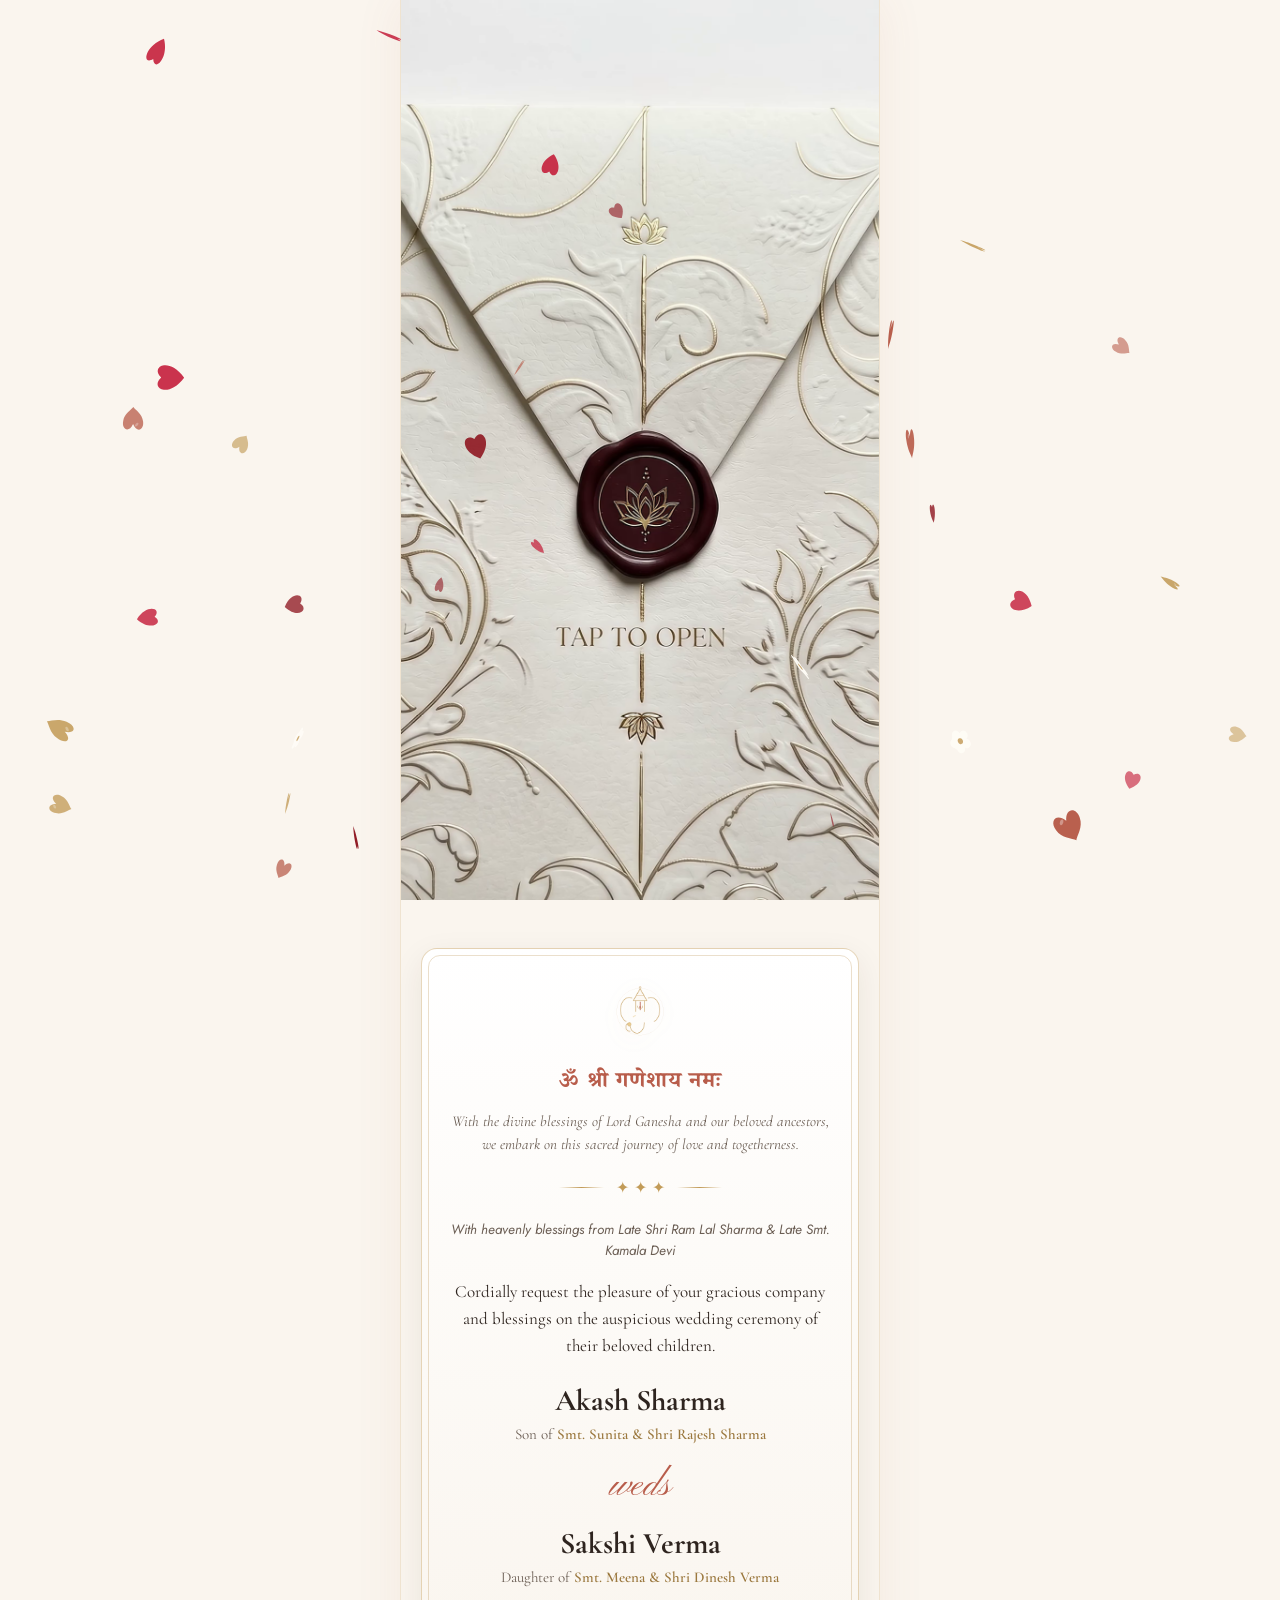
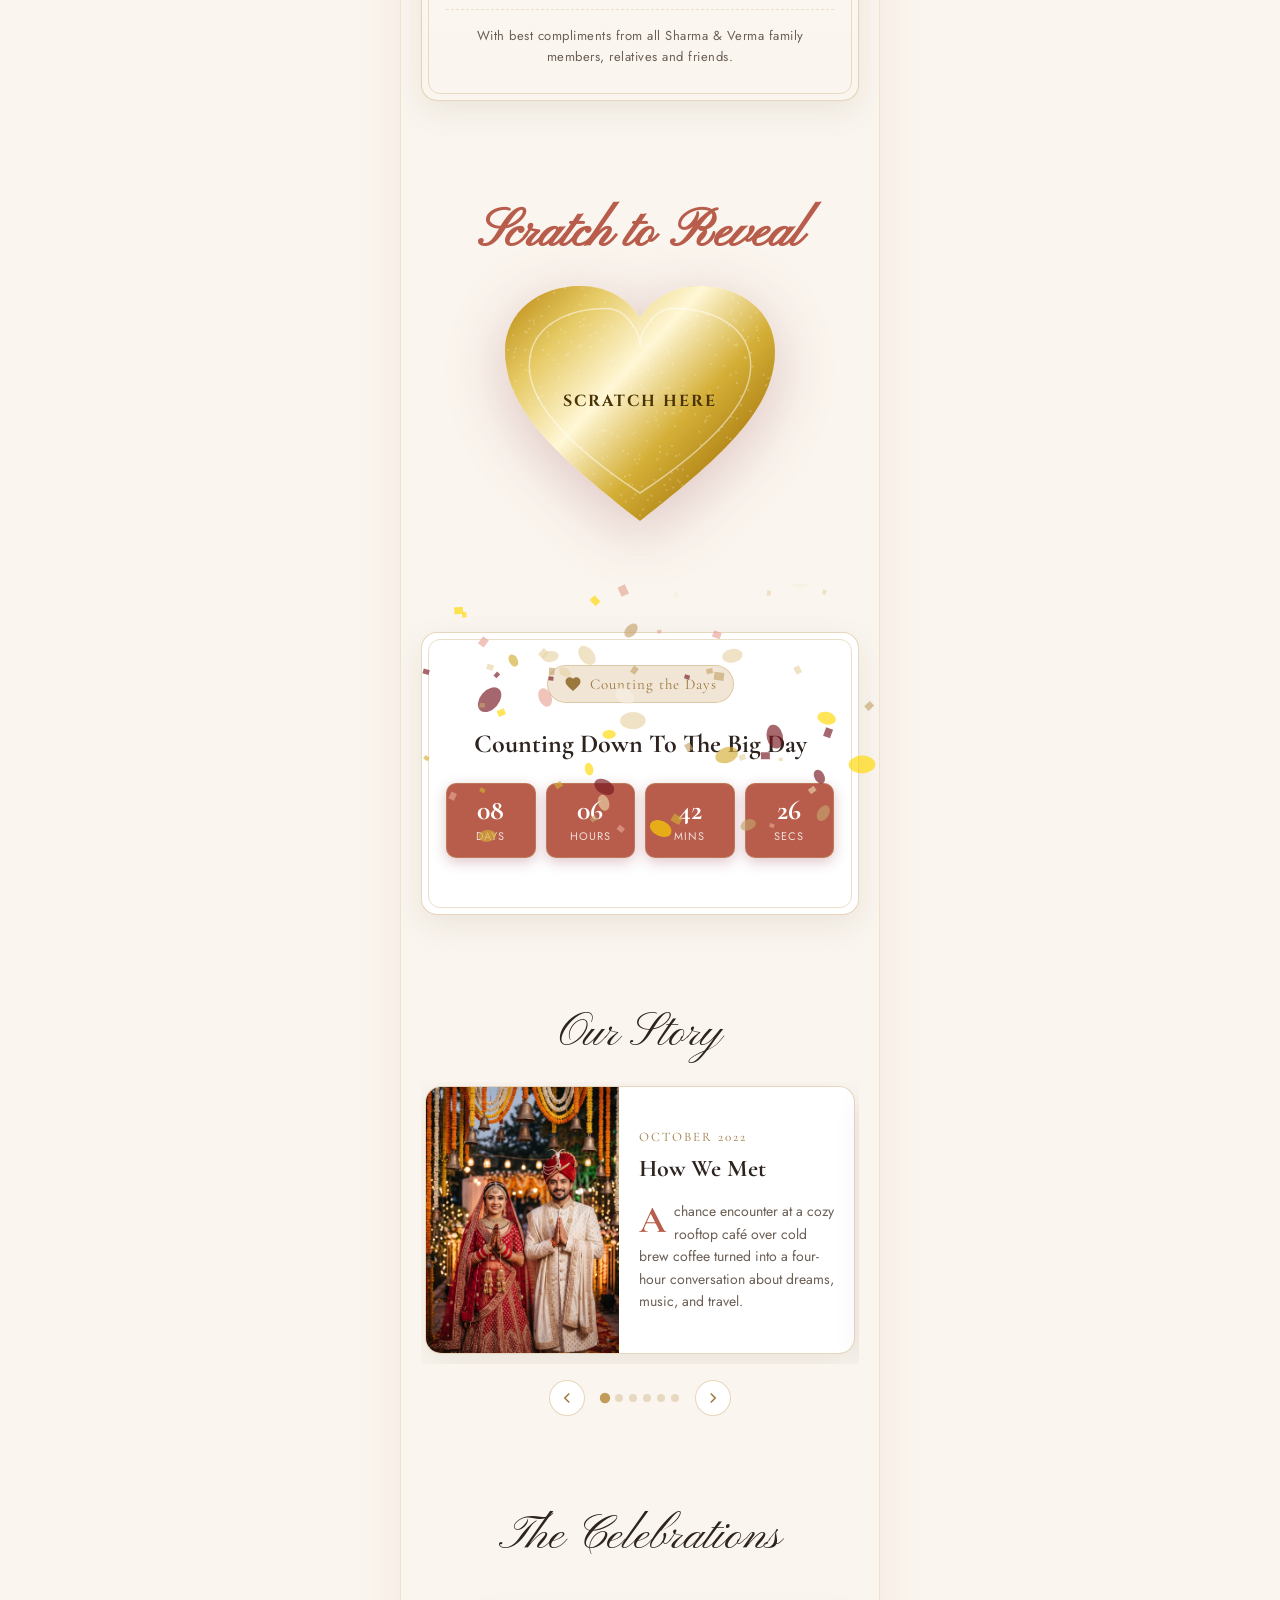
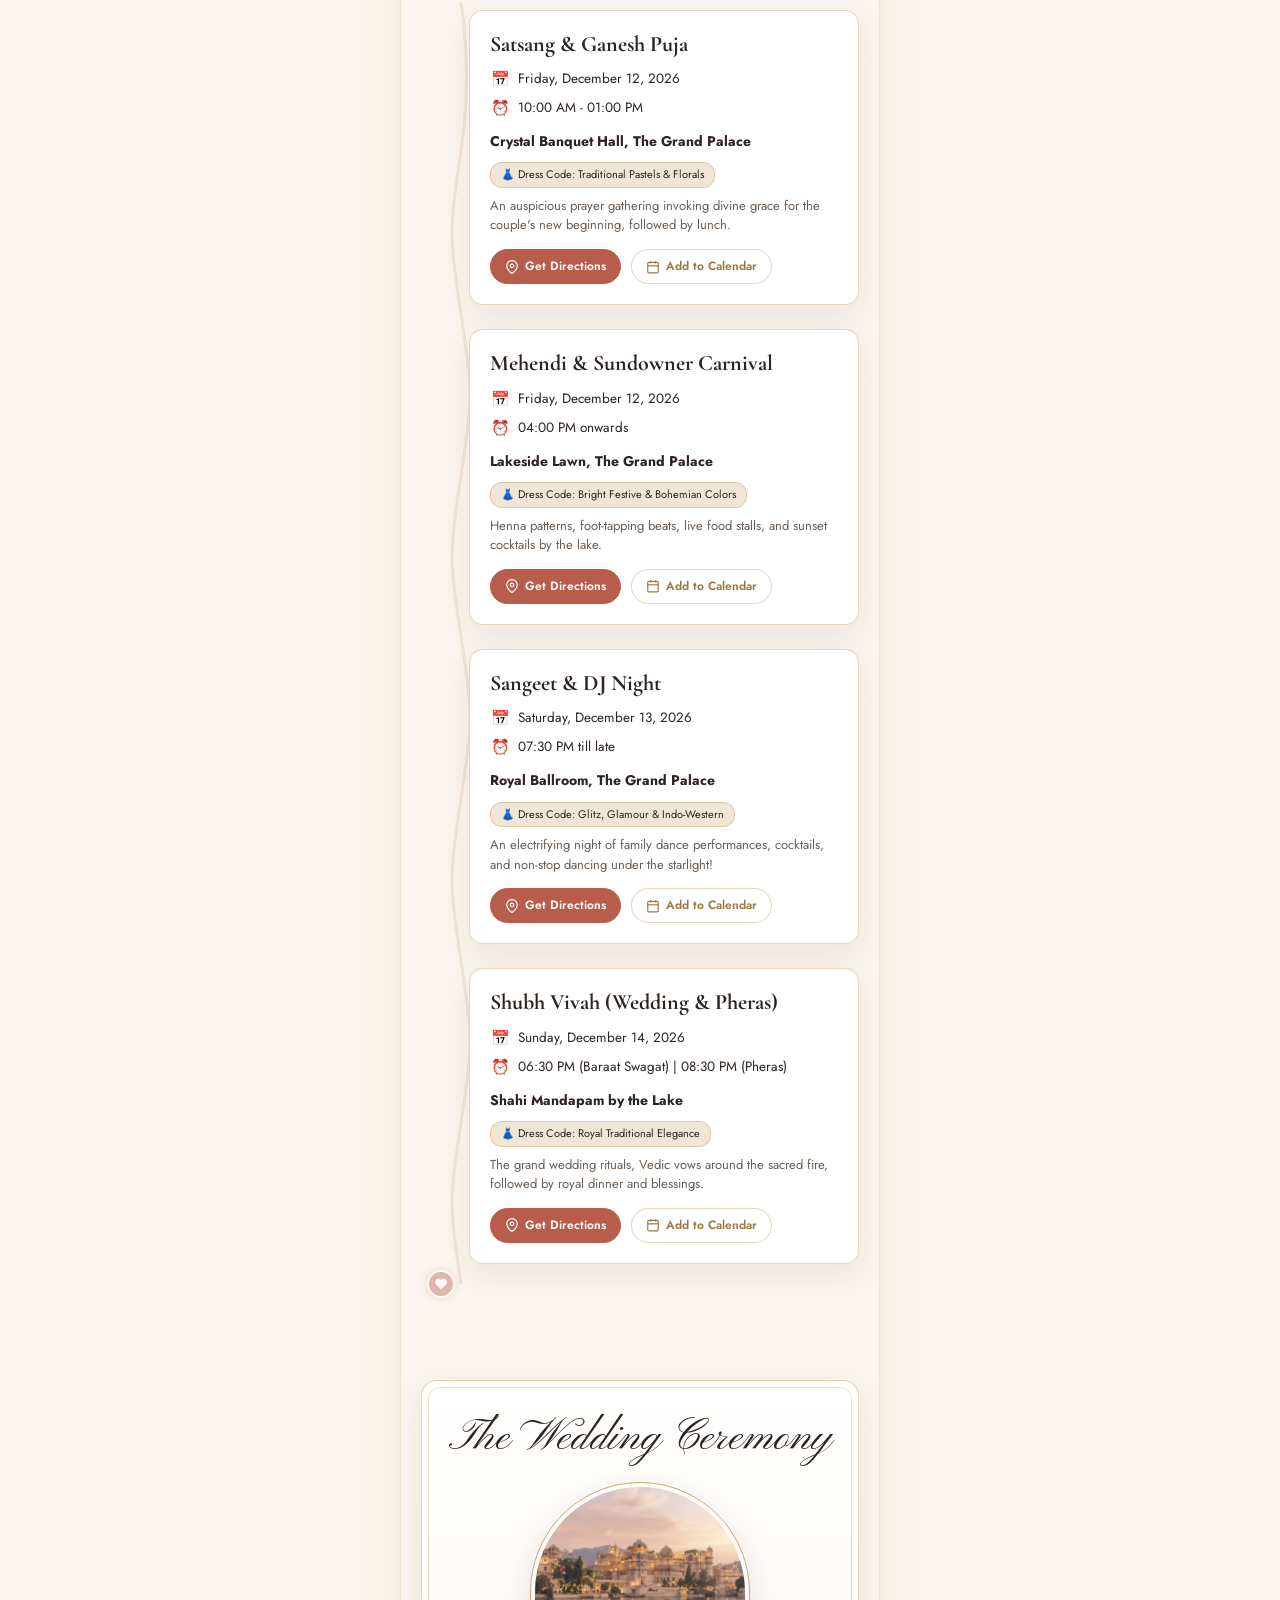
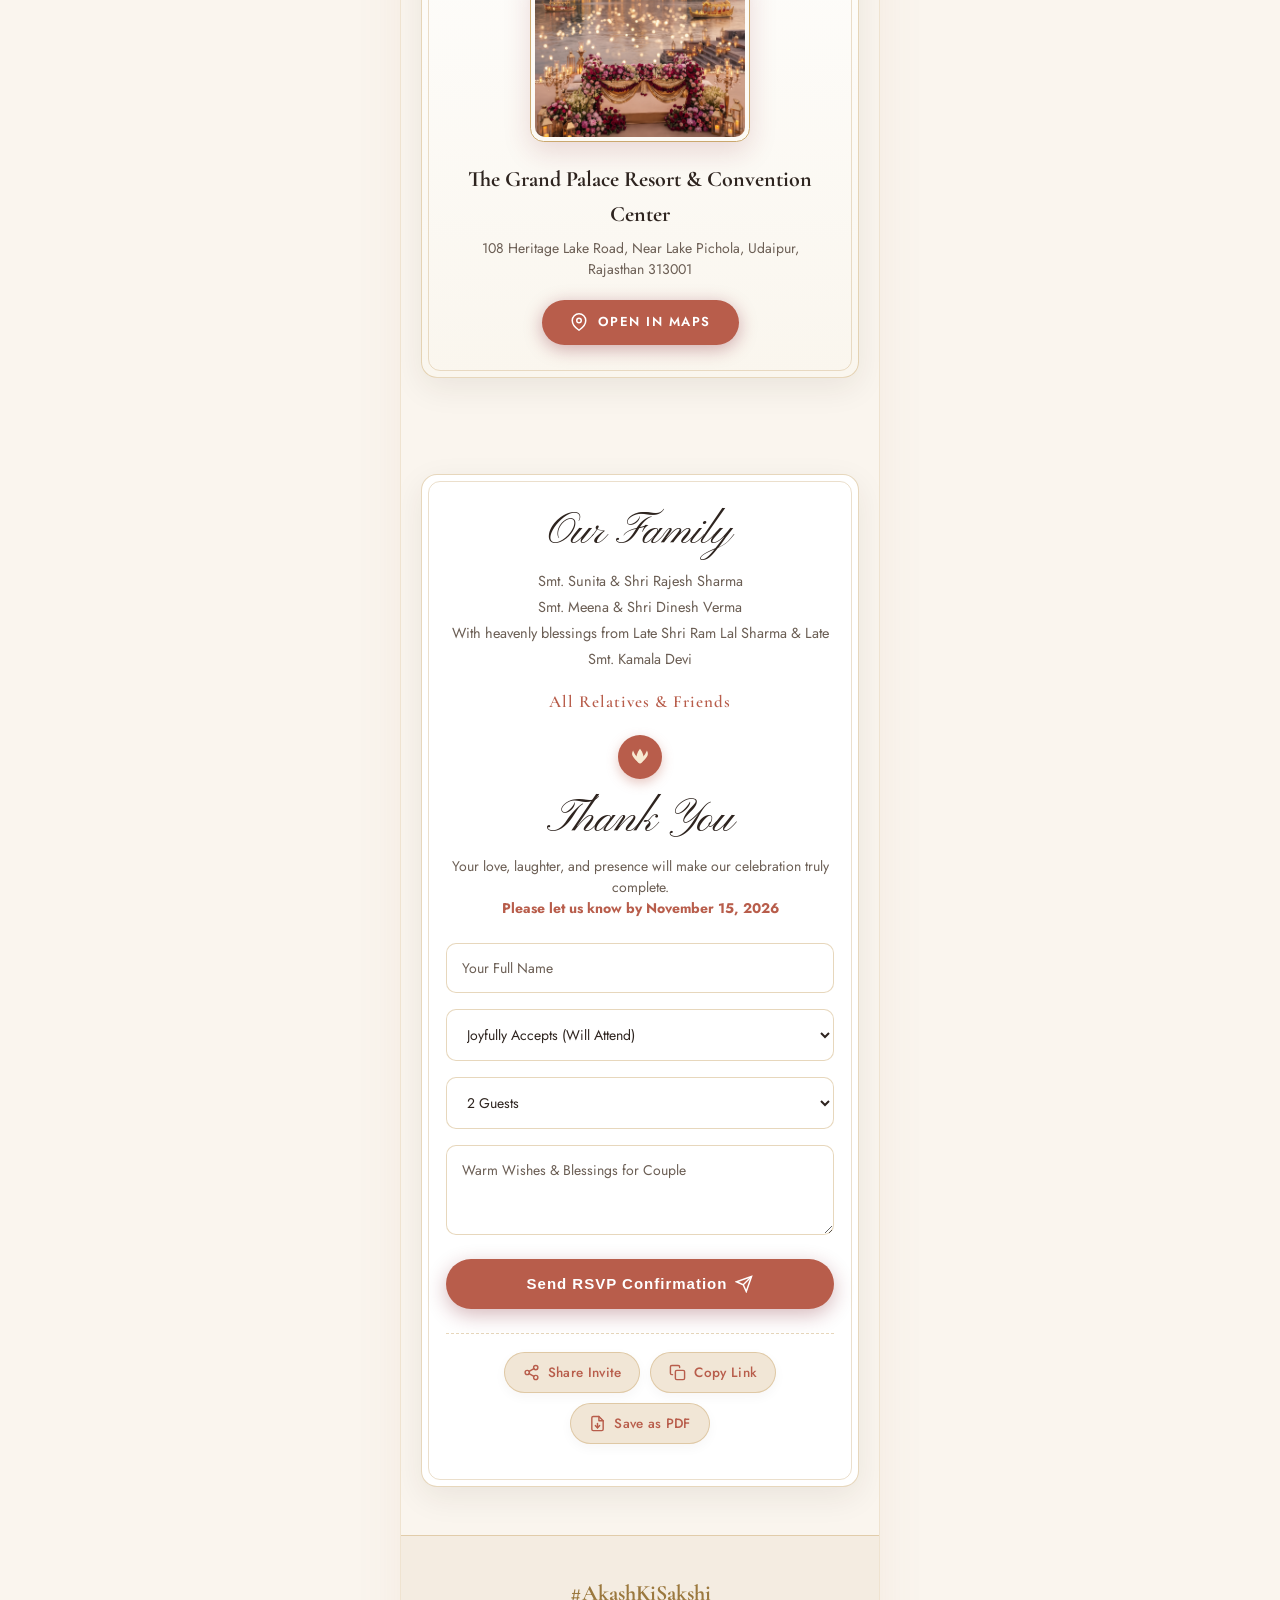
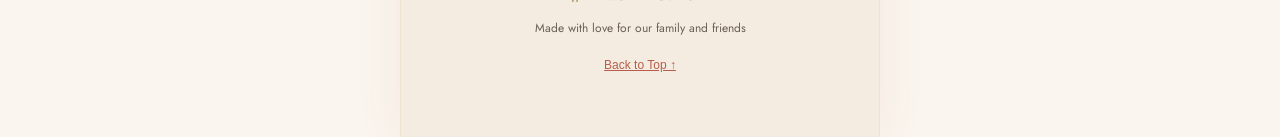
==== index_standalone.html @ cc671f3d "Initial commit: Luxury Wedding Invitation for Akash & Sakshi" ====
<!DOCTYPE html>
<html lang="en">
<head>
  <meta charset="UTF-8">
  <meta name="viewport" content="width=device-width, initial-scale=1.0, maximum-scale=1.0, user-scalable=no">
  <title>Akash & Sakshi's Wedding Invitation</title>

  <!-- Open Graph Meta Tags for WhatsApp & Social Sharing -->
  <meta property="og:title" content="Akash & Sakshi are Getting Married! 💍">
  <meta property="og:description" content="You are cordially invited to celebrate our wedding. Tap to open our interactive invitation, view ceremonies & RSVP.">
  <meta property="og:image" content="images/reference/ui_reference.png">
  <meta property="og:type" content="website">

  <!-- Core Stylesheet -->
  <style>
/* ==============================================================================
   LUXURY DIGITAL WEDDING INVITATION STYLESHEET
   Mobile-First (9:16) with Elegant Desktop Stage Framing
   ============================================================================== */

@import url('https://fonts.googleapis.com/css2?family=Cormorant+Garamond:ital,wght@0,400;0,500;0,600;0,700;1,400;1,600&family=Jost:wght@300;400;500;600&family=Noto+Serif+Devanagari:wght@400;600;700&family=Hind:wght@400;600&family=Great+Vibes&family=Pinyon+Script&family=Cinzel:wght@500;700&display=swap');

:root {
  /* Royal Rajasthani Sandstone & Terracotta Palette */
  --bg-ivory: #FAF5EE;               /* Jodhpur Sandstone Ivory base */
  --bg-card: #FFFFFF;
  --bg-card-tint: #F1E6D6;          /* Warm Champagne bands/cards */
  --terracotta: #B85D4B;            /* Terracotta Rose */
  --terracotta-dark: #8F4232;
  --gold-brass: #C29B58;            /* Antique Brass Gold */
  --gold-primary: #C29B58;
  --gold-dark: #9A773C;
  --gold-light: #F7E8D0;            /* Soft Marigold */
  --gold-shimmer: linear-gradient(135deg, #FFF9E6 0%, #C29B58 35%, #F7E8D0 60%, #9A773C 100%);
  --maroon-seal: #B85D4B;           /* Terracotta Rose */
  --maroon-seal-dark: #8F4232;
  --espresso-text: #2E241F;         /* Espresso Text */
  --text-primary: #2E241F;
  --text-muted: #6B5E54;
  --text-gold: #9A773C;
  --border-gold: rgba(194, 155, 88, 0.4);
  --border-gold-strong: rgba(194, 155, 88, 0.85);
  --shadow-card: 0 10px 32px rgba(46, 36, 31, 0.08);
  --shadow-seal: 0 8px 24px rgba(184, 93, 75, 0.45);
  --font-serif: 'Cormorant Garamond', Georgia, serif;
  --font-sans: 'Jost', -apple-system, BlinkMacSystemFont, sans-serif;
  --font-devanagari: 'Noto Serif Devanagari', 'Hind', serif;
  --font-script: 'Pinyon Script', 'Great Vibes', cursive;
  --font-roman: 'Cinzel', serif;
}

* {
  margin: 0;
  padding: 0;
  box-sizing: border-box;
  -webkit-tap-highlight-color: transparent;
}

html, body {
  width: 100%;
  min-height: 100%;
  background-color: var(--bg-ivory);
  color: var(--text-primary);
  font-family: var(--font-sans);
  overflow-x: hidden;
  font-size: 16px;
  line-height: 1.6;
}

/* Desktop Stage Background Container - Seamless Ivory Theme */
.desktop-stage {
  display: flex;
  justify-content: center;
  align-items: flex-start;
  min-height: 100vh;
  background-color: var(--bg-ivory);
  background: var(--bg-ivory);
  padding: 0;
}

@media (min-width: 600px) {
  .desktop-stage {
    padding: 0;
    background-color: var(--bg-ivory);
    background: var(--bg-ivory);
  }
}

/* Mobile Screen Wrapper (9:16 aspect ratio feeling, seamlessly blended on wide screens) */
.mobile-wrapper {
  width: 100%;
  max-width: 480px;
  min-height: 100vh;
  background-color: var(--bg-ivory);
  position: relative;
  box-shadow: 0 0 35px rgba(184, 93, 75, 0.07);
  overflow-x: hidden;
  display: flex;
  flex-direction: column;
}

@media (min-width: 600px) {
  .mobile-wrapper {
    border-radius: 0;
    border-left: 1px solid rgba(194, 155, 88, 0.2);
    border-right: 1px solid rgba(194, 155, 88, 0.2);
    box-shadow: 0 0 45px rgba(184, 93, 75, 0.08);
  }
}

/* Global Floating Audio & Navigation Bar */
.floating-top-bar {
  position: fixed;
  top: 16px;
  max-width: 448px;
  width: calc(100% - 32px);
  margin: 0 auto;
  left: 0;
  right: 0;
  z-index: 1000;
  display: flex;
  justify-content: space-between;
  align-items: center;
  pointer-events: none;
}

.floating-btn {
  pointer-events: auto;
  width: 44px;
  height: 44px;
  border-radius: 50%;
  background: rgba(255, 255, 255, 0.9);
  backdrop-filter: blur(8px);
  border: 1px solid var(--border-gold-strong);
  box-shadow: 0 4px 16px rgba(0, 0, 0, 0.12);
  display: flex;
  align-items: center;
  justify-content: center;
  cursor: pointer;
  color: var(--gold-dark);
  transition: transform 0.25s ease, background 0.25s ease;
}

.floating-btn:hover {
  transform: scale(1.08);
  background: #FFF;
}

.music-btn.playing svg {
  animation: spinSlow 6s linear infinite;
}

@keyframes spinSlow {
  from { transform: rotate(0deg); }
  to { transform: rotate(360deg); }
}

/* ==============================================================================
   VIDEO OPENING & ENDSCREEN NAMES REVEAL (9:16 VERTICAL CONTAINER)
   ============================================================================== */
.video-opening-wrapper {
  position: relative;
  width: 100%;
  height: 100vh;
  min-height: 600px;
  background-color: #120e0b;
  overflow: hidden;
  z-index: 10;
}

#openingEnvelopeVideo {
  width: 100%;
  height: 100%;
  object-fit: cover;
  display: block;
  transform: scale(1.15);
  transform-origin: 50% 0%;
}

/* Initial Tap to Open Overlay showing card start scene */
.video-tap-overlay {
  position: absolute;
  inset: 0;
  background-size: cover;
  background-position: center top;
  background-repeat: no-repeat;
  display: flex;
  flex-direction: column;
  align-items: center;
  justify-content: center;
  z-index: 20;
  cursor: pointer;
  transition: opacity 0.5s cubic-bezier(0.4, 0, 0.2, 1);
}

.video-tap-overlay.hidden {
  opacity: 0;
  pointer-events: none;
}

.tap-seal-btn {
  width: 76px;
  height: 76px;
  border-radius: 50%;
  background: radial-gradient(circle at 35% 35%, #9E2430 0%, var(--maroon-seal) 55%, var(--maroon-seal-dark) 100%);
  box-shadow: 0 10px 28px rgba(128, 24, 42, 0.55), 0 0 0 0 rgba(197, 164, 109, 0.6);
  display: flex;
  align-items: center;
  justify-content: center;
  cursor: pointer;
  animation: sealPulse 2.4s ease-in-out infinite;
  transition: transform 0.3s ease;
}

.tap-seal-btn:hover {
  transform: scale(1.1);
}

.tap-seal-inner {
  width: 58px;
  height: 58px;
  border-radius: 50%;
  border: 1px dashed rgba(247, 230, 195, 0.5);
  display: flex;
  align-items: center;
  justify-content: center;
}

.tap-seal-inner svg {
  width: 32px;
  height: 32px;
  filter: drop-shadow(0 1px 3px rgba(0,0,0,0.5));
}

.tap-prompt-text {
  margin-top: 24px;
  color: #F7E6C3;
  font-family: var(--font-serif);
  font-size: 16px;
  letter-spacing: 2px;
  text-transform: uppercase;
  animation: fadeInOut 2s ease-in-out infinite;
}

/* Names Reveal Overlay on Video Endscreen with Dedicated Background Image (Centered) */
.video-endscreen-reveal {
  position: absolute;
  inset: 0;
  display: flex;
  flex-direction: column;
  justify-content: center;
  align-items: center;
  text-align: center;
  padding: 40px 24px;
  background-size: cover;
  background-position: center top;
  background-repeat: no-repeat;
  opacity: 0;
  pointer-events: none;
  transition: opacity 1.2s cubic-bezier(0.4, 0, 0.2, 1);
  z-index: 15;
}

.video-endscreen-reveal::before {
  content: '';
  position: absolute;
  inset: 0;
  background: radial-gradient(circle at center, rgba(18, 14, 11, 0.25) 0%, rgba(18, 14, 11, 0.72) 100%);
  pointer-events: none;
  z-index: 1;
}

.video-endscreen-reveal .hero-content {
  position: relative;
  z-index: 2;
  display: flex;
  flex-direction: column;
  align-items: center;
  justify-content: center;
}

.video-endscreen-reveal.active {
  opacity: 1;
  pointer-events: auto;
}

/* Scroll Lock State */
body.scroll-locked {
  overflow: hidden !important;
  touch-action: none;
}

body.scroll-unlocked {
  overflow-y: auto !important;
  touch-action: auto;
}

@keyframes sealPulse {
  0%, 100% {
    box-shadow: 0 8px 24px rgba(80, 15, 22, 0.45), 0 0 0 0 rgba(197, 164, 109, 0.5);
  }
  50% {
    box-shadow: 0 12px 30px rgba(80, 15, 22, 0.6), 0 0 0 14px rgba(197, 164, 109, 0);
  }
}

.seal-prompt-text {
  margin-top: 36px;
  color: #F4E8D3;
  font-family: var(--font-serif);
  font-size: 18px;
  letter-spacing: 2px;
  text-transform: uppercase;
  animation: fadeInOut 2s ease-in-out infinite;
  text-align: center;
}

@keyframes fadeInOut {
  0%, 100% { opacity: 0.65; transform: translateY(0); }
  50% { opacity: 1; transform: translateY(-3px); }
}

/* Canvas for Golden Particle Wave Burst */
#particleWaveCanvas {
  position: absolute;
  inset: 0;
  pointer-events: none;
  z-index: 9998;
}

/* ==============================================================================
   ANIMATION 2: CINEMATIC VENUE REVEAL & NAMES
   ============================================================================== */
.hero-venue-section {
  position: relative;
  min-height: 90vh;
  display: flex;
  flex-direction: column;
  justify-content: flex-end;
  padding: 40px 24px;
  overflow: hidden;
  background-color: #1A130F;
}

.venue-bg-image {
  position: absolute;
  inset: 0;
  background-image: linear-gradient(180deg, rgba(20, 15, 12, 0.3) 0%, rgba(20, 15, 12, 0.75) 75%, #FAF6EE 100%),
                    url('https://images.unsplash.com/photo-1519741497674-611481863552?auto=format&fit=crop&w=1200&q=80');
  background-size: cover;
  background-position: center top;
  transform: scale(1.05);
  animation: subtleZoom 20s ease-in-out infinite alternate;
}

@keyframes subtleZoom {
  from { transform: scale(1.0); }
  to { transform: scale(1.08); }
}

#lightTrailCanvas {
  position: absolute;
  inset: 0;
  pointer-events: none;
  z-index: 2;
}

.hero-content {
  position: relative;
  z-index: 3;
  text-align: center;
  color: #FFF;
}

.script-heading {
  font-family: var(--font-script);
  font-size: 38px;
  font-weight: normal;
  color: var(--text-primary);
  line-height: 1.2;
}

.hero-tagline {
  font-family: var(--font-script);
  font-size: 24px;
  color: #FFF;
  margin-bottom: 4px;
  opacity: 0;
  transform: translateY(16px);
  animation: heroFadeUp 1.2s 0.3s forwards ease-out;
}

.hero-couple-names {
  font-family: var(--font-script);
  font-size: 56px;
  font-weight: normal;
  line-height: 1.1;
  color: #FFFFFF;
  filter: drop-shadow(0 2px 10px rgba(0, 0, 0, 0.6));
  margin-bottom: 12px;
  opacity: 0;
  transform: translateY(20px);
  animation: heroFadeUp 1.4s 0.6s forwards ease-out;
}

.hero-ampersand {
  font-family: var(--font-script);
  font-size: 38px;
  display: inline-block;
  margin: 0 4px;
  color: var(--gold-light);
}

.hero-date-badge {
  display: inline-block;
  padding: 6px 18px;
  border-radius: 30px;
  border: 1px solid rgba(232, 211, 167, 0.4);
  background: rgba(25, 20, 16, 0.65);
  backdrop-filter: blur(6px);
  color: var(--gold-light);
  font-family: var(--font-roman);
  font-size: 13px;
  letter-spacing: 2px;
  opacity: 0;
  transform: translateY(16px);
  animation: heroFadeUp 1.2s 0.9s forwards ease-out;
}

@keyframes heroFadeUp {
  to {
    opacity: 1;
    transform: translateY(0);
  }
}

.scroll-hint {
  display: flex;
  flex-direction: column;
  align-items: center;
  gap: 6px;
  margin-top: 24px;
  color: var(--gold-light);
  opacity: 0.8;
  animation: bounceHint 2s infinite ease-in-out;
}

@keyframes bounceHint {
  0%, 100% { transform: translateY(0); }
  50% { transform: translateY(6px); }
}

/* ==============================================================================
   SECTION BASE STYLES & LUXURY CARDS
   ============================================================================== */
.section-container {
  padding: 48px 20px;
  position: relative;
}

.ornate-card {
  background: var(--bg-card);
  border-radius: 16px;
  padding: 32px 24px;
  box-shadow: var(--shadow-card);
  border: 1px solid var(--border-gold);
  position: relative;
  overflow: hidden;
}

/* Double Hairline Gold Border */
.ornate-card::before {
  content: '';
  position: absolute;
  inset: 6px;
  border: 1px solid rgba(197, 164, 109, 0.35);
  border-radius: 12px;
  pointer-events: none;
}

.card-floret-top {
  display: flex;
  justify-content: center;
  margin-bottom: 16px;
  color: var(--gold-dark);
}

/* ==============================================================================
   ANIMATION 3: TRADITIONAL INVITATION CARD SCROLL & DETAILS
   ============================================================================== */
.traditional-card {
  text-align: center;
  background: linear-gradient(180deg, #FFFFFF 0%, #FAF5EE 100%);
}

.ganesha-header-wrap {
  display: flex;
  justify-content: center;
  margin-bottom: 14px;
}

.ganesha-img {
  width: 72px;
  height: 72px;
  object-fit: contain;
  filter: drop-shadow(0 4px 10px rgba(194, 155, 88, 0.3));
}

.shloka-header {
  font-family: var(--font-devanagari), var(--font-serif);
  font-size: 22px;
  font-weight: 700;
  color: var(--terracotta);
  letter-spacing: 1px;
  margin-bottom: 8px;
}

.shloka-desc {
  font-family: var(--font-serif);
  font-style: italic;
  font-size: 15px;
  color: var(--text-muted);
  line-height: 1.5;
  margin-bottom: 20px;
}

.gold-divider {
  display: flex;
  align-items: center;
  justify-content: center;
  gap: 12px;
  margin: 18px 0;
  color: var(--gold-primary);
}

.gold-divider::before,
.gold-divider::after {
  content: '';
  height: 1px;
  width: 45px;
  background: linear-gradient(90deg, transparent, var(--gold-primary), transparent);
}

.lineage-text {
  font-size: 13.5px;
  color: var(--text-muted);
  font-style: italic;
  margin-bottom: 16px;
}

.invitation-body {
  font-family: var(--font-serif);
  font-size: 17px;
  line-height: 1.6;
  color: var(--espresso-text);
  margin: 16px 0;
}

/* Groom & Bride Lineage (Son of... / Daughter of...) */
.couple-family-lineage {
  display: flex;
  flex-direction: column;
  align-items: center;
  gap: 14px;
  margin: 24px 0 20px;
}

.person-card {
  text-align: center;
  width: 100%;
}

.person-full-name {
  font-family: var(--font-serif);
  font-size: 30px;
  font-weight: 700;
  color: var(--espresso-text);
  line-height: 1.15;
}

.person-relation {
  font-family: var(--font-serif);
  font-size: 15px;
  color: var(--text-muted);
  margin-top: 4px;
}

.person-relation strong {
  color: var(--gold-dark);
  font-weight: 600;
}

.weds-script {
  font-family: var(--font-script);
  font-size: 38px;
  color: var(--terracotta);
  margin: -4px 0;
}

.compliments-footer {
  font-size: 13px;
  letter-spacing: 0.5px;
  color: var(--text-muted);
  margin-top: 20px;
  border-top: 1px dashed rgba(197, 164, 109, 0.3);
  padding-top: 16px;
}

/* ==============================================================================
   ANIMATION 4: PURE HEART-SHAPED "SCRATCH TO REVEAL" SECTION
   (No Rectangular Box - Pure Heart Silhouette & Dynamic Title Morph)
   ============================================================================== */
.heart-scratch-section {
  text-align: center;
  padding: 56px 20px 48px;
  position: relative;
}

.scratch-header-wrap {
  margin-bottom: 24px;
}

.scratch-title {
  font-family: var(--font-script);
  font-size: 52px;
  color: var(--maroon-seal);
  line-height: 1.1;
  margin-bottom: 6px;
  transition: opacity 0.4s ease, transform 0.4s ease;
}

.scratch-subtitle {
  font-size: 13px;
  color: var(--text-muted);
  letter-spacing: 1px;
  text-transform: uppercase;
  font-family: var(--font-serif);
  transition: opacity 0.4s ease;
}

/* Pure Heart Stage without rectangular outer box */
.pure-heart-stage {
  position: relative;
  width: 270px;
  height: 250px;
  margin: 0 auto;
  user-select: none;
  filter: drop-shadow(0 14px 30px rgba(128, 24, 42, 0.22));
}

/* Revealed Content (Heart Silhouette Layer) */
.revealed-heart-card {
  position: absolute;
  inset: 0;
  width: 100%;
  height: 100%;
  background: radial-gradient(circle at 50% 40%, #FFFDF8 0%, #FAF2E4 100%);
  clip-path: path("M 135 235 C 45 165 0 120 0 65 C 0 25 35 0 75 0 C 105 0 125 15 135 32 C 145 15 165 0 195 0 C 235 0 270 25 270 65 C 270 120 225 165 135 235 Z");
  -webkit-clip-path: path("M 135 235 C 45 165 0 120 0 65 C 0 25 35 0 75 0 C 105 0 125 15 135 32 C 145 15 165 0 195 0 C 235 0 270 25 270 65 C 270 120 225 165 135 235 Z");
  display: flex;
  flex-direction: column;
  align-items: center;
  justify-content: center;
  padding: 30px 20px;
  text-align: center;
  z-index: 1;
  border: 1px solid rgba(197, 164, 109, 0.5);
}

.heart-inner-decor {
  color: var(--gold-primary);
  font-size: 16px;
  margin-top: -10px;
  margin-bottom: 2px;
}

.revealed-date-day {
  font-family: var(--font-roman);
  font-size: 38px;
  font-weight: 700;
  color: var(--maroon-seal);
  line-height: 1;
  letter-spacing: -0.5px;
}

/* Animated Golden Heart Border on Scratch Reveal */
.heart-border-svg {
  position: absolute;
  inset: 0;
  width: 100%;
  height: 100%;
  pointer-events: none;
  z-index: 3;
  overflow: visible;
}

.heart-border-animated {
  stroke-dasharray: 850;
  stroke-dashoffset: 850;
  opacity: 0;
  transition: opacity 0.4s ease;
}

.pure-heart-stage.revealed .heart-border-animated {
  opacity: 1;
  animation: drawGoldenHeartBorder 1.5s cubic-bezier(0.2, 0.9, 0.4, 1) forwards,
             heartBorderGlowPulse 2.6s ease-in-out 1.5s infinite alternate;
}

@keyframes drawGoldenHeartBorder {
  0% {
    stroke-dashoffset: 850;
  }
  100% {
    stroke-dashoffset: 0;
  }
}

@keyframes heartBorderGlowPulse {
  0% {
    stroke-width: 4px;
    filter: drop-shadow(0 0 4px rgba(194, 155, 88, 0.7));
  }
  50% {
    stroke-width: 6px;
    filter: drop-shadow(0 0 12px rgba(247, 232, 208, 0.95)) drop-shadow(0 0 20px rgba(184, 93, 75, 0.5));
  }
  100% {
    stroke-width: 4px;
    filter: drop-shadow(0 0 4px rgba(194, 155, 88, 0.7));
  }
}

.revealed-date-month {
  font-family: var(--font-script);
  font-size: 34px;
  color: var(--gold-dark);
  line-height: 1.1;
  margin-top: -2px;
}

.revealed-date-year {
  font-family: var(--font-roman);
  font-size: 14px;
  letter-spacing: 3px;
  color: var(--text-muted);
}

.heart-city-note {
  font-family: var(--font-serif);
  font-size: 12px;
  color: var(--text-muted);
  font-style: italic;
  margin-top: 4px;
}

/* The Gold Foil Canvas Layer (Also Heart-Clipped) */
#scratchCanvas {
  position: absolute;
  inset: 0;
  width: 100%;
  height: 100%;
  z-index: 2;
  cursor: crosshair;
  touch-action: none;
  clip-path: path("M 135 235 C 45 165 0 120 0 65 C 0 25 35 0 75 0 C 105 0 125 15 135 32 C 145 15 165 0 195 0 C 235 0 270 25 270 65 C 270 120 225 165 135 235 Z");
  -webkit-clip-path: path("M 135 235 C 45 165 0 120 0 65 C 0 25 35 0 75 0 C 105 0 125 15 135 32 C 145 15 165 0 195 0 C 235 0 270 25 270 65 C 270 120 225 165 135 235 Z");
  transition: opacity 0.8s ease;
}

/* ==============================================================================
   ANIMATION 5: LIVE COUNTDOWN TIMER & CONFETTI BURST
   ============================================================================== */
.countdown-section {
  text-align: center;
  position: relative;
}

#confettiCanvas {
  position: absolute;
  inset: 0;
  pointer-events: none;
  z-index: 5;
}

.countdown-heart-badge {
  display: inline-flex;
  align-items: center;
  gap: 8px;
  padding: 6px 16px;
  border-radius: 20px;
  background: var(--bg-card-tint);
  border: 1px solid var(--border-gold);
  color: var(--gold-dark);
  font-family: var(--font-serif);
  font-size: 15px;
  letter-spacing: 1px;
  margin-bottom: 20px;
}

.countdown-grid {
  display: grid;
  grid-template-columns: repeat(4, 1fr);
  gap: 10px;
  margin-bottom: 24px;
}

.countdown-box {
  background: var(--maroon-seal);
  border: 1px solid rgba(197, 164, 109, 0.4);
  border-radius: 10px;
  padding: 12px 6px;
  box-shadow: 0 4px 14px rgba(128, 24, 42, 0.25);
}

.countdown-num {
  font-family: var(--font-serif);
  font-size: 28px;
  font-weight: 700;
  color: #FFFFFF;
  line-height: 1;
  margin-bottom: 4px;
}

.countdown-label {
  font-size: 11px;
  text-transform: uppercase;
  letter-spacing: 1px;
  color: rgba(255, 255, 255, 0.8);
}

.calendar-action-btn {
  display: inline-flex;
  align-items: center;
  gap: 8px;
  background: var(--gold-primary);
  color: #FFF;
  padding: 12px 24px;
  border-radius: 30px;
  text-decoration: none;
  font-size: 14px;
  font-weight: 500;
  letter-spacing: 0.5px;
  box-shadow: 0 4px 15px rgba(197, 164, 109, 0.4);
  transition: transform 0.25s, background 0.25s;
}

.calendar-action-btn:hover {
  background: var(--gold-dark);
  transform: translateY(-2px);
}

/* ==============================================================================
   ANIMATION 6: "OUR STORY" TOUCH-SWIPE CAROUSEL WITH ORNATE DROP CAP
   ============================================================================== */
.story-section-wrap {
  padding: 44px 20px;
  position: relative;
}

.story-carousel-container {
  position: relative;
  width: 100%;
  overflow: hidden;
  margin-top: 16px;
  touch-action: pan-y;
  cursor: grab;
}

.story-carousel-container:active {
  cursor: grabbing;
}

.story-track {
  display: flex;
  transition: transform 0.45s cubic-bezier(0.25, 1, 0.5, 1);
  width: 100%;
  will-change: transform;
}

.story-slide {
  min-width: 100%;
  padding: 4px;
}

.story-card-inner {
  background: #FFF;
  border-radius: 16px;
  overflow: hidden;
  border: 1px solid var(--border-gold);
  box-shadow: var(--shadow-card);
  display: flex;
  flex-direction: column;
}

@media (min-width: 440px) {
  .story-card-inner {
    flex-direction: row;
    align-items: stretch;
  }
  .story-photo-wrap {
    width: 45% !important;
    height: auto !important;
    min-height: 240px;
  }
  .story-content {
    width: 55%;
  }
}

.story-photo-wrap {
  width: 100%;
  height: 220px;
  position: relative;
  overflow: hidden;
}

.story-photo-wrap img {
  width: 100%;
  height: 100%;
  object-fit: cover;
  transition: transform 0.6s ease;
}

.story-content {
  padding: 24px 20px;
  text-align: left;
  display: flex;
  flex-direction: column;
  justify-content: center;
}

.story-year {
  font-family: var(--font-serif);
  font-size: 13px;
  letter-spacing: 2px;
  text-transform: uppercase;
  color: var(--gold-dark);
  margin-bottom: 2px;
}

.story-title {
  font-family: var(--font-serif);
  font-size: 24px;
  color: var(--text-primary);
  margin-bottom: 12px;
}

/* Ornate Drop Cap matching video */
.story-desc {
  font-size: 14px;
  color: var(--text-muted);
  line-height: 1.6;
}

.story-desc::first-letter {
  font-family: var(--font-serif);
  font-size: 38px;
  float: left;
  line-height: 0.85;
  margin: 4px 8px 0 0;
  color: var(--maroon-seal);
  font-weight: 700;
}

.carousel-nav {
  display: flex;
  justify-content: center;
  align-items: center;
  gap: 16px;
  margin-top: 16px;
}

.carousel-arrow {
  width: 36px;
  height: 36px;
  border-radius: 50%;
  background: #FFF;
  border: 1px solid var(--border-gold);
  display: flex;
  align-items: center;
  justify-content: center;
  cursor: pointer;
  color: var(--gold-dark);
  transition: background 0.2s, transform 0.2s;
}

.carousel-arrow:hover {
  background: var(--bg-card-tint);
  transform: scale(1.08);
}

.carousel-dots {
  display: flex;
  gap: 6px;
}

.dot {
  width: 8px;
  height: 8px;
  border-radius: 50%;
  background: rgba(197, 164, 109, 0.35);
  transition: background 0.3s, transform 0.3s;
}

.dot.active {
  background: var(--gold-primary);
  transform: scale(1.3);
}

/* ==============================================================================
   ANIMATION 7: INTERACTIVE TIMELINE / EVENTS PATH
   ============================================================================== */
.timeline-section {
  position: relative;
}

.timeline-wrapper {
  position: relative;
  padding: 20px 0;
}

/* Dynamic SVG Path for Winding Gold Thread */
.timeline-svg-container {
  position: absolute;
  top: 0;
  left: 20px;
  width: 40px;
  height: 100%;
  pointer-events: none;
  z-index: 1;
}

#timelineSvg {
  width: 100%;
  height: 100%;
}

.timeline-path-bg {
  stroke: rgba(197, 164, 109, 0.2);
  stroke-width: 3;
  fill: none;
}

.timeline-path-active {
  stroke: var(--gold-primary);
  stroke-width: 3.5;
  fill: none;
  stroke-linecap: round;
  filter: drop-shadow(0 0 4px rgba(197, 164, 109, 0.6));
}

/* Moving Heart Marker */
#timelineHeartMarker {
  position: absolute;
  left: 20px;
  top: 0;
  transform: translate(-50%, -50%);
  width: 28px;
  height: 28px;
  border-radius: 50%;
  background: var(--maroon-seal);
  border: 2px solid #FFF;
  box-shadow: 0 0 10px rgba(197, 164, 109, 0.8);
  display: flex;
  align-items: center;
  justify-content: center;
  color: #FFF;
  z-index: 3;
  transition: transform 0.1s ease-out;
}

.timeline-cards-list {
  position: relative;
  z-index: 2;
  display: flex;
  flex-direction: column;
  gap: 24px;
  padding-left: 48px;
}

.event-card {
  background: #FFF;
  border-radius: 14px;
  padding: 20px 20px;
  border: 1px solid var(--border-gold);
  box-shadow: var(--shadow-card);
  position: relative;
  text-align: left;
  transition: transform 0.3s ease, border-color 0.3s ease;
}

.event-card:hover {
  transform: translateX(4px);
  border-color: var(--gold-dark);
}

.event-name-bold {
  font-family: var(--font-serif);
  font-size: 22px;
  font-weight: 700;
  color: var(--espresso-text);
  margin-bottom: 10px;
  line-height: 1.2;
}

.event-info-line {
  display: flex;
  align-items: center;
  gap: 8px;
  font-size: 13.5px;
  color: var(--espresso-text);
  margin-bottom: 5px;
}

.event-icon-sym {
  font-size: 15px;
  width: 20px;
  text-align: center;
  color: var(--terracotta);
}

.event-location-bold {
  font-size: 14px;
  font-weight: 700;
  color: var(--espresso-text);
  margin: 10px 0 6px;
}

.dress-code-badge {
  display: inline-block;
  font-size: 11px;
  background: var(--bg-card-tint);
  color: var(--espresso-text);
  padding: 3px 10px;
  border-radius: 12px;
  border: 1px solid rgba(194, 155, 88, 0.4);
  margin: 4px 0 8px;
}

.event-desc {
  font-size: 13px;
  color: var(--text-muted);
  line-height: 1.5;
  margin-bottom: 14px;
}

.event-actions-row {
  display: flex;
  gap: 10px;
  flex-wrap: wrap;
}

.event-btn {
  display: inline-flex;
  align-items: center;
  gap: 6px;
  font-size: 12px;
  font-weight: 600;
  text-decoration: none;
  padding: 7px 14px;
  border-radius: 20px;
  transition: all 0.25s ease;
}

.event-btn.directions {
  background: var(--terracotta);
  color: #FFF;
  border: 1px solid var(--terracotta);
}

.event-btn.directions:hover {
  background: var(--terracotta-dark);
}

.event-btn.calendar {
  background: #FFF;
  color: var(--gold-dark);
  border: 1px solid var(--border-gold);
}

.event-btn.calendar:hover {
  background: var(--bg-card-tint);
  color: var(--espresso-text);
}

/* ==============================================================================
   ANIMATION 8: CEREMONY LOCATION CARD & MAP INTEGRATION
   ============================================================================== */
.venue-location-card {
  text-align: center;
  background: linear-gradient(180deg, #FFFFFF 0%, #FAF6EE 100%);
}

.venue-thumb-frame {
  width: 220px;
  height: 260px;
  border-radius: 130px 130px 16px 16px;
  margin: 0 auto 20px;
  padding: 4px;
  border: 1px solid var(--border-gold-strong);
  box-shadow: 0 10px 28px rgba(128, 24, 42, 0.15);
  overflow: hidden;
  position: relative;
  transition: transform 0.4s ease;
}

.venue-thumb-frame:hover {
  transform: scale(1.03);
}

.venue-thumb-frame img {
  width: 100%;
  height: 100%;
  object-fit: cover;
  border-radius: 126px 126px 12px 12px;
}

.venue-title-big {
  font-family: var(--font-serif);
  font-size: 24px;
  color: var(--text-primary);
  margin-bottom: 6px;
}

.venue-address-text {
  font-size: 14px;
  color: var(--text-muted);
  line-height: 1.5;
  max-width: 320px;
  margin: 0 auto 20px;
}

/* Pulsing "Open in Maps" CTA */
.maps-pulse-btn {
  display: inline-flex;
  align-items: center;
  gap: 10px;
  background: var(--maroon-seal);
  color: #FFF;
  padding: 12px 28px;
  border-radius: 30px;
  text-decoration: none;
  font-size: 13px;
  font-weight: 600;
  letter-spacing: 1.5px;
  text-transform: uppercase;
  box-shadow: 0 4px 18px rgba(128, 24, 42, 0.35);
  animation: buttonPulse 2.2s infinite;
  transition: transform 0.25s ease, background 0.25s ease;
}

.maps-pulse-btn:hover {
  transform: scale(1.05);
  background: var(--maroon-seal-dark);
}

@keyframes buttonPulse {
  0%, 100% {
    box-shadow: 0 4px 18px rgba(128, 24, 42, 0.35), 0 0 0 0 rgba(128, 24, 42, 0.4);
  }
  50% {
    box-shadow: 0 6px 24px rgba(128, 24, 42, 0.5), 0 0 0 10px rgba(128, 24, 42, 0);
  }
}

/* ==============================================================================
   ANIMATION 9: RSVP & THANK YOU FORM
   ============================================================================== */
.rsvp-section {
  text-align: center;
}

.rsvp-form {
  margin-top: 24px;
  display: flex;
  flex-direction: column;
  gap: 16px;
  text-align: left;
}

.form-group {
  position: relative;
}

.form-group input,
.form-group textarea,
.form-group select {
  width: 100%;
  padding: 14px 16px;
  border-radius: 10px;
  border: 1px solid var(--border-gold);
  background: #FFF;
  font-family: var(--font-sans);
  font-size: 14px;
  color: var(--text-primary);
  outline: none;
  transition: border-color 0.25s, box-shadow 0.25s;
}

.form-group input:focus,
.form-group textarea:focus,
.form-group select:focus {
  border-color: var(--gold-dark);
  box-shadow: 0 0 0 3px rgba(197, 164, 109, 0.15);
}

.form-group label {
  position: absolute;
  top: 14px;
  left: 16px;
  color: var(--text-muted);
  font-size: 14px;
  pointer-events: none;
  transition: 0.25s ease all;
}

.form-group input:focus ~ label,
.form-group input:not(:placeholder-shown) ~ label,
.form-group textarea:focus ~ label,
.form-group textarea:not(:placeholder-shown) ~ label {
  top: -9px;
  left: 12px;
  font-size: 11px;
  font-weight: 600;
  background: #FFF;
  padding: 0 6px;
  color: var(--gold-dark);
}

.rsvp-submit-btn {
  background: var(--maroon-seal);
  color: #FFF;
  border: none;
  padding: 16px;
  border-radius: 30px;
  font-size: 15px;
  font-weight: 600;
  letter-spacing: 1px;
  cursor: pointer;
  box-shadow: 0 6px 20px rgba(120, 24, 34, 0.3);
  transition: transform 0.2s, background 0.2s;
  display: flex;
  align-items: center;
  justify-content: center;
  gap: 8px;
}

.rsvp-submit-btn:hover {
  background: var(--maroon-seal-dark);
  transform: translateY(-2px);
}

/* Success Checkmark Animation */
.rsvp-success-box {
  display: none;
  text-align: center;
  padding: 30px 16px;
}

.rsvp-success-box.active {
  display: block;
  animation: fadeIn 0.5s ease;
}

.checkmark-circle {
  width: 64px;
  height: 64px;
  border-radius: 50%;
  background: var(--bg-card-tint);
  border: 2px solid var(--terracotta);
  display: flex;
  align-items: center;
  justify-content: center;
  margin: 0 auto 16px;
  color: var(--terracotta);
  animation: scaleBounce 0.6s cubic-bezier(0.34, 1.56, 0.64, 1);
}

@keyframes scaleBounce {
  0% { transform: scale(0); opacity: 0; }
  100% { transform: scale(1); opacity: 1; }
}

.whatsapp-direct-btn {
  display: inline-flex;
  align-items: center;
  gap: 8px;
  background: var(--terracotta);
  color: #FFF;
  text-decoration: none;
  padding: 13px 26px;
  border-radius: 26px;
  font-size: 14px;
  font-weight: 600;
  margin-top: 16px;
  border: 1px solid rgba(194, 155, 88, 0.4);
  box-shadow: 0 4px 16px rgba(184, 93, 75, 0.3);
  transition: background 0.25s, transform 0.25s;
}

.whatsapp-direct-btn:hover {
  background: var(--terracotta-dark);
  transform: translateY(-2px);
}

/* Quick Action Buttons in RSVP Section: Share Invite, Copy Link, Save as PDF */
.rsvp-actions-bar {
  display: flex;
  flex-wrap: wrap;
  justify-content: center;
  align-items: center;
  gap: 10px;
  margin: 24px 0 10px;
  padding-top: 18px;
  border-top: 1px dashed rgba(194, 155, 88, 0.4);
}

.action-pill-btn {
  display: inline-flex;
  align-items: center;
  gap: 8px;
  background: var(--bg-card-tint);
  border: 1px solid var(--border-gold);
  color: var(--terracotta);
  font-family: var(--font-sans);
  font-size: 13.5px;
  font-weight: 500;
  letter-spacing: 0.3px;
  border-radius: 24px;
  padding: 10px 18px;
  cursor: pointer;
  box-shadow: 0 4px 12px rgba(46, 36, 31, 0.04);
  transition: all 0.25s ease;
}

.action-pill-btn svg {
  color: var(--terracotta);
  transition: transform 0.25s ease, color 0.25s ease;
}

.action-pill-btn:hover {
  background: var(--terracotta);
  color: #FFF;
  border-color: var(--terracotta);
  transform: translateY(-2px);
  box-shadow: 0 6px 18px rgba(184, 93, 75, 0.3);
}

.action-pill-btn:hover svg {
  color: #FFF;
  transform: scale(1.1);
}

.action-pill-btn.copied {
  background: #558B2F;
  color: #FFF;
  border-color: #558B2F;
}

.action-pill-btn.copied svg {
  color: #FFF;
}

/* Print Stylesheet for Save as PDF */
@media print {
  @page {
    size: A4 portrait;
    margin: 8mm;
  }

  html, body {
    background: #FAF5EE !important;
    background-color: #FAF5EE !important;
    color: #2E241F !important;
    -webkit-print-color-adjust: exact !important;
    print-color-adjust: exact !important;
  }

  .desktop-stage {
    display: block !important;
    padding: 0 !important;
    background: #FAF5EE !important;
  }

  .mobile-wrapper {
    box-shadow: none !important;
    border: none !important;
    width: 100% !important;
    max-width: 100% !important;
    margin: 0 !important;
    background: #FAF5EE !important;
  }

  /* Page 1: Video Endscreen Cover Page containing Couple Names */
  .video-opening-wrapper {
    display: flex !important;
    position: relative !important;
    width: 100% !important;
    height: 100vh !important;
    min-height: 900px !important;
    page-break-after: always !important;
    break-after: page !important;
    overflow: hidden !important;
    background-color: #FAF5EE !important;
  }

  .video-tap-overlay,
  video,
  #lightTrailCanvas,
  .scroll-hint,
  .floating-top-bar,
  #flowerParallaxCanvas,
  #confettiCanvas,
  .rsvp-actions-bar,
  .rsvp-form,
  .rsvp-submit-btn,
  #backToTopBtn,
  .carousel-nav,
  .event-actions-row,
  .maps-pulse-btn {
    display: none !important;
  }

  .video-endscreen-reveal {
    display: flex !important;
    position: absolute !important;
    inset: 0 !important;
    opacity: 1 !important;
    visibility: visible !important;
    z-index: 10 !important;
    background-size: cover !important;
    background-position: center top !important;
    background-repeat: no-repeat !important;
    -webkit-print-color-adjust: exact !important;
    print-color-adjust: exact !important;
    justify-content: center !important;
    align-items: center !important;
  }

  .video-endscreen-reveal .hero-content {
    opacity: 1 !important;
    visibility: visible !important;
  }

  .video-endscreen-reveal .hero-couple-names {
    color: #C29B58 !important;
    text-shadow: 0 2px 8px rgba(0, 0, 0, 0.6) !important;
  }

  .video-endscreen-reveal .hero-tagline {
    color: #F1E6D6 !important;
  }

  /* All other pages as they are */
  .section-container {
    page-break-inside: avoid !important;
    break-inside: avoid !important;
    page-break-after: auto !important;
    padding: 16px 0 !important;
    margin-bottom: 20px !important;
  }

  .ornate-card {
    box-shadow: none !important;
    border: 1px solid #C29B58 !important;
    background: #FFFFFF !important;
    -webkit-print-color-adjust: exact !important;
    print-color-adjust: exact !important;
  }

  /* Ensure Save the Date 14th is visible on printed PDF without scratch foil */
  #scratchCanvas {
    display: none !important;
  }

  .scratch-underlay-content {
    opacity: 1 !important;
    visibility: visible !important;
  }

  .scratch-title-dynamic {
    color: var(--gold-dark) !important;
  }
}

/* Global Footer */
.wedding-footer {
  text-align: center;
  padding: 40px 20px 60px;
  background: #F4ECE1;
  border-top: 1px solid var(--border-gold);
}

.footer-hashtag {
  font-family: var(--font-serif);
  font-size: 22px;
  color: var(--gold-dark);
  font-weight: 700;
  margin-bottom: 8px;
}

.footer-credits {
  font-size: 12px;
  color: var(--text-muted);
}

</style>
  <style>
    /* Dynamic Theme Color Overrides if specified */
    
      :root {
        --bg-ivory: #FAF5EE;
        --gold-primary: #C29B58;
        --gold-dark: #9B783E;
        --gold-light: #F1E6D6;
        --maroon-seal: #B85D4B;
        --maroon-seal-dark: #8F4232;
        --text-primary: #2E241F;
      }
    
  </style>
</head>
<body class="scroll-locked">

  <!-- Background Audio Element -->
  <audio id="bgAudio" loop preload="auto">
    <source src="song/song.mp3" type="audio/mp3">
  </audio>

  <!-- Desktop Presentation Stage -->
  <div class="desktop-stage">
    <main class="mobile-wrapper">

      <!-- ============================================================================
           ANIMATION 1 & 2: CARD START SCENE -> VIDEO OPENING -> CENTERED NAMES REVEAL
           (Click directly on image to open, no top floating buttons, no seal icon/text)
           ============================================================================ -->
      <section class="video-opening-wrapper" id="videoOpeningWrapper">
        <video id="openingEnvelopeVideo" playsinline preload="auto" muted poster="images/hero/start_scene.png">
          <source src="video/envelope_opening.mp4" type="video/mp4">
        </video>

        <!-- Clickable Start Scene Card Overlay (User clicks directly on image) -->
        <div class="video-tap-overlay" id="videoTapOverlay" style="background-image: url('images/hero/start_scene.png');" title="Click anywhere to open invitation"></div>

        <!-- Names Reveal Centered on Video Endscreen with End Scene Backdrop -->
        <div class="video-endscreen-reveal" id="videoEndscreenReveal" style="background-image: url('images/hero/end_scene.png');">
          <canvas id="lightTrailCanvas"></canvas>
          <div class="hero-content">
            <p class="hero-tagline">We're getting married</p>
            <h1 class="hero-couple-names">
              Akash
              <span class="hero-ampersand">&</span>
              Sakshi
            </h1>

            <div class="scroll-hint">
              <span style="font-size: 11px; letter-spacing: 2px; text-transform: uppercase;">Scroll to Enter</span>
              <svg width="18" height="18" viewBox="0 0 24 24" fill="none" stroke="currentColor" stroke-width="2">
                <polyline points="6 9 12 15 18 9"></polyline>
              </svg>
            </div>
          </div>
        </div>
      </section>

      <!-- ============================================================================
           ANIMATION 3: TRADITIONAL INVITATION CARD SCROLL & BLESSINGS
           (Ganeshji Artwork + Lineage format: Son of... / Daughter of...)
           ============================================================================ -->
      <section class="section-container" id="traditionalCardSection">
        <div class="ornate-card traditional-card">
          <div class="ganesha-header-wrap">
            <img src="images/decor/ganesha.png" alt="Shree Ganeshji" class="ganesha-img">
          </div>
          <h2 class="shloka-header">ॐ श्री गणेशाय नमः</h2>
          <p class="shloka-desc">With the divine blessings of Lord Ganesha and our beloved ancestors, we embark on this sacred journey of love and togetherness.</p>

          <div class="gold-divider">✦ ✦ ✦</div>

          <p class="lineage-text">With heavenly blessings from Late Shri Ram Lal Sharma & Late Smt. Kamala Devi</p>

          <p class="invitation-body">
            Cordially request the pleasure of your gracious company and blessings on the auspicious wedding ceremony of their beloved children.
          </p>

          <!-- Individual Lineage: Son of / Daughter of format -->
          <div class="couple-family-lineage">
            <div class="person-card">
              <div class="person-full-name">Akash Sharma</div>
              <p class="person-relation">Son of <strong>Smt. Sunita & Shri Rajesh Sharma</strong></p>
            </div>

            <div class="weds-script">weds</div>

            <div class="person-card">
              <div class="person-full-name">Sakshi Verma</div>
              <p class="person-relation">Daughter of <strong>Smt. Meena & Shri Dinesh Verma</strong></p>
            </div>
          </div>

          <p class="compliments-footer">With best compliments from all Sharma & Verma family members, relatives and friends.</p>
        </div>
      </section>

      <!-- ============================================================================
           ANIMATION 4: PURE HEART-SHAPED "SCRATCH TO REVEAL" SECTION
           (Heart Silhouette Only, No Outer Box, Morphs to "Save the Date")
           ============================================================================ -->
      <section class="section-container heart-scratch-section" id="scratchCardSection">
        <div class="scratch-header-wrap">
          <h2 class="scratch-title" id="scratchHeading">Scratch to Reveal</h2>
        </div>

        <div class="pure-heart-stage">
          <!-- Revealed Date Card Layer (Heart Shaped) -->
          <div class="revealed-heart-card" id="revealedHeartCard">
            <div class="heart-inner-decor">✦</div>
            <div class="revealed-date-day">14th</div>
            <div class="revealed-date-month">December</div>
            <div class="revealed-date-year">2026</div>
            <div class="heart-city-note">Udaipur, Rajasthan</div>
          </div>

          <!-- Animated Golden Heart Border Layer -->
          <svg class="heart-border-svg" id="heartBorderSvg" viewBox="0 0 270 250" aria-hidden="true">
            <defs>
              <linearGradient id="goldHeartStroke" x1="0%" y1="0%" x2="100%" y2="100%">
                <stop offset="0%" stop-color="#C29B58"/>
                <stop offset="25%" stop-color="#FFF4D0"/>
                <stop offset="50%" stop-color="#E8C374"/>
                <stop offset="75%" stop-color="#FFF9E6"/>
                <stop offset="100%" stop-color="#9A773C"/>
              </linearGradient>
            </defs>
            <path class="heart-border-animated" id="heartBorderPath" d="M 135 235 C 45 165 0 120 0 65 C 0 25 35 0 75 0 C 105 0 125 15 135 32 C 145 15 165 0 195 0 C 235 0 270 25 270 65 C 270 120 225 165 135 235 Z" fill="none" stroke="url(#goldHeartStroke)" stroke-width="4" stroke-linecap="round" stroke-linejoin="round" />
          </svg>

          <!-- Top Gold Scratch Canvas Layer (Heart-Clipped) -->
          <canvas id="scratchCanvas"></canvas>
        </div>
      </section>

      <!-- ============================================================================
           ANIMATION 5: LIVE COUNTDOWN TIMER & CONFETTI BURST
           ============================================================================ -->
      <section class="section-container countdown-section" id="countdownSection" data-target="2026-12-14T19:00:00+05:30">
        <canvas id="confettiCanvas"></canvas>

        <div class="ornate-card" style="position: relative; z-index: 2;">
          <div class="countdown-heart-badge">
            <svg width="18" height="18" viewBox="0 0 24 24" fill="currentColor">
              <path d="M12 21.35l-1.45-1.32C5.4 15.36 2 12.28 2 8.5 2 5.42 4.42 3 7.5 3c1.74 0 3.41.81 4.5 2.09C13.09 3.81 14.76 3 16.5 3 19.58 3 22 5.42 22 8.5c0 3.78-3.4 6.86-8.55 11.54L12 21.35z"/>
            </svg>
            Counting the Days
          </div>

          <h2 style="font-family: var(--font-serif); font-size: 26px; margin-bottom: 18px; color: var(--espresso-text);">
            Counting Down To The Big Day
          </h2>

          <div class="countdown-grid">
            <div class="countdown-box">
              <div class="countdown-num" id="days">00</div>
              <div class="countdown-label">Days</div>
            </div>
            <div class="countdown-box">
              <div class="countdown-num" id="hours">00</div>
              <div class="countdown-label">Hours</div>
            </div>
            <div class="countdown-box">
              <div class="countdown-num" id="minutes">00</div>
              <div class="countdown-label">Mins</div>
            </div>
            <div class="countdown-box">
              <div class="countdown-num" id="seconds">00</div>
              <div class="countdown-label">Secs</div>
            </div>
          </div>
        </div>
      </section>

      <!-- ============================================================================
           ANIMATION 6: "OUR STORY" TOUCH-SWIPE CAROUSEL WITH ORNATE DROP CAP
           ============================================================================ -->
      <section class="section-container story-section-wrap" id="storySection">
        <div style="text-align: center; margin-bottom: 20px;">
          <h2 class="script-heading" style="font-size: 46px;">
            Our Story
          </h2>
        </div>

        <div class="story-carousel-container">
          <div class="story-track" id="storyTrack">
            
              <div class="story-slide">
                <div class="story-card-inner">
                  <div class="story-photo-wrap">
                    <img src="images/gallery/story_1.jpg" alt="How We Met">
                  </div>
                  <div class="story-content">
                    <div class="story-year">October 2022</div>
                    <h3 class="story-title">How We Met</h3>
                    <p class="story-desc">A chance encounter at a cozy rooftop café over cold brew coffee turned into a four-hour conversation about dreams, music, and travel.</p>
                  </div>
                </div>
              </div>
            

              <div class="story-slide">
                <div class="story-card-inner">
                  <div class="story-photo-wrap">
                    <img src="images/gallery/story_2.jpg" alt="The First Trip">
                  </div>
                  <div class="story-content">
                    <div class="story-year">November 2023</div>
                    <h3 class="story-title">The First Trip</h3>
                    <p class="story-desc">Exploring the misty hills of Munnar, getting caught in sudden monsoon rains, and realizing we never wanted to wander through life without each other.</p>
                  </div>
                </div>
              </div>
            

              <div class="story-slide">
                <div class="story-card-inner">
                  <div class="story-photo-wrap">
                    <img src="images/gallery/story_3.jpg" alt="The Proposal">
                  </div>
                  <div class="story-content">
                    <div class="story-year">February 2025</div>
                    <h3 class="story-title">The Proposal</h3>
                    <p class="story-desc">Under a golden sunset on a quiet beach in Goa, with waves softly crashing against the shore, Akash got down on one knee. Sakshi said yes before he could even finish asking!</p>
                  </div>
                </div>
              </div>
            

              <div class="story-slide">
                <div class="story-card-inner">
                  <div class="story-photo-wrap">
                    <img src="images/gallery/story_4.jpg" alt="Growing Together">
                  </div>
                  <div class="story-content">
                    <div class="story-year">June 2025</div>
                    <h3 class="story-title">Growing Together</h3>
                    <p class="story-desc">Through every laugh, shared dream, and adventure, our bond grew deeper and stronger each passing day.</p>
                  </div>
                </div>
              </div>
            

              <div class="story-slide">
                <div class="story-card-inner">
                  <div class="story-photo-wrap">
                    <img src="images/gallery/story_5.jpg" alt="The Families Meet">
                  </div>
                  <div class="story-content">
                    <div class="story-year">September 2025</div>
                    <h3 class="story-title">The Families Meet</h3>
                    <p class="story-desc">Bringing our two families together filled the room with joy, sweet blessings, and heartwarming celebration.</p>
                  </div>
                </div>
              </div>
            

              <div class="story-slide">
                <div class="story-card-inner">
                  <div class="story-photo-wrap">
                    <img src="images/gallery/story_6.jpg" alt="Counting Down to Forever">
                  </div>
                  <div class="story-content">
                    <div class="story-year">December 2026</div>
                    <h3 class="story-title">Counting Down to Forever</h3>
                    <p class="story-desc">Ready to begin this sacred next chapter surrounded by the love, laughter, and blessings of our dearest family and friends.</p>
                  </div>
                </div>
              </div>
            
          </div>
        </div>

        <div class="carousel-nav">
          <button class="carousel-arrow" id="storyPrev" title="Previous story">
            <svg width="18" height="18" viewBox="0 0 24 24" fill="none" stroke="currentColor" stroke-width="2">
              <polyline points="15 18 9 12 15 6"></polyline>
            </svg>
          </button>
          <div class="carousel-dots">
            <span class="dot active" data-index="0"></span>
<span class="dot" data-index="1"></span>
<span class="dot" data-index="2"></span>
<span class="dot" data-index="3"></span>
<span class="dot" data-index="4"></span>
<span class="dot" data-index="5"></span>
          </div>
          <button class="carousel-arrow" id="storyNext" title="Next story">
            <svg width="18" height="18" viewBox="0 0 24 24" fill="none" stroke="currentColor" stroke-width="2">
              <polyline points="9 18 15 12 9 6"></polyline>
            </svg>
          </button>
        </div>
      </section>

      <!-- ============================================================================
           ANIMATION 7: "THE CELEBRATIONS" WINDING TIMELINE
           (Format: Bold Name, 📅 Date, ⏰ Time, Location in Bold, Desc, 2 Buttons)
           ============================================================================ -->
      <section class="section-container timeline-section" id="timelineSection">
        <div style="text-align: center; margin-bottom: 24px;">
          <h2 class="script-heading" style="font-size: 48px;">
            The Celebrations
          </h2>
        </div>

        <div class="timeline-wrapper">
          <!-- Continuous Winding SVG Thread Path -->
          <div class="timeline-svg-container">
            <svg id="timelineSvg">
              <path id="timelinePathBg" class="timeline-path-bg" />
              <path id="timelinePathActive" class="timeline-path-active" />
            </svg>
          </div>

          <!-- Dynamic Moving Heart Marker -->
          <div id="timelineHeartMarker">
            <svg width="14" height="14" viewBox="0 0 24 24" fill="currentColor">
              <path d="M12 21.35l-1.45-1.32C5.4 15.36 2 12.28 2 8.5 2 5.42 4.42 3 7.5 3c1.74 0 3.41.81 4.5 2.09C13.09 3.81 14.76 3 16.5 3 19.58 3 22 5.42 22 8.5c0 3.78-3.4 6.86-8.55 11.54L12 21.35z"/>
            </svg>
          </div>

          <!-- Events List with Get Directions & Add to Calendar Buttons -->
          <div class="timeline-cards-list">
            
          <div class="event-card">
            <h3 class="event-name-bold">Satsang & Ganesh Puja</h3>
            <div class="event-info-line">
              <span class="event-icon-sym">📅</span>
              <span>Friday, December 12, 2026</span>
            </div>
            <div class="event-info-line">
              <span class="event-icon-sym">⏰</span>
              <span>10:00 AM - 01:00 PM</span>
            </div>
            <div class="event-location-bold">
              <strong>Crystal Banquet Hall, The Grand Palace</strong>
            </div>
            <div class="dress-code-badge">👗 Dress Code: Traditional Pastels & Florals</div>
            <p class="event-desc">An auspicious prayer gathering invoking divine grace for the couple's new beginning, followed by lunch.</p>
            <div class="event-actions-row">
              <a href="https://www.google.com/maps/search/?api=1&query=Crystal+Banquet+Hall+The+Grand+Palace+Udaipur+Rajasthan" target="_blank" rel="noopener" class="event-btn directions" title="Get Directions to Satsang & Ganesh Puja">
                <svg width="14" height="14" viewBox="0 0 24 24" fill="none" stroke="currentColor" stroke-width="2"><path d="M21 10c0 7-9 13-9 13s-9-6-9-13a9 9 0 0 1 18 0z"></path><circle cx="12" cy="10" r="3"></circle></svg>
                Get Directions
              </a>
              <a href="https://calendar.google.com/calendar/render?action=TEMPLATE&text=Wedding%20-%20Akash%20%26%20Sakshi%20-%20Satsang%20%26%20Ganesh%20Puja&dates=20261212T043000Z/20261212T073000Z&ctz=Asia/Kolkata&location=Crystal%20Banquet%20Hall%2C%20The%20Grand%20Palace%2C%20Udaipur%2C%20Rajasthan&details=An%20auspicious%20prayer%20gathering%20invoking%20divine%20grace%20for%20the%20couple%27s%20new%20beginning%2C%20followed%20by%20lunch." target="_blank" rel="noopener" class="event-btn calendar"
                 data-title="Wedding - Akash &amp; Sakshi - Satsang &amp; Ganesh Puja"
                 data-start="20261212T100000"
                 data-end="20261212T130000"
                 data-location="Crystal Banquet Hall, The Grand Palace, Udaipur, Rajasthan"
                 data-details="An auspicious prayer gathering invoking divine grace for the couple&#x27;s new beginning, followed by lunch."
                 title="Add Satsang & Ganesh Puja to Calendar">
                <svg width="14" height="14" viewBox="0 0 24 24" fill="none" stroke="currentColor" stroke-width="2"><rect x="3" y="4" width="18" height="18" rx="2" ry="2"></rect><line x1="16" y1="2" x2="16" y2="6"></line><line x1="8" y1="2" x2="8" y2="6"></line><line x1="3" y1="10" x2="21" y2="10"></line></svg>
                Add to Calendar
              </a>
            </div>
          </div>
        

          <div class="event-card">
            <h3 class="event-name-bold">Mehendi & Sundowner Carnival</h3>
            <div class="event-info-line">
              <span class="event-icon-sym">📅</span>
              <span>Friday, December 12, 2026</span>
            </div>
            <div class="event-info-line">
              <span class="event-icon-sym">⏰</span>
              <span>04:00 PM onwards</span>
            </div>
            <div class="event-location-bold">
              <strong>Lakeside Lawn, The Grand Palace</strong>
            </div>
            <div class="dress-code-badge">👗 Dress Code: Bright Festive & Bohemian Colors</div>
            <p class="event-desc">Henna patterns, foot-tapping beats, live food stalls, and sunset cocktails by the lake.</p>
            <div class="event-actions-row">
              <a href="https://www.google.com/maps/search/?api=1&query=Lakeside+Lawn+The+Grand+Palace+Udaipur+Rajasthan" target="_blank" rel="noopener" class="event-btn directions" title="Get Directions to Mehendi & Sundowner Carnival">
                <svg width="14" height="14" viewBox="0 0 24 24" fill="none" stroke="currentColor" stroke-width="2"><path d="M21 10c0 7-9 13-9 13s-9-6-9-13a9 9 0 0 1 18 0z"></path><circle cx="12" cy="10" r="3"></circle></svg>
                Get Directions
              </a>
              <a href="https://calendar.google.com/calendar/render?action=TEMPLATE&text=Wedding%20-%20Akash%20%26%20Sakshi%20-%20Mehendi%20%26%20Sundowner%20Carnival&dates=20261212T103000Z/20261212T140000Z&ctz=Asia/Kolkata&location=Lakeside%20Lawn%2C%20The%20Grand%20Palace%2C%20Udaipur%2C%20Rajasthan&details=Henna%20patterns%2C%20foot-tapping%20beats%2C%20live%20food%20stalls%2C%20and%20sunset%20cocktails%20by%20the%20lake." target="_blank" rel="noopener" class="event-btn calendar"
                 data-title="Wedding - Akash &amp; Sakshi - Mehendi &amp; Sundowner Carnival"
                 data-start="20261212T160000"
                 data-end="20261212T193000"
                 data-location="Lakeside Lawn, The Grand Palace, Udaipur, Rajasthan"
                 data-details="Henna patterns, foot-tapping beats, live food stalls, and sunset cocktails by the lake."
                 title="Add Mehendi & Sundowner Carnival to Calendar">
                <svg width="14" height="14" viewBox="0 0 24 24" fill="none" stroke="currentColor" stroke-width="2"><rect x="3" y="4" width="18" height="18" rx="2" ry="2"></rect><line x1="16" y1="2" x2="16" y2="6"></line><line x1="8" y1="2" x2="8" y2="6"></line><line x1="3" y1="10" x2="21" y2="10"></line></svg>
                Add to Calendar
              </a>
            </div>
          </div>
        

          <div class="event-card">
            <h3 class="event-name-bold">Sangeet & DJ Night</h3>
            <div class="event-info-line">
              <span class="event-icon-sym">📅</span>
              <span>Saturday, December 13, 2026</span>
            </div>
            <div class="event-info-line">
              <span class="event-icon-sym">⏰</span>
              <span>07:30 PM till late</span>
            </div>
            <div class="event-location-bold">
              <strong>Royal Ballroom, The Grand Palace</strong>
            </div>
            <div class="dress-code-badge">👗 Dress Code: Glitz, Glamour & Indo-Western</div>
            <p class="event-desc">An electrifying night of family dance performances, cocktails, and non-stop dancing under the starlight!</p>
            <div class="event-actions-row">
              <a href="https://www.google.com/maps/search/?api=1&query=Royal+Ballroom+The+Grand+Palace+Udaipur+Rajasthan" target="_blank" rel="noopener" class="event-btn directions" title="Get Directions to Sangeet & DJ Night">
                <svg width="14" height="14" viewBox="0 0 24 24" fill="none" stroke="currentColor" stroke-width="2"><path d="M21 10c0 7-9 13-9 13s-9-6-9-13a9 9 0 0 1 18 0z"></path><circle cx="12" cy="10" r="3"></circle></svg>
                Get Directions
              </a>
              <a href="https://calendar.google.com/calendar/render?action=TEMPLATE&text=Wedding%20-%20Akash%20%26%20Sakshi%20-%20Sangeet%20%26%20DJ%20Night&dates=20261213T140000Z/20261213T173000Z&ctz=Asia/Kolkata&location=Royal%20Ballroom%2C%20The%20Grand%20Palace%2C%20Udaipur%2C%20Rajasthan&details=An%20electrifying%20night%20of%20family%20dance%20performances%2C%20cocktails%2C%20and%20non-stop%20dancing%20under%20the%20starlight%21" target="_blank" rel="noopener" class="event-btn calendar"
                 data-title="Wedding - Akash &amp; Sakshi - Sangeet &amp; DJ Night"
                 data-start="20261213T193000"
                 data-end="20261213T230000"
                 data-location="Royal Ballroom, The Grand Palace, Udaipur, Rajasthan"
                 data-details="An electrifying night of family dance performances, cocktails, and non-stop dancing under the starlight!"
                 title="Add Sangeet & DJ Night to Calendar">
                <svg width="14" height="14" viewBox="0 0 24 24" fill="none" stroke="currentColor" stroke-width="2"><rect x="3" y="4" width="18" height="18" rx="2" ry="2"></rect><line x1="16" y1="2" x2="16" y2="6"></line><line x1="8" y1="2" x2="8" y2="6"></line><line x1="3" y1="10" x2="21" y2="10"></line></svg>
                Add to Calendar
              </a>
            </div>
          </div>
        

          <div class="event-card">
            <h3 class="event-name-bold">Shubh Vivah (Wedding & Pheras)</h3>
            <div class="event-info-line">
              <span class="event-icon-sym">📅</span>
              <span>Sunday, December 14, 2026</span>
            </div>
            <div class="event-info-line">
              <span class="event-icon-sym">⏰</span>
              <span>06:30 PM (Baraat Swagat) | 08:30 PM (Pheras)</span>
            </div>
            <div class="event-location-bold">
              <strong>Shahi Mandapam by the Lake</strong>
            </div>
            <div class="dress-code-badge">👗 Dress Code: Royal Traditional Elegance</div>
            <p class="event-desc">The grand wedding rituals, Vedic vows around the sacred fire, followed by royal dinner and blessings.</p>
            <div class="event-actions-row">
              <a href="https://www.google.com/maps/search/?api=1&query=Shahi+Mandapam+The+Grand+Palace+Resort+Udaipur+Rajasthan" target="_blank" rel="noopener" class="event-btn directions" title="Get Directions to Shubh Vivah (Wedding & Pheras)">
                <svg width="14" height="14" viewBox="0 0 24 24" fill="none" stroke="currentColor" stroke-width="2"><path d="M21 10c0 7-9 13-9 13s-9-6-9-13a9 9 0 0 1 18 0z"></path><circle cx="12" cy="10" r="3"></circle></svg>
                Get Directions
              </a>
              <a href="https://calendar.google.com/calendar/render?action=TEMPLATE&text=Wedding%20-%20Akash%20%26%20Sakshi%20-%20Shubh%20Vivah%20%28Wedding%20%26%20Pheras%29&dates=20261214T130000Z/20261214T150000Z&ctz=Asia/Kolkata&location=Shahi%20Mandapam%20by%20the%20Lake%2C%20Udaipur%2C%20Rajasthan&details=The%20grand%20wedding%20rituals%2C%20Vedic%20vows%20around%20the%20sacred%20fire%2C%20followed%20by%20royal%20dinner%20and%20blessings." target="_blank" rel="noopener" class="event-btn calendar"
                 data-title="Wedding - Akash &amp; Sakshi - Shubh Vivah (Wedding &amp; Pheras)"
                 data-start="20261214T183000"
                 data-end="20261214T203000"
                 data-location="Shahi Mandapam by the Lake, Udaipur, Rajasthan"
                 data-details="The grand wedding rituals, Vedic vows around the sacred fire, followed by royal dinner and blessings."
                 title="Add Shubh Vivah (Wedding & Pheras) to Calendar">
                <svg width="14" height="14" viewBox="0 0 24 24" fill="none" stroke="currentColor" stroke-width="2"><rect x="3" y="4" width="18" height="18" rx="2" ry="2"></rect><line x1="16" y1="2" x2="16" y2="6"></line><line x1="8" y1="2" x2="8" y2="6"></line><line x1="3" y1="10" x2="21" y2="10"></line></svg>
                Add to Calendar
              </a>
            </div>
          </div>
        
          </div>
        </div>
      </section>

      <!-- ============================================================================
           ANIMATION 8: CEREMONY LOCATION CARD & MAP INTEGRATION
           ============================================================================ -->
      <section class="section-container">
        <div class="ornate-card venue-location-card">
          <h2 class="script-heading" style="font-size: 44px; margin-bottom: 16px;">
            The Wedding Ceremony
          </h2>
          <div class="venue-thumb-frame">
            <img src="images/venue/venue.png" alt="The Grand Palace Resort & Convention Center">
          </div>
          <h3 class="venue-title-big" style="font-family: var(--font-serif); font-size: 22px;">The Grand Palace Resort & Convention Center</h3>
          <p class="venue-address-text">108 Heritage Lake Road, Near Lake Pichola, Udaipur, Rajasthan 313001</p>

          <a href="https://maps.google.com/?q=The+Grand+Palace+Resort+Udaipur" target="_blank" rel="noopener" class="maps-pulse-btn">
            <svg width="18" height="18" viewBox="0 0 24 24" fill="none" stroke="currentColor" stroke-width="2">
              <path d="M21 10c0 7-9 13-9 13s-9-6-9-13a9 9 0 0 1 18 0z"></path>
              <circle cx="12" cy="10" r="3"></circle>
            </svg>
            OPEN IN MAPS
          </a>
        </div>
      </section>

      <!-- ============================================================================
           ANIMATION 9: OUR FAMILY, THANK YOU & THEME-STYLED RSVP GUESTBOOK
           ============================================================================ -->
      <section class="section-container rsvp-section" id="rsvpSection">
        <div class="ornate-card">
          <h2 class="script-heading" style="font-size: 44px; margin-bottom: 8px;">
            Our Family
          </h2>
          <div style="font-size: 14.5px; color: var(--text-muted); line-height: 1.8; margin-bottom: 16px;">
            <div>Smt. Sunita & Shri Rajesh Sharma</div>
            <div>Smt. Meena & Shri Dinesh Verma</div>
            <div>With heavenly blessings from Late Shri Ram Lal Sharma & Late Smt. Kamala Devi</div>
          </div>
          <p style="font-family: var(--font-serif); font-size: 17px; font-weight: 600; color: var(--terracotta); letter-spacing: 1px;">
            All Relatives & Friends
          </p>

          <!-- Small Terracotta Lotus Wax Seal Icon -->
          <div style="width: 44px; height: 44px; border-radius: 50%; background: var(--terracotta); margin: 20px auto 14px; display: flex; align-items: center; justify-content: center; box-shadow: 0 4px 12px rgba(184, 93, 75, 0.35);">
            <svg width="22" height="22" viewBox="0 0 24 24" fill="#F7E8D0">
              <path d="M12 3C12 3 8 8 8 13C8 16.5 10 18.5 12 19C14 18.5 16 16.5 16 13C16 8 12 3 12 3Z"/>
              <path d="M12 19C10.5 18 6 15 4 11C2.5 8 4.5 5 4.5 5C4.5 5 6 9.5 9 12C10.5 13.2 12 19 12 19Z"/>
              <path d="M12 19C13.5 18 18 15 20 11C21.5 8 19.5 5 19.5 5C19.5 5 18 9.5 15 12C13.5 13.2 12 19 12 19Z"/>
            </svg>
          </div>

          <h2 class="script-heading" style="font-size: 46px; margin-bottom: 8px;">
            Thank You
          </h2>
          <p style="font-size: 14px; color: var(--text-muted); line-height: 1.5;">
            Your love, laughter, and presence will make our celebration truly complete.<br>
            <strong style="color: var(--terracotta);">Please let us know by November 15, 2026</strong>
          </p>

          <form class="rsvp-form" id="rsvpForm" data-whatsapp="+919876543210">
            <div class="form-group">
              <input type="text" id="guestName" placeholder=" " required>
              <label for="guestName">Your Full Name</label>
            </div>

            <div class="form-group">
              <select id="attendanceSelect" required>
                <option value="Joyfully Accepts">Joyfully Accepts (Will Attend)</option>
                <option value="Regretfully Declines">Regretfully Declines</option>
              </select>
            </div>

            <div class="form-group">
              <select id="guestCount" required>
                <option value="1 Guest">1 Guest</option>
                <option value="2 Guests" selected>2 Guests</option>
                <option value="3 Guests">3 Guests</option>
                <option value="4+ Guests">4+ Guests</option>
              </select>
            </div>

            <div class="form-group">
              <textarea id="guestWishes" rows="3" placeholder=" "></textarea>
              <label for="guestWishes">Warm Wishes & Blessings for Couple</label>
            </div>

            <button type="submit" class="rsvp-submit-btn">
              <span>Send RSVP Confirmation</span>
              <svg width="18" height="18" viewBox="0 0 24 24" fill="none" stroke="currentColor" stroke-width="2">
                <line x1="22" y1="2" x2="11" y2="13"></line>
                <polygon points="22 2 15 22 11 13 2 9 22 2"></polygon>
              </svg>
            </button>
          </form>

          <!-- Theme-Colored Checkmark Success Feedback (No Bright Green) -->
          <div class="rsvp-success-box" id="rsvpSuccessBox">
            <div class="checkmark-circle">
              <svg width="36" height="36" viewBox="0 0 24 24" fill="none" stroke="currentColor" stroke-width="3">
                <polyline points="20 6 9 17 4 12"></polyline>
              </svg>
            </div>
            <h3 style="font-family: var(--font-serif); font-size: 24px; color: var(--espresso-text); margin-bottom: 6px;">
              Thank You!
            </h3>
            <p style="font-size: 14px; color: var(--text-muted); margin-bottom: 16px;">
              Your response and heartfelt blessings have been received with love.
            </p>
            <a href="#" id="whatsappDirectBtn" target="_blank" rel="noopener" class="whatsapp-direct-btn">
              Send RSVP to Host via WhatsApp 💬
            </a>
          </div>

          <!-- Quick Action Buttons: Share Invite, Copy Link & Save as PDF -->
          <div class="rsvp-actions-bar">
            <button type="button" class="action-pill-btn" id="shareInviteBtn" title="Share Invitation">
              <svg width="17" height="17" viewBox="0 0 24 24" fill="none" stroke="currentColor" stroke-width="2" stroke-linecap="round" stroke-linejoin="round">
                <circle cx="18" cy="5" r="3"></circle>
                <circle cx="6" cy="12" r="3"></circle>
                <circle cx="18" cy="19" r="3"></circle>
                <line x1="8.59" y1="13.51" x2="15.42" y2="17.49"></line>
                <line x1="15.41" y1="6.51" x2="8.59" y2="10.49"></line>
              </svg>
              <span>Share Invite</span>
            </button>

            <button type="button" class="action-pill-btn" id="copyLinkBtn" title="Copy Website Link">
              <svg width="17" height="17" viewBox="0 0 24 24" fill="none" stroke="currentColor" stroke-width="2" stroke-linecap="round" stroke-linejoin="round">
                <rect x="9" y="9" width="13" height="13" rx="2" ry="2"></rect>
                <path d="M5 15H4a2 2 0 0 1-2-2V4a2 2 0 0 1 2-2h9a2 2 0 0 1 2 2v1"></path>
              </svg>
              <span id="copyLinkText">Copy Link</span>
            </button>

            <button type="button" class="action-pill-btn" id="savePdfBtn" title="Save as PDF">
              <svg width="17" height="17" viewBox="0 0 24 24" fill="none" stroke="currentColor" stroke-width="2" stroke-linecap="round" stroke-linejoin="round">
                <path d="M14 2H6a2 2 0 0 0-2 2v16a2 2 0 0 0 2 2h12a2 2 0 0 0 2-2V8z"></path>
                <polyline points="14 2 14 8 20 8"></polyline>
                <line x1="12" y1="18" x2="12" y2="12"></line>
                <line x1="9" y1="15" x2="12" y2="18"></line>
                <line x1="15" y1="15" x2="12" y2="18"></line>
              </svg>
              <span>Save as PDF</span>
            </button>
          </div>
        </div>
      </section>

      <!-- Global Footer -->
      <footer class="wedding-footer">
        <div class="footer-hashtag">#AkashKiSakshi</div>
        <p class="footer-credits">Made with love for our family and friends</p>
        <button id="backToTopBtn" style="margin-top: 20px; background: none; border: none; font-size: 12px; color: var(--terracotta); cursor: pointer; text-decoration: underline;">
          Back to Top ↑
        </button>
      </footer>

    </main>
  </div>

  <!-- Interactive JavaScript Modules -->
  
  
  
  
  
  
<script>
/* === flower_petals_parallax.js === */
/**
 * Luxury Falling Petals & Romantic Hearts Canvas Engine
 * Inspired by the organic natural falling petal physics of weddingblues
 * 
 * Features:
 * 1. Pure natural gravity and harmonic sine-wave sway (no sideways scroll-push drift).
 * 2. Falling romantic hearts throughout the website across all pages.
 * 3. Section-themed botanicals matching user blueprint:
 *    - Hero: Red roses + white mogra + falling hearts
 *    - Blessings: Yellow/orange genda marigold + falling hearts
 *    - Invitation: Sacred lotus + rose + falling hearts
 *    - Countdown: Soft pink lotus + falling hearts
 *    - Functions: Slender Ashoka leaves + marigold + falling hearts
 *    - Gallery: Vibrant bougainvillea + falling hearts
 *    - Closing: Velvet rose + antique gold glitter dust + falling hearts
 * 4. High-visibility fixed overlay (z-index: 99999, pointer-events: none).
 * 5. Retina / HiDPI crisp canvas scaling.
 * 6. Clean ivory aesthetic (no dark background, seamless full screen).
 */

(function () {
  'use strict';

  // Support prefers-reduced-motion gently
  const prefersReduced = window.matchMedia && window.matchMedia('(prefers-reduced-motion: reduce)').matches;

  // Create full-bleed fixed canvas on document.body
  const canvas = document.createElement('canvas');
  canvas.id = 'flowerParallaxCanvas';
  canvas.style.position = 'fixed';
  canvas.style.top = '0';
  canvas.style.left = '0';
  canvas.style.width = '100vw';
  canvas.style.height = '100vh';
  canvas.style.pointerEvents = 'none';
  canvas.style.zIndex = '99999';

  function attachCanvas() {
    if (!document.body.contains(canvas)) {
      document.body.appendChild(canvas);
    }
  }

  if (document.body) {
    attachCanvas();
  } else {
    document.addEventListener('DOMContentLoaded', attachCanvas);
  }

  const ctx = canvas.getContext('2d');
  let width = 0;
  let height = 0;
  let dpr = 1;

  function resizeCanvas() {
    dpr = Math.min(window.devicePixelRatio || 1, 2);
    width = window.innerWidth || document.documentElement.clientWidth || 360;
    height = window.innerHeight || document.documentElement.clientHeight || 640;
    canvas.width = Math.round(width * dpr);
    canvas.height = Math.round(height * dpr);
    canvas.style.width = width + 'px';
    canvas.style.height = height + 'px';
    ctx.setTransform(1, 0, 0, 1, 0, 0);
    ctx.scale(dpr, dpr);
  }
  resizeCanvas();
  window.addEventListener('resize', resizeCanvas);

  // Section Palettes & Distinct Botanicals + Falling Hearts
  const sectionThemes = {
    hero: [
      { type: 'heart', color: '#B85D4B', size: 18 },  // Terracotta Rose Heart
      { type: 'heart', color: '#C29B58', size: 17 },  // Antique Gold Heart
      { type: 'petal', color: '#C41E3A', size: 17 },  // Vibrant Red Rose Petal
      { type: 'petal', color: '#8E1620', size: 15 },  // Deep Crimson Petal
      { type: 'mogra', color: '#FFFDF7', size: 13 }   // White Mogra Jasmine
    ],
    blessings: [
      { type: 'heart', color: '#E65100', size: 18 },  // Saffron Gold Heart
      { type: 'heart', color: '#C29B58', size: 16 },  // Antique Brass Heart
      { type: 'marigold', color: '#FFB300', size: 16 },// Golden Genda Petal
      { type: 'marigold', color: '#FF8F00', size: 17 },// Orange Genda Petal
      { type: 'marigold', color: '#FFA000', size: 15 } // Saffron Genda Petal
    ],
    invitation: [
      { type: 'heart', color: '#D4AF37', size: 18 },  // Royal Gold Heart
      { type: 'heart', color: '#B85D4B', size: 16 },  // Rose Terracotta Heart
      { type: 'lotus', color: '#E91E63', size: 18 },  // Sacred Lotus Pink
      { type: 'lotus', color: '#F06292', size: 16 },  // Soft Pink Lotus
      { type: 'petal', color: '#9E1C28', size: 15 }   // Crimson Rose Petal
    ],
    countdown: [
      { type: 'heart', color: '#F48FB1', size: 18 },  // Lotus Blush Pink Heart
      { type: 'heart', color: '#C29B58', size: 16 },  // Antique Gold Heart
      { type: 'heart', color: '#E57373', size: 16 },  // Coral Rose Heart
      { type: 'lotus', color: '#E91E63', size: 18 },  // Vibrant Pink Lotus
      { type: 'lotus', color: '#F8BBD0', size: 15 }   // Blossom Lotus Petal
    ],
    functions: [
      { type: 'heart', color: '#C29B58', size: 18 },  // Antique Brass Heart
      { type: 'heart', color: '#388E3C', size: 16 },  // Emerald Leaf Heart
      { type: 'leaf', color: '#2E7D32', size: 18 },   // Slender Ashoka Leaf
      { type: 'leaf', color: '#43A047', size: 15 },   // Green Leaf
      { type: 'marigold', color: '#FFB300', size: 15 } // Festive Marigold
    ],
    gallery: [
      { type: 'heart', color: '#E91E63', size: 18 },  // Bougainvillea Magenta Heart
      { type: 'heart', color: '#B85D4B', size: 16 },  // Terracotta Heart
      { type: 'bougainvillea', color: '#D81B60', size: 17 }, // Magenta Bract
      { type: 'bougainvillea', color: '#AD1457', size: 15 }, // Deep Magenta
      { type: 'bougainvillea', color: '#EC407A', size: 14 }  // Pink Bract
    ],
    closing: [
      { type: 'heart', color: '#C29B58', size: 19 },  // Antique Gold Heart
      { type: 'heart', color: '#B71C1C', size: 17 },  // Ruby Crimson Heart
      { type: 'petal', color: '#880E4F', size: 16 },  // Velvet Rose Petal
      { type: 'glitter', color: '#FFD700', size: 7 }, // Radiant Gold Diamond
      { type: 'glitter', color: '#C29B58', size: 6 }  // Antique Gold Glitter
    ]
  };

  // Determine current active section on screen using viewport getBoundingClientRect
  function getCurrentSection() {
    const sections = [
      { id: 'rsvpSection', name: 'closing' },
      { id: 'timelineSection', name: 'functions' },
      { id: 'storySection', name: 'gallery' },
      { id: 'countdownSection', name: 'countdown' },
      { id: 'scratchCardSection', name: 'invitation' },
      { id: 'traditionalCardSection', name: 'blessings' },
      { id: 'videoOpeningWrapper', name: 'hero' }
    ];

    const midY = height * 0.45;
    for (let s of sections) {
      const el = document.getElementById(s.id);
      if (el) {
        const rect = el.getBoundingClientRect();
        if (rect.top <= midY && rect.bottom >= midY) {
          return s.name;
        }
      }
    }
    return 'hero';
  }

  // Draw romantic precision heart
  function drawHeart(c, size) {
    c.beginPath();
    const topY = -size * 0.25;
    const bottomY = size * 0.65;
    const lobeW = size * 0.55;

    c.moveTo(0, topY);
    // Left lobe arch
    c.bezierCurveTo(-lobeW * 0.4, -size * 0.75, -lobeW * 1.15, -size * 0.55, -lobeW, -size * 0.1);
    // Left flank down to point
    c.bezierCurveTo(-lobeW * 0.9, size * 0.3, -lobeW * 0.2, size * 0.5, 0, bottomY);
    // Right flank up from point
    c.bezierCurveTo(lobeW * 0.2, size * 0.5, lobeW * 0.9, size * 0.3, lobeW, -size * 0.1);
    // Right lobe arch back to center
    c.bezierCurveTo(lobeW * 1.15, -size * 0.55, lobeW * 0.4, -size * 0.75, 0, topY);
    c.closePath();
    c.fill();
  }

  // Organic curved petal (exact formula from weddingblues)
  function drawPetal(c, size) {
    c.beginPath();
    c.moveTo(0, 0);
    c.bezierCurveTo(-size / 2, -size / 2, -size, size / 3, 0, size);
    c.bezierCurveTo(size, size / 3, size / 2, -size / 2, 0, 0);
    c.fill();
  }

  function drawMogra(c, size) {
    c.beginPath();
    for (let j = 0; j < 5; j++) {
      const ang = (j * Math.PI * 2) / 5;
      const px = Math.cos(ang) * size * 0.55;
      const py = Math.sin(ang) * size * 0.55;
      c.arc(px, py, size * 0.35, 0, Math.PI * 2);
    }
    c.fill();
    c.save();
    c.fillStyle = '#C29B58';
    c.beginPath();
    c.arc(0, 0, size * 0.22, 0, Math.PI * 2);
    c.fill();
    c.restore();
  }

  function drawMarigold(c, size) {
    c.beginPath();
    c.moveTo(-size * 0.4, size * 0.6);
    c.quadraticCurveTo(-size * 0.6, 0, -size * 0.3, -size * 0.5);
    c.quadraticCurveTo(0, -size * 0.75, size * 0.3, -size * 0.5);
    c.quadraticCurveTo(size * 0.6, 0, size * 0.4, size * 0.6);
    c.closePath();
    c.fill();
  }

  function drawLotus(c, size) {
    c.beginPath();
    c.moveTo(0, -size);
    c.quadraticCurveTo(size * 0.6, -size * 0.2, 0, size * 0.8);
    c.quadraticCurveTo(-size * 0.6, -size * 0.2, 0, -size);
    c.closePath();
    c.fill();
  }

  function drawLeaf(c, size) {
    c.beginPath();
    c.moveTo(0, -size * 1.35);
    c.quadraticCurveTo(size * 0.45, 0, 0, size * 1.35);
    c.quadraticCurveTo(-size * 0.45, 0, 0, -size * 1.35);
    c.closePath();
    c.fill();
  }

  function drawBougainvillea(c, size) {
    c.beginPath();
    c.moveTo(0, -size * 0.9);
    c.bezierCurveTo(size * 0.85, -size * 0.5, size * 0.85, size * 0.5, 0, size * 0.9);
    c.bezierCurveTo(-size * 0.85, size * 0.5, -size * 0.85, -size * 0.5, 0, -size * 0.9);
    c.closePath();
    c.fill();
  }

  function drawGlitter(c, size) {
    c.beginPath();
    c.moveTo(0, -size * 1.3);
    c.lineTo(size * 0.4, -size * 0.2);
    c.lineTo(size * 1.3, 0);
    c.lineTo(size * 0.4, size * 0.2);
    c.lineTo(0, size * 1.3);
    c.lineTo(-size * 0.4, size * 0.2);
    c.lineTo(-size * 1.3, 0);
    c.lineTo(-size * 0.4, -size * 0.2);
    c.closePath();
    c.fill();
  }

  // Particle Class with natural falling physics
  class NaturalParticle {
    constructor(index) {
      this.layer = index % 3; // 0: far, 1: mid, 2: near
      this.reset(true);
    }

    reset(initialSpread) {
      this.x = Math.random() * width;
      this.y = initialSpread ? Math.random() * height : -25 - Math.random() * 30;
      
      const speedMultiplier = prefersReduced ? 0.45 : 1.0;
      // Layer-based depth fall speeds (far is gentler, near is slightly faster)
      if (this.layer === 0) {
        this.speedY = (0.75 + Math.random() * 0.5) * speedMultiplier;
        this.scale = 0.85;
        this.opacity = 0.55 + Math.random() * 0.2;
      } else if (this.layer === 1) {
        this.speedY = (1.1 + Math.random() * 0.6) * speedMultiplier;
        this.scale = 1.05;
        this.opacity = 0.75 + Math.random() * 0.2;
      } else {
        this.speedY = (1.5 + Math.random() * 0.7) * speedMultiplier;
        this.scale = 1.35;
        this.opacity = 0.85 + Math.random() * 0.15;
      }

      this.speedX = -0.3 + Math.random() * 0.6; // Subtle natural air current
      this.phase = Math.random() * Math.PI * 2; // Independent sway phase
      this.rotation = Math.random() * Math.PI * 2;
      this.rotSpeed = (Math.random() - 0.5) * 0.025;
      this.flip = Math.random() * Math.PI * 2;
      this.flipSpeed = 0.015 + Math.random() * 0.02;
    }

    update() {
      // Natural steady vertical fall
      this.y += this.speedY;

      // Organic harmonic sine-wave sway directly proportional to y position (from weddingblues)
      // No scroll-drift kicking to the right; falls calmly and naturally
      this.x += Math.sin(this.y * 0.014 + this.phase) * 0.75 + this.speedX;
      
      this.rotation += this.rotSpeed;
      this.flip += this.flipSpeed;

      // Wrap-around boundaries
      if (this.y > height + 25) {
        this.reset(false);
      }
      if (this.x < -30) this.x = width + 30;
      if (this.x > width + 30) this.x = -30;
    }

    draw(currentTheme) {
      const themeItems = sectionThemes[currentTheme] || sectionThemes.hero;
      const item = themeItems[(this.layer + Math.floor(this.phase * 3)) % themeItems.length];

      ctx.save();
      ctx.translate(this.x, this.y);
      ctx.rotate(this.rotation);

      // Gentle 3D flutter: oscillates smoothly between 0.55 and 1.0
      const flutter = 0.55 + 0.45 * Math.cos(this.flip);
      ctx.scale(this.scale * flutter, this.scale);
      ctx.globalAlpha = this.opacity;
      ctx.fillStyle = item.color;

      const size = item.size;
      switch (item.type) {
        case 'heart':
          drawHeart(ctx, size);
          if (this.layer >= 1) {
            ctx.save();
            ctx.fillStyle = 'rgba(255, 255, 255, 0.35)';
            ctx.beginPath();
            ctx.ellipse(-size * 0.2, -size * 0.28, size * 0.12, size * 0.07, -Math.PI / 4, 0, Math.PI * 2);
            ctx.fill();
            ctx.restore();
          }
          break;
        case 'petal':
          drawPetal(ctx, size);
          break;
        case 'mogra':
          drawMogra(ctx, size);
          break;
        case 'marigold':
          drawMarigold(ctx, size);
          break;
        case 'lotus':
          drawLotus(ctx, size);
          break;
        case 'leaf':
          drawLeaf(ctx, size);
          break;
        case 'bougainvillea':
          drawBougainvillea(ctx, size);
          break;
        case 'glitter':
          drawGlitter(ctx, size);
          break;
        default:
          drawPetal(ctx, size);
      }

      ctx.restore();
    }
  }

  // Create particles (balanced count for smooth 60fps luxury look)
  const MAX_PARTICLES = prefersReduced ? 18 : 34;
  const particles = [];
  for (let i = 0; i < MAX_PARTICLES; i++) {
    particles.push(new NaturalParticle(i));
  }

  // Animation Loop
  function animate() {
    ctx.clearRect(0, 0, width, height);

    const currentTheme = getCurrentSection();
    for (let i = 0; i < particles.length; i++) {
      particles[i].update();
      particles[i].draw(currentTheme);
    }

    requestAnimationFrame(animate);
  }

  // Start animation loop
  if (document.readyState === 'loading') {
    document.addEventListener('DOMContentLoaded', animate);
  } else {
    animate();
  }
})();

/* === envelope_particles.js === */
/**
 * Video Opening & Endscreen Names Reveal Engine
 * Plays envelope opening video on tap, reveals couple names on endscreen, and unlocks page scrolling.
 */

(function () {
  const videoTapOverlay = document.getElementById('videoTapOverlay');
  const tapSealBtn = document.getElementById('tapSealBtn');
  const openingVideo = document.getElementById('openingEnvelopeVideo');
  const videoEndscreenReveal = document.getElementById('videoEndscreenReveal');
  const lightTrailCanvas = document.getElementById('lightTrailCanvas');
  const bgAudio = document.getElementById('bgAudio');
  const musicToggleBtn = document.getElementById('musicToggleBtn');

  let trailCtx = lightTrailCanvas ? lightTrailCanvas.getContext('2d') : null;
  let hasStarted = false;
  let isPlayingAudio = false;

  // Set initial scroll lock
  document.body.classList.add('scroll-locked');

  function resizeTrailCanvas() {
    if (lightTrailCanvas && videoEndscreenReveal) {
      lightTrailCanvas.width = videoEndscreenReveal.offsetWidth;
      lightTrailCanvas.height = videoEndscreenReveal.offsetHeight;
    }
  }
  window.addEventListener('resize', resizeTrailCanvas);

  function startInvitation() {
    if (hasStarted) return;
    hasStarted = true;

    // 1. Hide tap overlay
    if (videoTapOverlay) {
      videoTapOverlay.classList.add('hidden');
    }

    // 2. Play background audio safely
    if (bgAudio) {
      bgAudio.volume = 0.5;
      bgAudio.play().then(() => {
        isPlayingAudio = true;
        if (musicToggleBtn) musicToggleBtn.classList.add('playing');
      }).catch(err => {
        console.log('Background audio playback note:', err);
      });
    }

    // 3. Play envelope opening video
    if (openingVideo) {
      openingVideo.currentTime = 0;
      openingVideo.play().catch(err => {
        console.warn('Video play error, triggering fallback reveal:', err);
        revealEndscreen();
      });

      // Detect end of video or near-end
      openingVideo.addEventListener('timeupdate', () => {
        if (openingVideo.duration && openingVideo.currentTime >= openingVideo.duration - 0.5) {
          revealEndscreen();
        }
      });
      openingVideo.addEventListener('ended', revealEndscreen);
    } else {
      revealEndscreen();
    }
  }

  function revealEndscreen() {
    if (videoEndscreenReveal.classList.contains('active')) return;
    videoEndscreenReveal.classList.add('active');

    // Unlock document scrolling
    document.body.classList.remove('scroll-locked');
    document.body.classList.add('scroll-unlocked');

    // Initialize cinematic swirling golden light trails
    resizeTrailCanvas();
    initLightTrails();
  }

  if (tapSealBtn) {
    tapSealBtn.addEventListener('click', startInvitation);
  }
  if (videoTapOverlay) {
    videoTapOverlay.addEventListener('click', startInvitation);
  }

  // Audio Toggle
  if (musicToggleBtn && bgAudio) {
    musicToggleBtn.addEventListener('click', () => {
      if (bgAudio.paused) {
        bgAudio.play();
        musicToggleBtn.classList.add('playing');
        isPlayingAudio = true;
      } else {
        bgAudio.pause();
        musicToggleBtn.classList.remove('playing');
        isPlayingAudio = false;
      }
    });
  }

  // Auto-pause audio on tab hidden
  document.addEventListener('visibilitychange', () => {
    if (!bgAudio) return;
    if (document.hidden) {
      if (!bgAudio.paused) bgAudio.pause();
    } else {
      if (isPlayingAudio) bgAudio.play();
    }
  });

  // Golden Light Trails Animation on Endscreen
  let lightTrails = [];
  function initLightTrails() {
    if (!lightTrailCanvas || !trailCtx) return;
    const w = lightTrailCanvas.width;
    const h = lightTrailCanvas.height;

    lightTrails = [];
    const trailCount = 4;
    for (let i = 0; i < trailCount; i++) {
      lightTrails.push({
        x: Math.random() * w,
        y: Math.random() * h,
        targetX: w / 2 + (Math.random() - 0.5) * (w * 0.7),
        targetY: h / 2 + (Math.random() - 0.5) * (h * 0.45),
        angle: Math.random() * Math.PI * 2,
        speed: 2.2 + Math.random() * 2,
        history: []
      });
    }
    animateLightTrails();
  }

  function animateLightTrails() {
    if (!trailCtx || !lightTrailCanvas) return;
    const w = lightTrailCanvas.width;
    const h = lightTrailCanvas.height;

    trailCtx.clearRect(0, 0, w, h);

    for (let t of lightTrails) {
      const dx = t.targetX - t.x;
      const dy = t.targetY - t.y;
      const dist = Math.sqrt(dx * dx + dy * dy);

      if (dist < 40) {
        t.targetX = w / 2 + (Math.random() - 0.5) * (w * 0.7);
        t.targetY = h / 2 + (Math.random() - 0.5) * (h * 0.45);
      }

      t.angle += (Math.atan2(dy, dx) - t.angle) * 0.04;
      t.x += Math.cos(t.angle) * t.speed;
      t.y += Math.sin(t.angle) * t.speed;

      t.history.push({ x: t.x, y: t.y });
      if (t.history.length > 30) {
        t.history.shift();
      }

      if (t.history.length > 2) {
        for (let i = 1; i < t.history.length; i++) {
          const ratio = i / t.history.length;
          trailCtx.save();
          trailCtx.strokeStyle = `rgba(238, 215, 161, ${ratio * 0.7})`;
          trailCtx.lineWidth = ratio * 3;
          trailCtx.shadowBlur = 10;
          trailCtx.shadowColor = '#D4AF37';
          trailCtx.beginPath();
          trailCtx.moveTo(t.history[i - 1].x, t.history[i - 1].y);
          trailCtx.lineTo(t.history[i].x, t.history[i].y);
          trailCtx.stroke();
          trailCtx.restore();
        }
      }

      trailCtx.save();
      trailCtx.fillStyle = '#FFFEE8';
      trailCtx.shadowBlur = 14;
      trailCtx.shadowColor = '#FFD700';
      trailCtx.beginPath();
      trailCtx.arc(t.x, t.y, 2, 0, Math.PI * 2);
      trailCtx.fill();
      trailCtx.restore();
    }

    requestAnimationFrame(animateLightTrails);
  }
})();

/* === scratch_card.js === */
/**
 * Animation 4: Pure Heart-Shaped "Scratch to Reveal" Engine
 * Erases gold foil strictly on the heart silhouette.
 * On reveal: Heading dynamically morphs into "Save the Date" with NO calendar buttons.
 */

(function () {
  const canvas = document.getElementById('scratchCanvas');
  const stage = document.querySelector('.pure-heart-stage');
  const heading = document.getElementById('scratchHeading');
  const subtitle = document.getElementById('scratchSubtitle');
  if (!canvas || !stage) return;

  const ctx = canvas.getContext('2d');
  let isDrawing = false;
  let isRevealed = false;
  let brushRadius = 24;

  function initScratchCanvas() {
    canvas.width = stage.offsetWidth;
    canvas.height = stage.offsetHeight;

    const w = canvas.width;
    const h = canvas.height;

    // Draw Gold Foil Metallic Gradient
    const grad = ctx.createLinearGradient(0, 0, w, h);
    grad.addColorStop(0, '#B8860B');
    grad.addColorStop(0.2, '#E6CA65');
    grad.addColorStop(0.4, '#FFF7D6');
    grad.addColorStop(0.6, '#D4AF37');
    grad.addColorStop(0.8, '#AA7C11');
    grad.addColorStop(1, '#855A05');

    ctx.fillStyle = grad;
    ctx.fillRect(0, 0, w, h);

    // Stippled sparkling texture
    ctx.fillStyle = 'rgba(255, 255, 255, 0.2)';
    for (let i = 0; i < 450; i++) {
      ctx.fillRect(Math.random() * w, Math.random() * h, 2, 2);
    }

    // Inner embossed heart line
    ctx.strokeStyle = 'rgba(255, 255, 255, 0.5)';
    ctx.lineWidth = 1.5;
    drawHeartPath(ctx, w * 0.82, h * 0.82, w * 0.09, h * 0.09);
    ctx.stroke();

    // Stamped Text in center of heart
    ctx.fillStyle = '#4A3305';
    ctx.font = 'bold 16px "Cinzel", Georgia, serif';
    ctx.textAlign = 'center';
    ctx.letterSpacing = '2px';
    ctx.fillText('SCRATCH HERE', w / 2, h * 0.48);
  }

  function drawHeartPath(c, w, h, offsetX = 0, offsetY = 0) {
    c.save();
    c.translate(offsetX, offsetY);
    c.beginPath();
    c.moveTo(w / 2, h * 0.9);
    c.bezierCurveTo(w * 0.15, h * 0.65, 0, h * 0.45, 0, h * 0.28);
    c.bezierCurveTo(0, h * 0.08, w * 0.18, 0, w * 0.35, 0);
    c.bezierCurveTo(w * 0.44, 0, w / 2, h * 0.12, w / 2, h * 0.18);
    c.bezierCurveTo(w / 2, h * 0.12, w * 0.56, 0, w * 0.65, 0);
    c.bezierCurveTo(w * 0.82, 0, w, h * 0.08, w, h * 0.28);
    c.bezierCurveTo(w, h * 0.45, w * 0.85, h * 0.65, w / 2, h * 0.9);
    c.closePath();
    c.restore();
  }

  function scratch(e) {
    if (isRevealed) return;
    const rect = canvas.getBoundingClientRect();
    let clientX, clientY;

    if (e.touches && e.touches.length > 0) {
      clientX = e.touches[0].clientX;
      clientY = e.touches[0].clientY;
    } else {
      clientX = e.clientX;
      clientY = e.clientY;
    }

    const x = clientX - rect.left;
    const y = clientY - rect.top;

    ctx.globalCompositeOperation = 'destination-out';
    ctx.beginPath();
    ctx.arc(x, y, brushRadius, 0, Math.PI * 2);
    ctx.fill();

    checkScratchPercentage();
  }

  // Calculate percentage of pixels cleared inside the heart
  let checkThrottle = 0;
  function checkScratchPercentage() {
    checkThrottle++;
    if (checkThrottle % 4 !== 0) return;

    const imgData = ctx.getImageData(0, 0, canvas.width, canvas.height);
    const data = imgData.data;
    let transparent = 0;
    const total = data.length / 4;

    for (let i = 3; i < data.length; i += 24) {
      if (data[i] === 0) {
        transparent++;
      }
    }

    const percent = (transparent / (total / 6)) * 100;
    if (percent > 38 && !isRevealed) {
      revealFullContent();
    }
  }

  function revealFullContent() {
    isRevealed = true;
    canvas.style.opacity = '0';

    // Trigger golden border animation on the heart outline
    if (stage) {
      stage.classList.add('revealed');
    }

    // Dynamic Title Morph: "Scratch to Reveal" -> "Save the Date"
    if (heading) {
      heading.style.opacity = '0';
      heading.style.transform = 'translateY(-8px)';
      setTimeout(() => {
        heading.innerText = 'Save the Date';
        heading.style.opacity = '1';
        heading.style.transform = 'translateY(0)';
      }, 350);
    }

    if (subtitle) {
      subtitle.style.opacity = '0';
      setTimeout(() => {
        subtitle.innerText = "We Can't Wait to Celebrate With You!";
        subtitle.style.opacity = '1';
      }, 350);
    }

    setTimeout(() => {
      canvas.style.display = 'none';
    }, 800);
  }

  // Event Listeners for Touch and Mouse
  canvas.addEventListener('mousedown', (e) => {
    isDrawing = true;
    scratch(e);
  });
  window.addEventListener('mouseup', () => { isDrawing = false; });
  canvas.addEventListener('mousemove', (e) => {
    if (isDrawing) scratch(e);
  });

  canvas.addEventListener('touchstart', (e) => {
    isDrawing = true;
    scratch(e);
  }, { passive: true });
  window.addEventListener('touchend', () => { isDrawing = false; });
  canvas.addEventListener('touchmove', (e) => {
    if (isDrawing) scratch(e);
  }, { passive: true });

  window.addEventListener('load', initScratchCanvas);
  window.addEventListener('resize', () => {
    if (!isRevealed) initScratchCanvas();
  });
})();

/* === countdown_confetti.js === */
/**
 * Animation 5: Live Countdown Timer & Confetti Burst
 */

(function () {
  const daysEl = document.getElementById('days');
  const hoursEl = document.getElementById('hours');
  const minutesEl = document.getElementById('minutes');
  const secondsEl = document.getElementById('seconds');
  const countdownSection = document.getElementById('countdownSection');
  const confettiCanvas = document.getElementById('confettiCanvas');

  // 1. Live Countdown Timer
  const targetDateStr = countdownSection ? countdownSection.dataset.target : '2026-12-14T19:00:00+05:30';
  const targetDate = new Date(targetDateStr).getTime();

  function updateCountdown() {
    const now = new Date().getTime();
    const distance = targetDate - now;

    if (distance < 0) {
      if (daysEl) daysEl.innerText = '00';
      if (hoursEl) hoursEl.innerText = '00';
      if (minutesEl) minutesEl.innerText = '00';
      if (secondsEl) secondsEl.innerText = '00';
      return;
    }

    const d = Math.floor(distance / (1000 * 60 * 60 * 24));
    const h = Math.floor((distance % (1000 * 60 * 60 * 24)) / (1000 * 60 * 60));
    const m = Math.floor((distance % (1000 * 60 * 60)) / (1000 * 60));
    const s = Math.floor((distance % (1000 * 60)) / 1000);

    if (daysEl) daysEl.innerText = d < 10 ? '0' + d : d;
    if (hoursEl) hoursEl.innerText = h < 10 ? '0' + h : h;
    if (minutesEl) minutesEl.innerText = m < 10 ? '0' + m : m;
    if (secondsEl) secondsEl.innerText = s < 10 ? '0' + s : s;
  }

  setInterval(updateCountdown, 1000);
  updateCountdown();

  // 2. Confetti Particle Burst Engine
  let confettiCtx = confettiCanvas ? confettiCanvas.getContext('2d') : null;
  let confettiParticles = [];
  let confettiBurstTriggered = false;

  function resizeConfetti() {
    if (confettiCanvas && countdownSection) {
      confettiCanvas.width = countdownSection.offsetWidth;
      confettiCanvas.height = countdownSection.offsetHeight;
    }
  }
  window.addEventListener('resize', resizeConfetti);
  resizeConfetti();

  function triggerConfettiBurst() {
    if (!confettiCanvas || !confettiCtx) return;
    resizeConfetti();
    confettiParticles = [];
    const colors = ['#C5A46D', '#E8D3A7', '#D4AF37', '#781822', '#F7EFE2', '#E8A598', '#FFD700'];

    const count = 120;
    for (let i = 0; i < count; i++) {
      confettiParticles.push({
        x: confettiCanvas.width / 2 + (Math.random() - 0.5) * 60,
        y: confettiCanvas.height * 0.35,
        vx: (Math.random() - 0.5) * 12,
        vy: -Math.random() * 9 - 4,
        size: Math.random() * 6 + 4,
        color: colors[Math.floor(Math.random() * colors.length)],
        rotation: Math.random() * Math.PI * 2,
        vRot: (Math.random() - 0.5) * 0.2,
        wobble: Math.random() * 10,
        alpha: 1,
        isPetal: Math.random() > 0.6
      });
    }
    animateConfetti();
  }

  function animateConfetti() {
    if (!confettiCtx || !confettiCanvas) return;
    confettiCtx.clearRect(0, 0, confettiCanvas.width, confettiCanvas.height);

    let hasActive = false;
    for (let p of confettiParticles) {
      if (p.alpha > 0.05 && p.y < confettiCanvas.height) {
        hasActive = true;
        p.x += p.vx;
        p.y += p.vy;
        p.vy += 0.22; // gravity
        p.vx *= 0.98; // air resistance
        p.rotation += p.vRot;
        p.wobble += 0.08;
        p.alpha -= 0.006;

        confettiCtx.save();
        confettiCtx.globalAlpha = Math.max(0, p.alpha);
        confettiCtx.fillStyle = p.color;
        confettiCtx.translate(p.x + Math.sin(p.wobble) * 2, p.y);
        confettiCtx.rotate(p.rotation);

        if (p.isPetal) {
          // Curved Rose Petal shape
          confettiCtx.beginPath();
          confettiCtx.ellipse(0, 0, p.size, p.size * 1.5, Math.PI / 4, 0, Math.PI * 2);
          confettiCtx.fill();
        } else {
          // Metallic confetti flake
          confettiCtx.fillRect(-p.size / 2, -p.size / 2, p.size, p.size * 0.8);
        }
        confettiCtx.restore();
      }
    }

    if (hasActive) {
      requestAnimationFrame(animateConfetti);
    } else {
      confettiCtx.clearRect(0, 0, confettiCanvas.width, confettiCanvas.height);
    }
  }

  // Trigger burst when Countdown scrolls into view
  if ('IntersectionObserver' in window && countdownSection) {
    const observer = new IntersectionObserver((entries) => {
      entries.forEach(entry => {
        if (entry.isIntersecting && !confettiBurstTriggered) {
          confettiBurstTriggered = true;
          triggerConfettiBurst();
        }
      });
    }, { threshold: 0.4 });
    observer.observe(countdownSection);
  }

  // .ics Calendar file generator
  const downloadIcsBtn = document.getElementById('downloadIcsBtn');
  if (downloadIcsBtn) {
    downloadIcsBtn.addEventListener('click', (e) => {
      e.preventDefault();
      const title = downloadIcsBtn.dataset.title || 'Wedding Ceremony';
      const venue = downloadIcsBtn.dataset.venue || 'Wedding Venue';
      const start = '20261214T133000Z';
      const end = '20261214T193000Z';
      const icsData = [
        'BEGIN:VCALENDAR',
        'VERSION:2.0',
        'BEGIN:VEVENT',
        `SUMMARY:${title}`,
        `LOCATION:${venue}`,
        `DTSTART:${start}`,
        `DTEND:${end}`,
        'DESCRIPTION:Wedding celebration and sacred ceremonies',
        'STATUS:CONFIRMED',
        'END:VEVENT',
        'END:VCALENDAR'
      ].join('\r\n');

      const blob = new Blob([icsData], { type: 'text/calendar;charset=utf-8' });
      const link = document.createElement('a');
      link.href = window.URL.createObjectURL(blob);
      link.setAttribute('download', 'wedding_invitation.ics');
      document.body.appendChild(link);
      link.click();
      document.body.removeChild(link);
    });
  }
})();

/* === timeline_path.js === */
/**
 * Animation 6 & 7: "Our Story" Touch-Swipe Engine & Interactive Winding Timeline
 */

(function () {
  // ============================================================================
  // ANIMATION 6: "OUR STORY" TOUCH-SWIPE ENGINE
  // ============================================================================
  const track = document.getElementById('storyTrack');
  const container = document.querySelector('.story-carousel-container');
  const slides = document.querySelectorAll('.story-slide');
  const prevBtn = document.getElementById('storyPrev');
  const nextBtn = document.getElementById('storyNext');
  const dots = document.querySelectorAll('.carousel-dots .dot');

  let currentSlide = 0;
  const totalSlides = slides.length;
  let startX = 0;
  let currentX = 0;
  let isSwiping = false;

  function updateSlidePosition(animate = true) {
    if (!track) return;
    track.style.transition = animate ? 'transform 0.45s cubic-bezier(0.25, 1, 0.5, 1)' : 'none';
    track.style.transform = `translateX(-${currentSlide * 100}%)`;

    dots.forEach((d, i) => {
      d.classList.toggle('active', i === currentSlide);
    });
  }

  function nextSlide() {
    if (currentSlide < totalSlides - 1) {
      currentSlide++;
    } else {
      currentSlide = 0; // loop
    }
    updateSlidePosition(true);
  }

  function prevSlide() {
    if (currentSlide > 0) {
      currentSlide--;
    } else {
      currentSlide = totalSlides - 1; // loop
    }
    updateSlidePosition(true);
  }

  if (nextBtn) nextBtn.addEventListener('click', nextSlide);
  if (prevBtn) prevBtn.addEventListener('click', prevSlide);

  dots.forEach(d => {
    d.addEventListener('click', () => {
      currentSlide = parseInt(d.dataset.index, 10);
      updateSlidePosition(true);
    });
  });

  // Touch Swipe with live finger tracking
  if (container && track) {
    container.addEventListener('touchstart', (e) => {
      if (totalSlides <= 1) return;
      isSwiping = true;
      startX = e.touches[0].clientX;
      currentX = startX;
      track.style.transition = 'none';
    }, { passive: true });

    container.addEventListener('touchmove', (e) => {
      if (!isSwiping) return;
      currentX = e.touches[0].clientX;
      const diffX = currentX - startX;
      const currentOffset = -currentSlide * container.offsetWidth;
      track.style.transform = `translateX(${currentOffset + diffX}px)`;
    }, { passive: true });

    container.addEventListener('touchend', () => {
      if (!isSwiping) return;
      isSwiping = false;
      const diffX = currentX - startX;
      const threshold = 45; // pixels to trigger slide change

      if (diffX < -threshold) {
        nextSlide();
      } else if (diffX > threshold) {
        prevSlide();
      } else {
        updateSlidePosition(true); // snap back
      }
    });

    // Mouse drag support for desktop preview
    let isMouseDown = false;
    container.addEventListener('mousedown', (e) => {
      isMouseDown = true;
      startX = e.clientX;
      currentX = startX;
      track.style.transition = 'none';
    });

    window.addEventListener('mousemove', (e) => {
      if (!isMouseDown) return;
      currentX = e.clientX;
      const diffX = currentX - startX;
      const currentOffset = -currentSlide * container.offsetWidth;
      track.style.transform = `translateX(${currentOffset + diffX}px)`;
    });

    window.addEventListener('mouseup', () => {
      if (!isMouseDown) return;
      isMouseDown = false;
      const diffX = currentX - startX;
      if (diffX < -45) nextSlide();
      else if (diffX > 45) prevSlide();
      else updateSlidePosition(true);
    });
  }

  // ============================================================================
  // ANIMATION 7: WINDING SVG THREAD & SCROLL-DRIVEN MOVING HEART MARKER
  // (Strictly following https://nishkam-b.github.io/Wedding-Blueprint prompts)
  // ============================================================================
  const timelineSvg = document.getElementById('timelineSvg');
  const pathBg = document.getElementById('timelinePathBg');
  const pathActive = document.getElementById('timelinePathActive');
  const heartMarker = document.getElementById('timelineHeartMarker');
  const timelineWrapper = document.querySelector('.timeline-wrapper');
  const eventCards = document.querySelectorAll('.event-card');

  function buildWindingPath() {
    if (!timelineWrapper || !timelineSvg || !pathBg || !pathActive || eventCards.length === 0) return;

    const totalHeight = timelineWrapper.offsetHeight;
    const width = 40;

    timelineSvg.setAttribute('viewBox', `0 0 ${width} ${totalHeight}`);
    timelineSvg.style.height = `${totalHeight}px`;

    let d = `M 20 12 `;
    const step = totalHeight / (eventCards.length * 2);

    for (let i = 0; i < eventCards.length * 2; i++) {
      const y = (i + 1) * step;
      const x = i % 2 === 0 ? 32 : 8;
      d += `S ${x} ${y - step / 2}, 20 ${y} `;
    }

    pathBg.setAttribute('d', d);
    pathActive.setAttribute('d', d);

    const pathLength = pathActive.getTotalLength();
    pathActive.style.strokeDasharray = pathLength;
    pathActive.style.strokeDashoffset = pathLength;
  }

  function updateTimelineProgress() {
    if (!timelineWrapper || !pathActive || !heartMarker) return;

    const rect = timelineWrapper.getBoundingClientRect();
    const windowH = window.innerHeight;
    const totalH = timelineWrapper.offsetHeight;

    const startY = windowH * 0.75;
    const progress = Math.min(Math.max((startY - rect.top) / totalH, 0), 1);

    const pathLength = pathActive.getTotalLength();
    const activeLength = pathLength * progress;

    pathActive.style.strokeDashoffset = pathLength - activeLength;

    if (activeLength > 0 && activeLength <= pathLength) {
      const pt = pathActive.getPointAtLength(activeLength);
      heartMarker.style.top = `${pt.y}px`;
      heartMarker.style.left = `${pt.x}px`;
      heartMarker.style.opacity = '1';
    } else {
      heartMarker.style.opacity = '0.4';
    }
  }

  window.addEventListener('scroll', updateTimelineProgress, { passive: true });
  window.addEventListener('resize', () => {
    buildWindingPath();
    updateTimelineProgress();
  });

    window.addEventListener('load', () => {
    setTimeout(() => {
      buildWindingPath();
      updateTimelineProgress();
    }, 200);
  });

  // ============================================================================
  // ADD TO CALENDAR SMART HANDLER (Apple Calendar .ICS for iOS / Google Calendar for Android)
  // Timezone: GMT + 5.30 India Standard Time - Kolkata
  // ============================================================================
  function initCalendarButtons() {
    document.querySelectorAll('.event-btn.calendar').forEach((btn) => {
      btn.addEventListener('click', (e) => {
        const isApple = /iPad|iPhone|iPod|Macintosh/.test(navigator.userAgent) && !window.MSStream;
        if (isApple && btn.dataset.start && btn.dataset.title) {
          e.preventDefault();
          const title = btn.dataset.title || 'Wedding Ceremony';
          const start = btn.dataset.start;
          const end = btn.dataset.end || start;
          const location = btn.dataset.location || '';
          const desc = btn.dataset.details || '';
          const slug = title.toLowerCase().replace(/[^a-z0-9]+/g, '_');

          const icsLines = [
            'BEGIN:VCALENDAR',
            'VERSION:2.0',
            'PRODID:-//Luxury Wedding Invitation//EN',
            'CALSCALE:GREGORIAN',
            'METHOD:PUBLISH',
            'BEGIN:VTIMEZONE',
            'TZID:Asia/Kolkata',
            'TZURL:http://tzurl.org/zoneinfo-outlook/Asia/Kolkata',
            'X-LIC-LOCATION:Asia/Kolkata',
            'BEGIN:STANDARD',
            'TZOFFSETFROM:+0530',
            'TZOFFSETTO:+0530',
            'TZNAME:IST',
            'DTSTART:19700101T000000',
            'END:STANDARD',
            'END:VTIMEZONE',
            'BEGIN:VEVENT',
            `SUMMARY:${title}`,
            `DESCRIPTION:${desc.replace(/\n/g, '\\n')}`,
            `LOCATION:${location.replace(/\n/g, '\\n')}`,
            `DTSTART;TZID=Asia/Kolkata:${start}`,
            `DTEND;TZID=Asia/Kolkata:${end}`,
            'STATUS:CONFIRMED',
            'END:VEVENT',
            'END:VCALENDAR'
          ];

          const blob = new Blob([icsLines.join('\r\n')], { type: 'text/calendar;charset=utf-8' });
          const dlLink = document.createElement('a');
          dlLink.href = URL.createObjectURL(blob);
          dlLink.setAttribute('download', `${slug}.ics`);
          document.body.appendChild(dlLink);
          dlLink.click();
          document.body.removeChild(dlLink);
        }
      });
    });
  }

  if (document.readyState === 'loading') {
    document.addEventListener('DOMContentLoaded', initCalendarButtons);
  } else {
    initCalendarButtons();
  }
})();

/* === rsvp_handler.js === */
/**
 * Animation 9: RSVP & Thank You Form with Checkmark Animation & WhatsApp Direct Sync
 */

(function () {
  const rsvpForm = document.getElementById('rsvpForm');
  const rsvpSuccessBox = document.getElementById('rsvpSuccessBox');
  const guestNameInput = document.getElementById('guestName');
  const attendanceSelect = document.getElementById('attendanceSelect');
  const guestCountSelect = document.getElementById('guestCount');
  const guestWishesInput = document.getElementById('guestWishes');
  const whatsappDirectBtn = document.getElementById('whatsappDirectBtn');
  const shareWhatsAppBtn = document.getElementById('shareWhatsAppBtn');
  const backToTopBtn = document.getElementById('backToTopBtn');

  // Submit Handler
  if (rsvpForm) {
    rsvpForm.addEventListener('submit', (e) => {
      e.preventDefault();

      const name = guestNameInput.value.trim();
      const attendance = attendanceSelect.value;
      const count = guestCountSelect.value;
      const wishes = guestWishesInput.value.trim();

      if (!name) {
        guestNameInput.focus();
        return;
      }

      // Save locally
      const rsvpData = { name, attendance, count, wishes, timestamp: new Date().toISOString() };
      try {
        const stored = JSON.parse(localStorage.getItem('wedding_rsvps') || '[]');
        stored.push(rsvpData);
        localStorage.setItem('wedding_rsvps', JSON.stringify(stored));
      } catch (err) {
        console.warn('localStorage error', err);
      }

      // Configure WhatsApp Direct Response Link
      const hostPhone = rsvpForm.dataset.whatsapp || '+919876543210';
      const cleanPhone = hostPhone.replace(/[^0-9]/g, '');
      const waMessage = encodeURIComponent(
        `✨ Wedding RSVP ✨\n\n` +
        `Guest: ${name}\n` +
        `Attendance: ${attendance}\n` +
        `Guests: ${count}\n` +
        (wishes ? `Blessings: "${wishes}"\n\n` : '\n') +
        `Looking forward to celebrating with you! ❤️`
      );

      if (whatsappDirectBtn) {
        whatsappDirectBtn.href = `https://wa.me/${cleanPhone}?text=${waMessage}`;
      }

      // Hide form & trigger checkmark success animation
      rsvpForm.style.display = 'none';
      if (rsvpSuccessBox) {
        rsvpSuccessBox.classList.add('active');
      }
    });
  }

  // Global WhatsApp Share Button
  if (shareWhatsAppBtn) {
    shareWhatsAppBtn.addEventListener('click', (e) => {
      e.preventDefault();
      const coupleNames = shareWhatsAppBtn.dataset.couple || 'Akash & Sakshi';
      const url = window.location.href;
      const text = encodeURIComponent(
        `💌 You are cordially invited to celebrate the wedding of ${coupleNames}!\n\n` +
        `Tap the interactive invitation link below to view ceremonies, venues & RSVP:\n${url}`
      );
      window.open(`https://api.whatsapp.com/send?text=${text}`, '_blank');
    });
  }

  // Share Invite Button (Native phone function for Android & iPhone)
  const shareInviteBtn = document.getElementById('shareInviteBtn');
  if (shareInviteBtn) {
    shareInviteBtn.addEventListener('click', (e) => {
      e.preventDefault();
      const coupleNames = (document.querySelector('.hero-couple-names') ? document.querySelector('.hero-couple-names').textContent.replace(/\s+/g, ' ').trim() : 'Akash & Sakshi');
      const shareUrl = window.location.href.startsWith('http') ? window.location.href : '';
      const sharePayload = {
        title: `Wedding Invitation - ${coupleNames}`,
        text: `You are cordially invited to celebrate the wedding ceremony of ${coupleNames}! Please tap the link to view celebrations, venues & RSVP:`
      };
      if (shareUrl) {
        sharePayload.url = shareUrl;
      }

      if (navigator.share) {
        navigator.share(sharePayload).catch((err) => {
          if (err.name !== 'AbortError') {
            console.warn('Native share dismissed or failed, opening WhatsApp fallback:', err);
            triggerWhatsAppShare(coupleNames);
          }
        });
      } else {
        triggerWhatsAppShare(coupleNames);
      }
    });
  }

  function triggerWhatsAppShare(coupleNames) {
    const text = encodeURIComponent(
      `💌 You are cordially invited to celebrate the wedding of ${coupleNames}!\n\n` +
      `Tap the interactive invitation link below to view ceremonies, venues & RSVP:\n${window.location.href}`
    );
    window.open(`https://api.whatsapp.com/send?text=${text}`, '_blank');
  }

  // Copy Link Button with "Copied! ✓" visual feedback
  const copyLinkBtn = document.getElementById('copyLinkBtn');
  const copyLinkText = document.getElementById('copyLinkText');
  if (copyLinkBtn) {
    copyLinkBtn.addEventListener('click', async (e) => {
      e.preventDefault();
      const url = window.location.href;
      try {
        if (navigator.clipboard && navigator.clipboard.writeText) {
          await navigator.clipboard.writeText(url);
        } else {
          const temp = document.createElement('input');
          temp.value = url;
          document.body.appendChild(temp);
          temp.select();
          document.execCommand('copy');
          document.body.removeChild(temp);
        }
        if (copyLinkText) copyLinkText.textContent = 'Copied! ✓';
        copyLinkBtn.classList.add('copied');
        setTimeout(() => {
          if (copyLinkText) copyLinkText.textContent = 'Copy Link';
          copyLinkBtn.classList.remove('copied');
        }, 2200);
      } catch (err) {
        console.warn('Clipboard copy error', err);
      }
    });
  }

  // Save as PDF Button (Native print dialog: cover page = endscreen with couple names)
  const savePdfBtn = document.getElementById('savePdfBtn');
  if (savePdfBtn) {
    savePdfBtn.addEventListener('click', (e) => {
      e.preventDefault();
      const endscreen = document.getElementById('videoEndscreenReveal');
      if (endscreen) endscreen.classList.add('active');
      window.print();
    });
  }

  // Back to Top Smooth Scroll
  if (backToTopBtn) {
    backToTopBtn.addEventListener('click', (e) => {
      e.preventDefault();
      window.scrollTo({ top: 0, behavior: 'smooth' });
    });
  }
})();

</script>
</body>
</html>
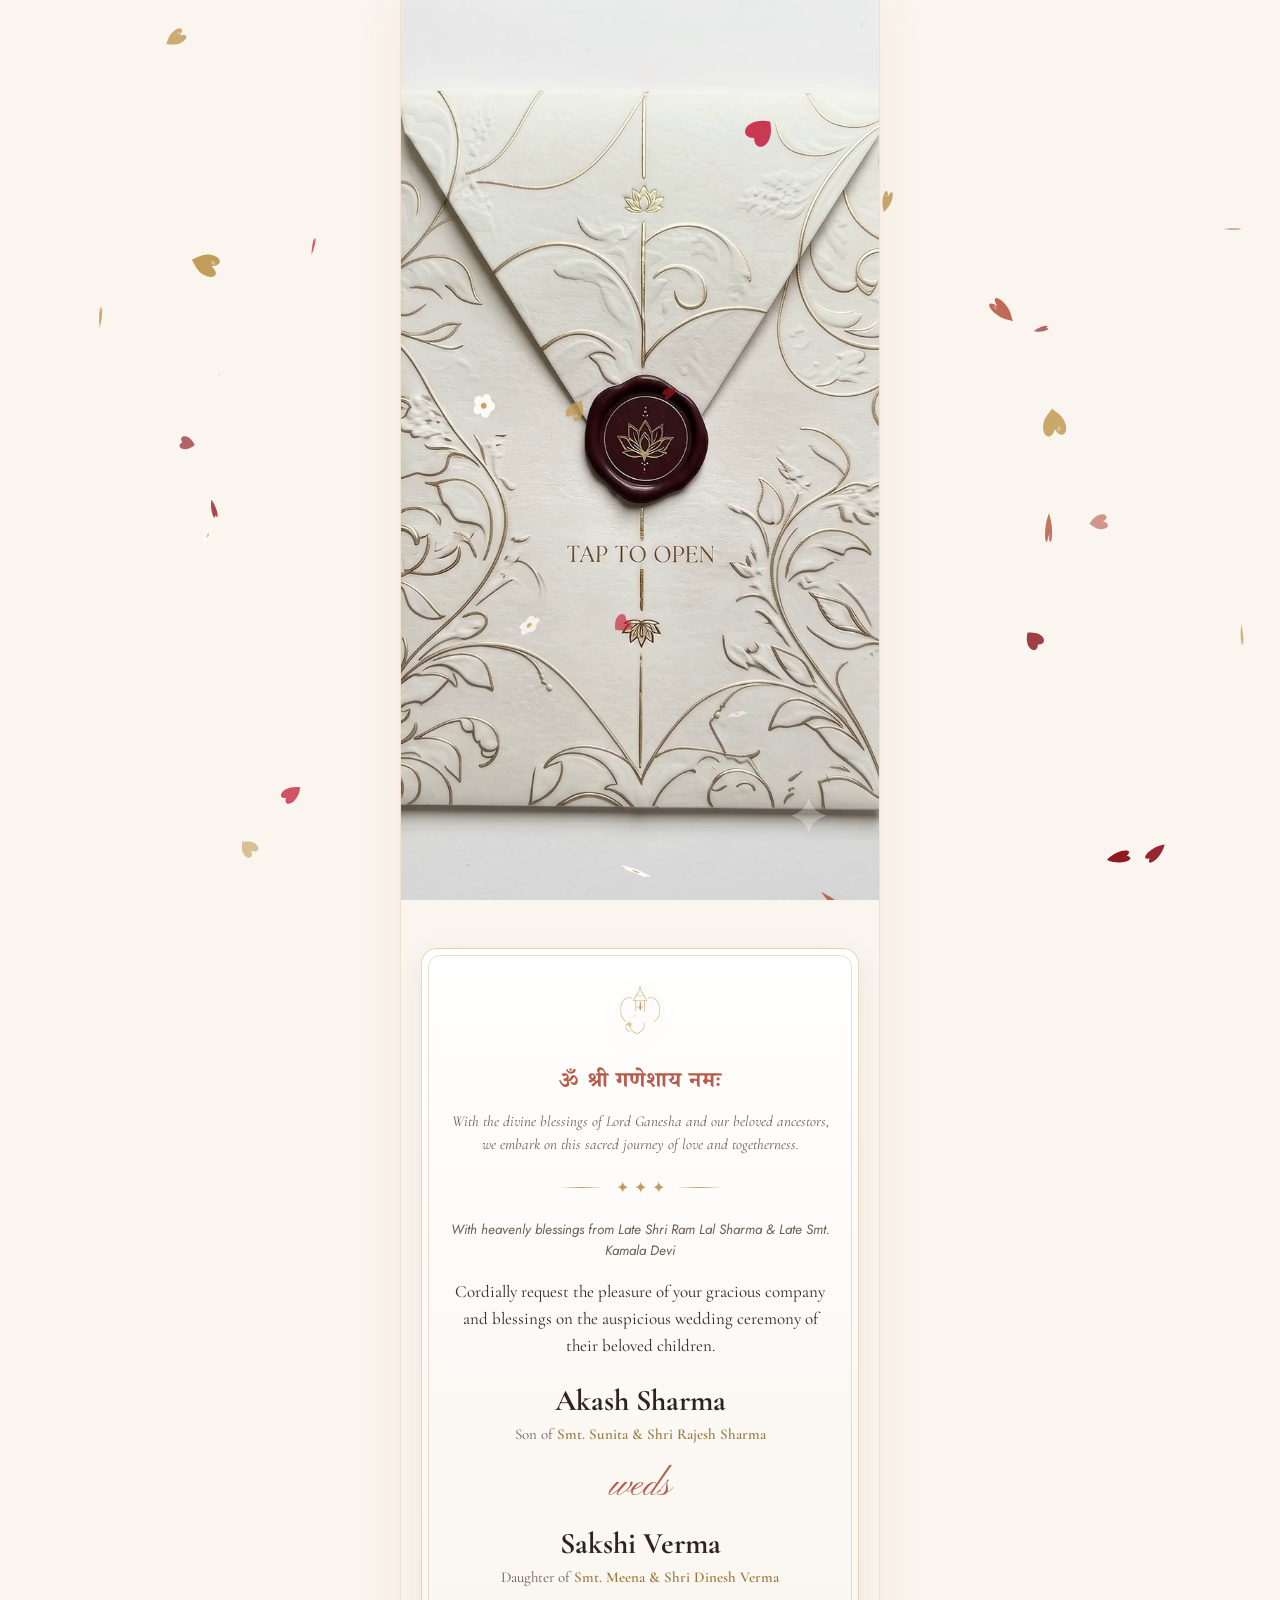
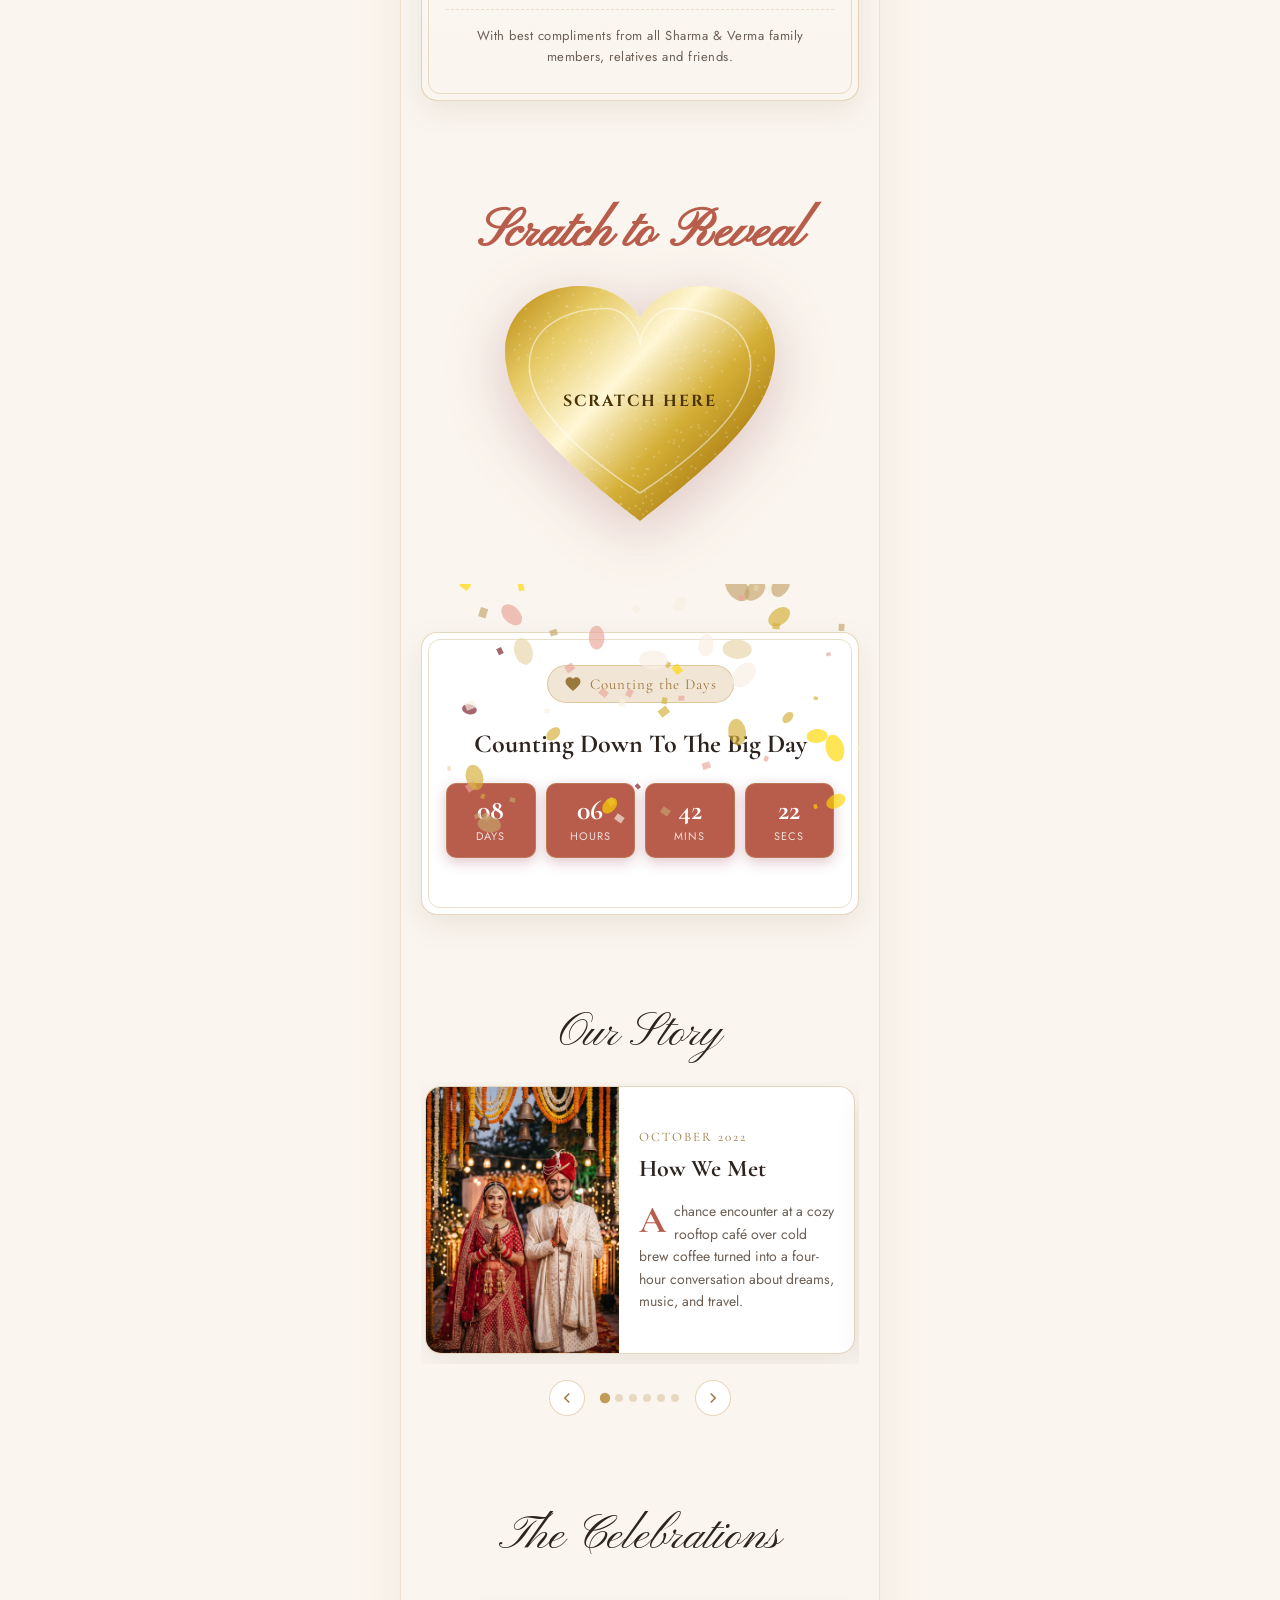
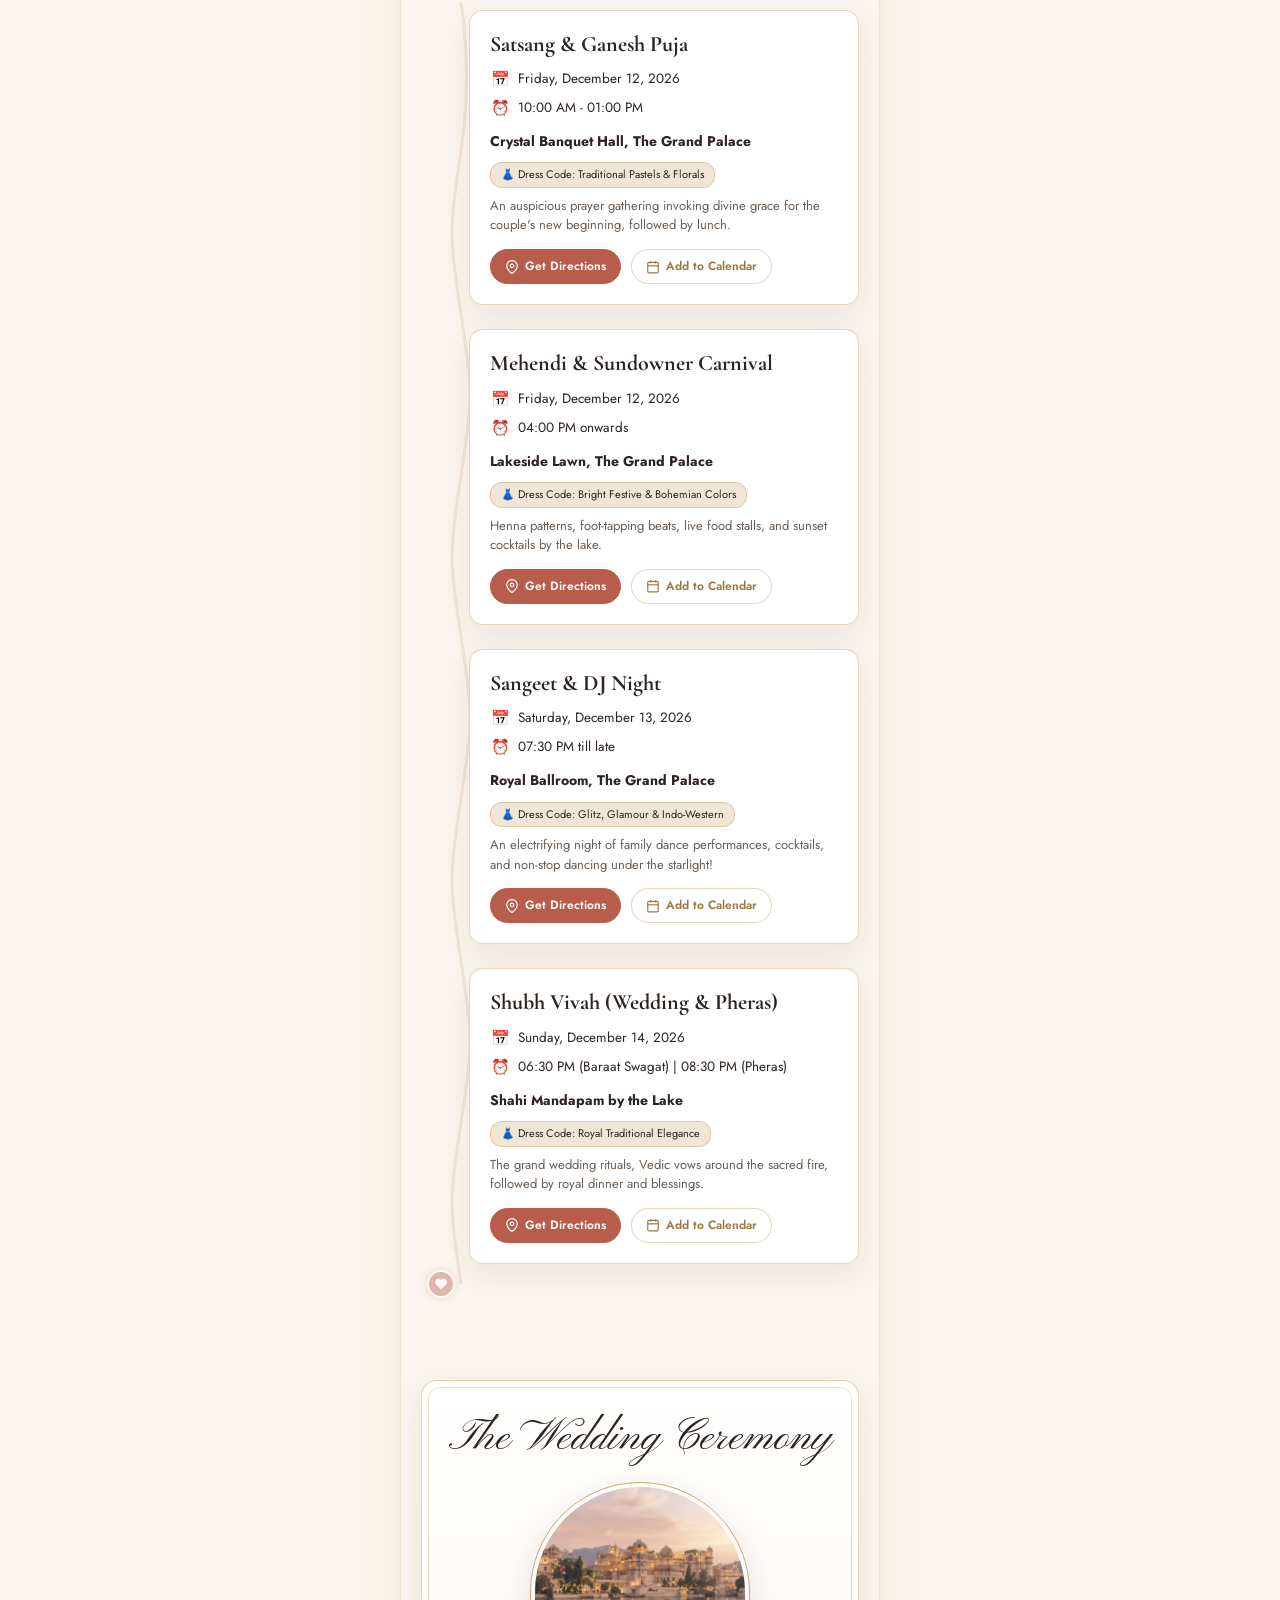
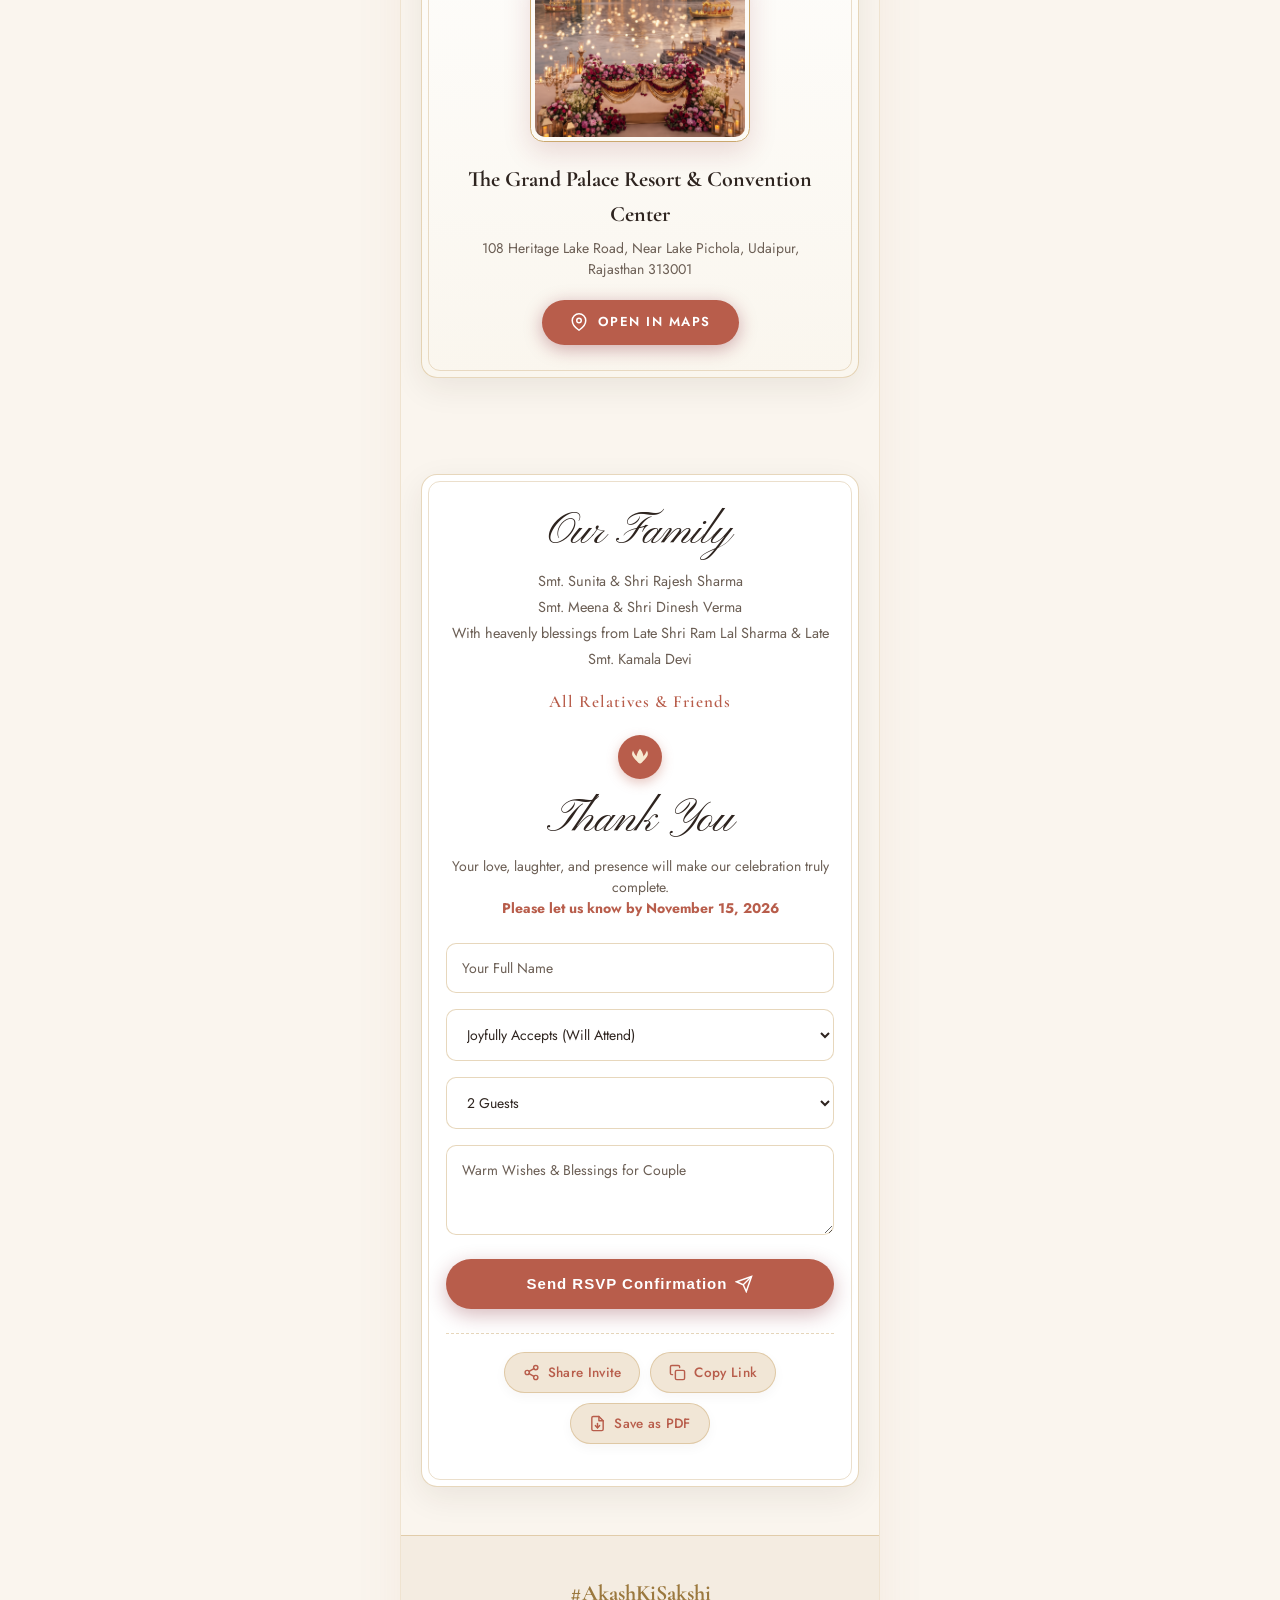
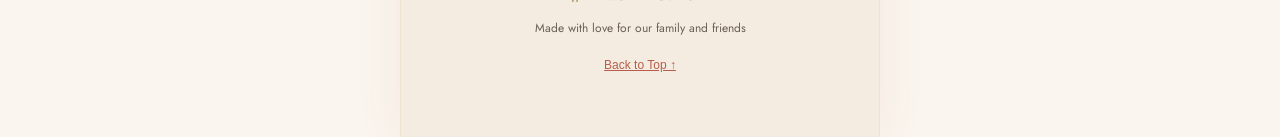
==== commit 56f8ed03: "Optimize video streaming and first-load performance: +faststart, audio lazy-load, preload hints, and" ====
--- a/index_standalone.html
+++ b/index_standalone.html
@@ -10,6 +10,10 @@
   <meta property="og:description" content="You are cordially invited to celebrate our wedding. Tap to open our interactive invitation, view ceremonies & RSVP.">
   <meta property="og:image" content="images/reference/ui_reference.png">
   <meta property="og:type" content="website">
+
+  <!-- High-Priority Preload Hints for Instant First-Frame Experience -->
+  <link rel="preload" as="image" href="images/hero/start_scene.png">
+  <link rel="preload" as="video" href="video/envelope_opening.mp4" type="video/mp4">
 
   <!-- Core Stylesheet -->
   <style>
@@ -190,7 +194,11 @@
   justify-content: center;
   z-index: 20;
   cursor: pointer;
-  transition: opacity 0.5s cubic-bezier(0.4, 0, 0.2, 1);
+  transition: opacity 0.5s cubic-bezier(0.4, 0, 0.2, 1), filter 0.3s ease;
+}
+
+.video-tap-overlay.opening-active {
+  filter: brightness(1.08);
 }
 
 .video-tap-overlay.hidden {
@@ -1623,8 +1631,8 @@
 </head>
 <body class="scroll-locked">
 
-  <!-- Background Audio Element -->
-  <audio id="bgAudio" loop preload="auto">
+  <!-- Background Audio Element (preload="none" prevents stealing network bandwidth on initial load) -->
+  <audio id="bgAudio" loop preload="none">
     <source src="song/song.mp3" type="audio/mp3">
   </audio>
 
@@ -2650,16 +2658,25 @@
   }
   window.addEventListener('resize', resizeTrailCanvas);
 
+  // Pre-warm video decoder as soon as initial DOM render is idle
+  if (openingVideo) {
+    if ('requestIdleCallback' in window) {
+      requestIdleCallback(() => { openingVideo.load(); });
+    } else {
+      setTimeout(() => { openingVideo.load(); }, 200);
+    }
+  }
+
   function startInvitation() {
     if (hasStarted) return;
     hasStarted = true;
 
-    // 1. Hide tap overlay
+    // 1. Instant tactile visual feedback on tap
     if (videoTapOverlay) {
-      videoTapOverlay.classList.add('hidden');
+      videoTapOverlay.classList.add('opening-active');
     }
 
-    // 2. Play background audio safely
+    // 2. Play background audio safely (user gesture unlocks audio context)
     if (bgAudio) {
       bgAudio.volume = 0.5;
       bgAudio.play().then(() => {
@@ -2670,17 +2687,35 @@
       });
     }
 
-    // 3. Play envelope opening video
+    // 3. Play envelope opening video with zero-flicker transition
     if (openingVideo) {
       openingVideo.currentTime = 0;
-      openingVideo.play().catch(err => {
-        console.warn('Video play error, triggering fallback reveal:', err);
-        revealEndscreen();
-      });
+
+      let overlayHidden = false;
+      function hideOverlay() {
+        if (!overlayHidden && videoTapOverlay) {
+          overlayHidden = true;
+          videoTapOverlay.classList.add('hidden');
+        }
+      }
+
+      // Seamless hand-off: only fade out the still card once video frames are actively playing
+      openingVideo.addEventListener('playing', hideOverlay, { once: true });
+      // Safety fallback in case event is delayed by battery saver or webview
+      setTimeout(hideOverlay, 450);
+
+      const playPromise = openingVideo.play();
+      if (playPromise !== undefined) {
+        playPromise.catch(err => {
+          console.warn('Video play error, triggering fallback reveal:', err);
+          hideOverlay();
+          revealEndscreen();
+        });
+      }
 
       // Detect end of video or near-end
       openingVideo.addEventListener('timeupdate', () => {
-        if (openingVideo.duration && openingVideo.currentTime >= openingVideo.duration - 0.5) {
+        if (openingVideo.duration && openingVideo.currentTime >= openingVideo.duration - 0.45) {
           revealEndscreen();
         }
       });
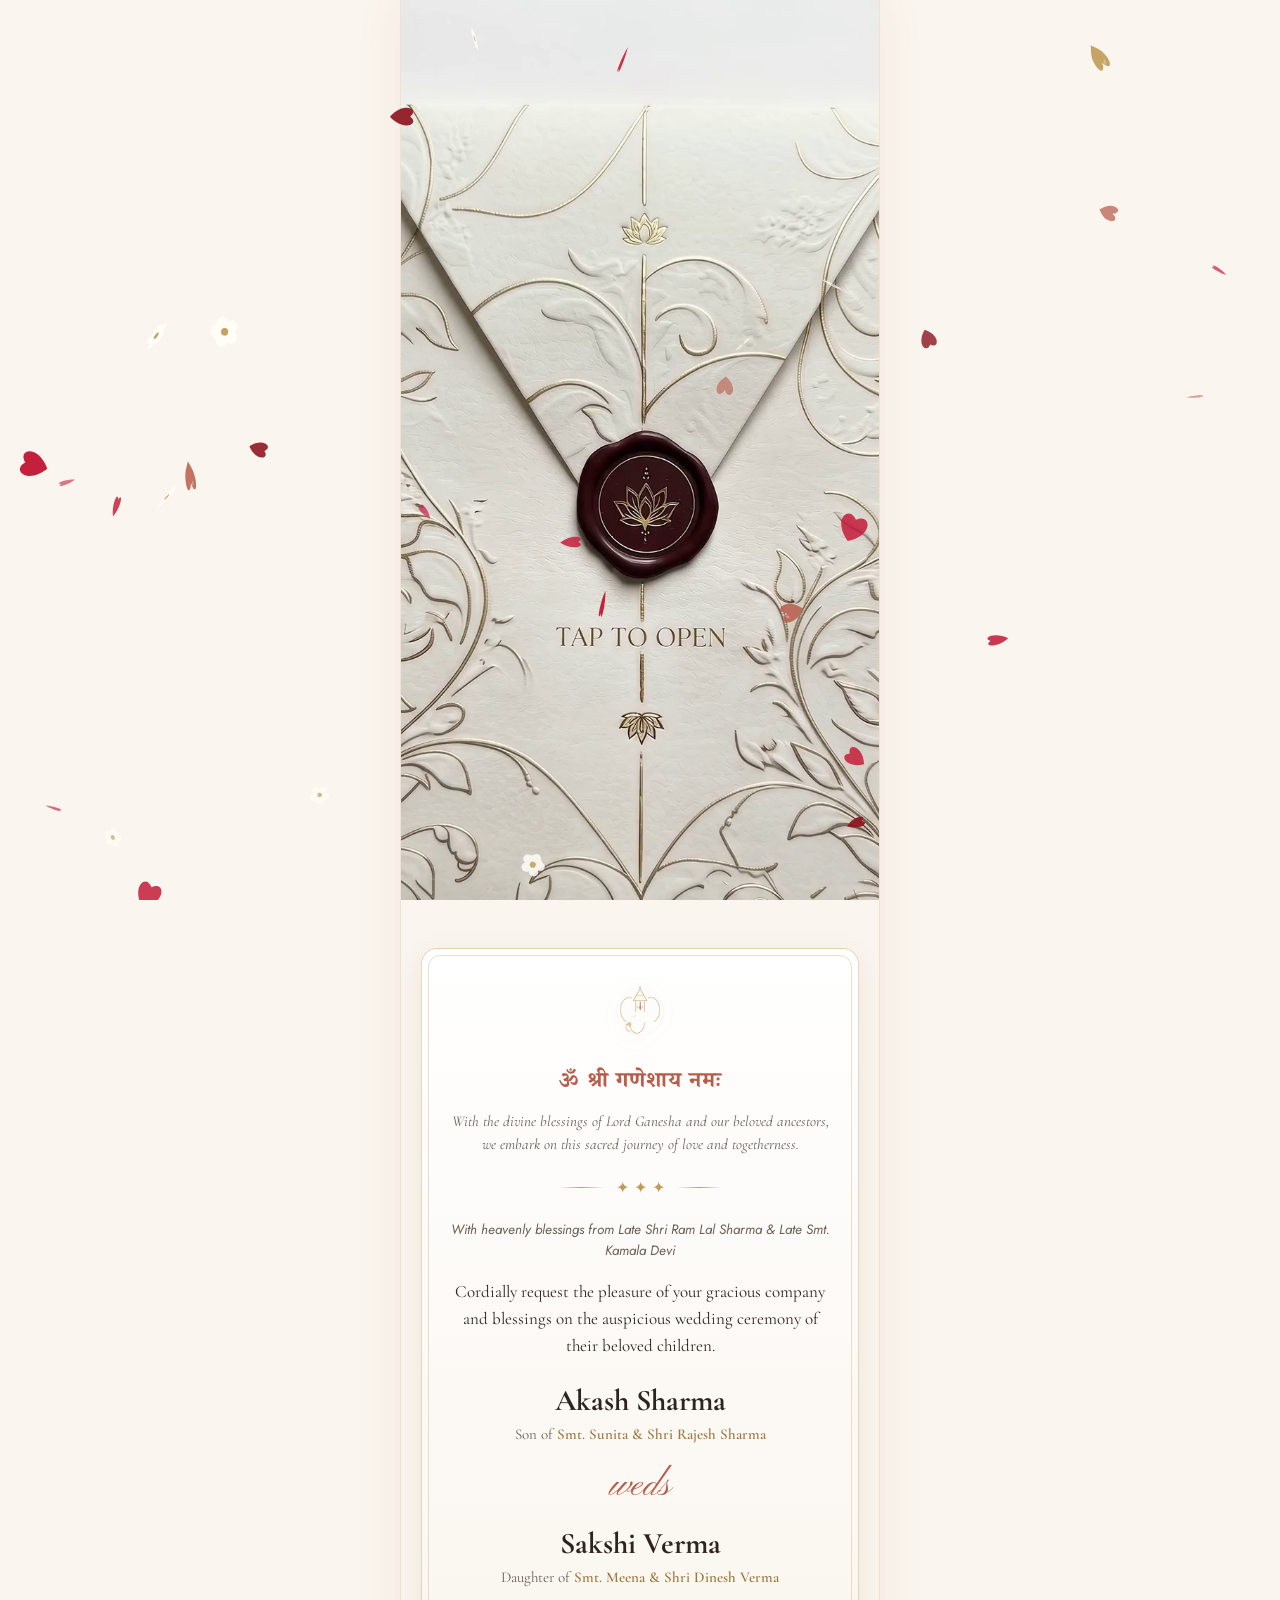
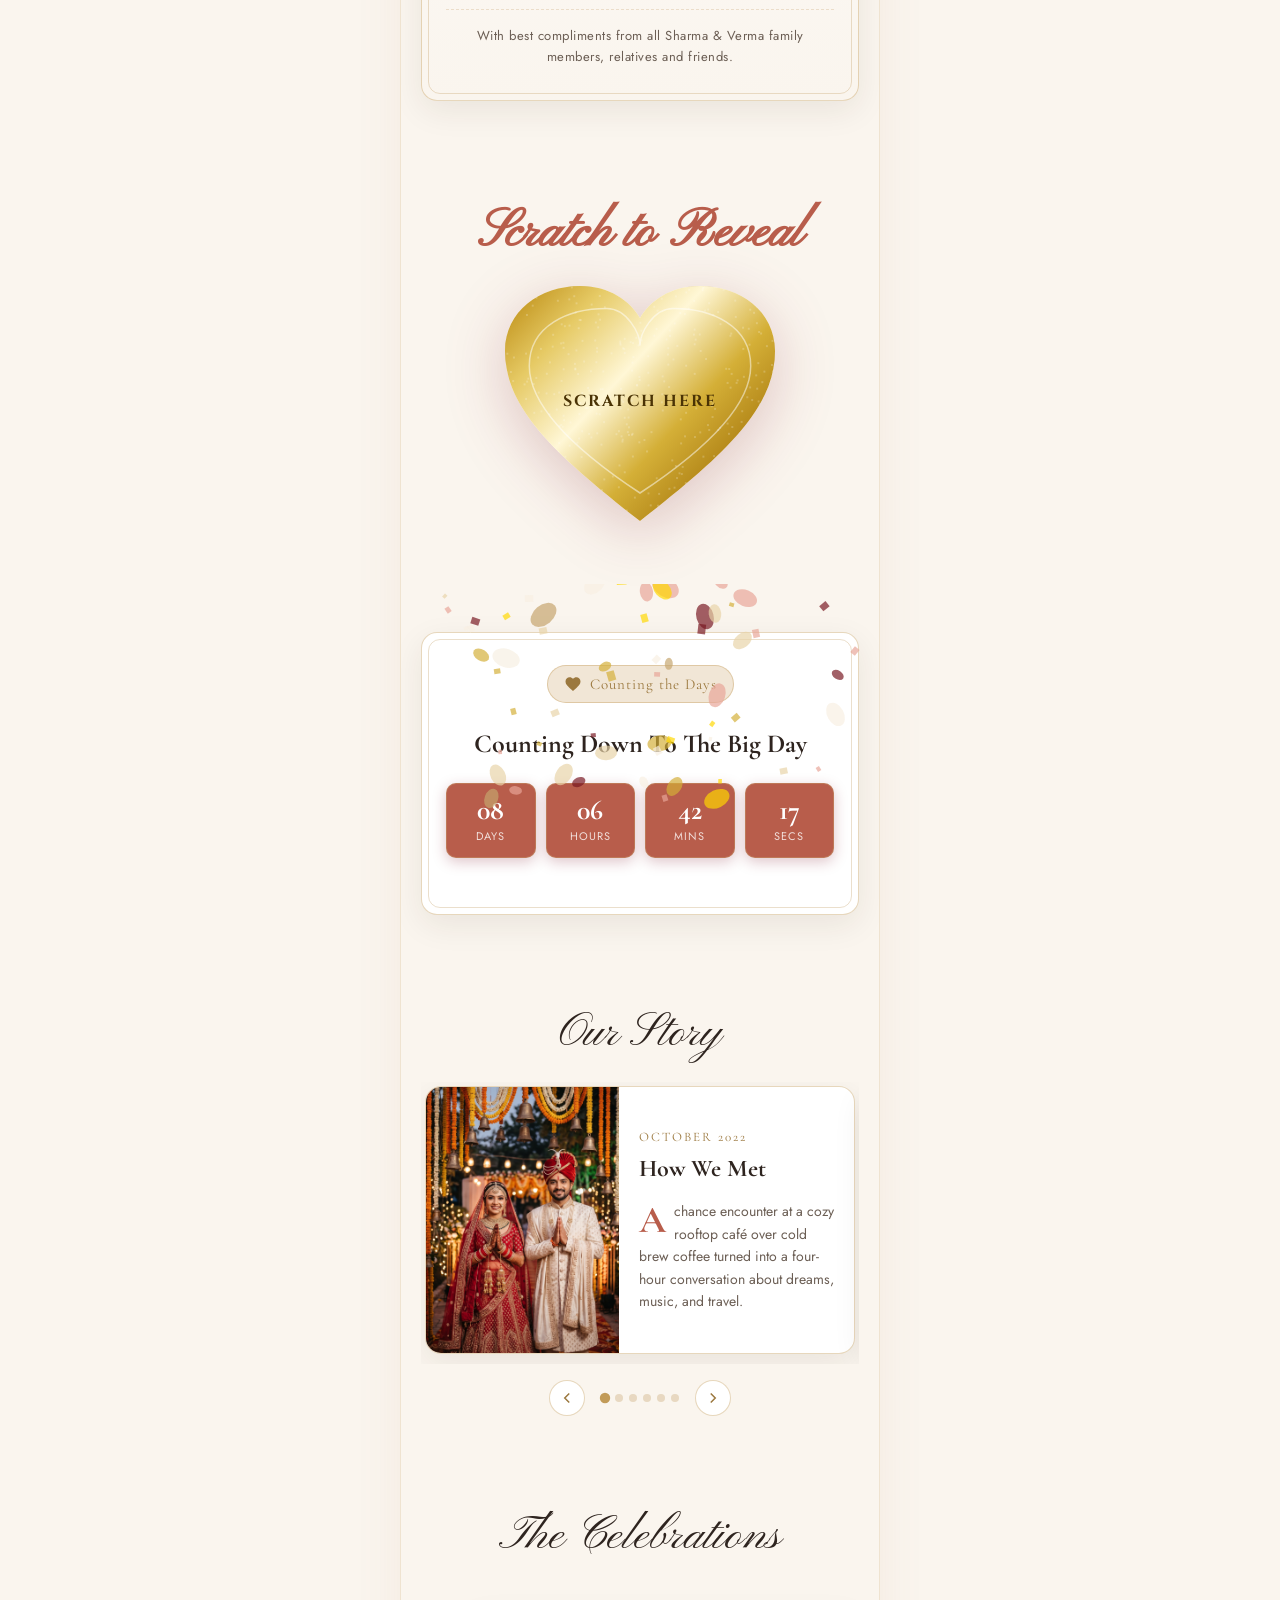
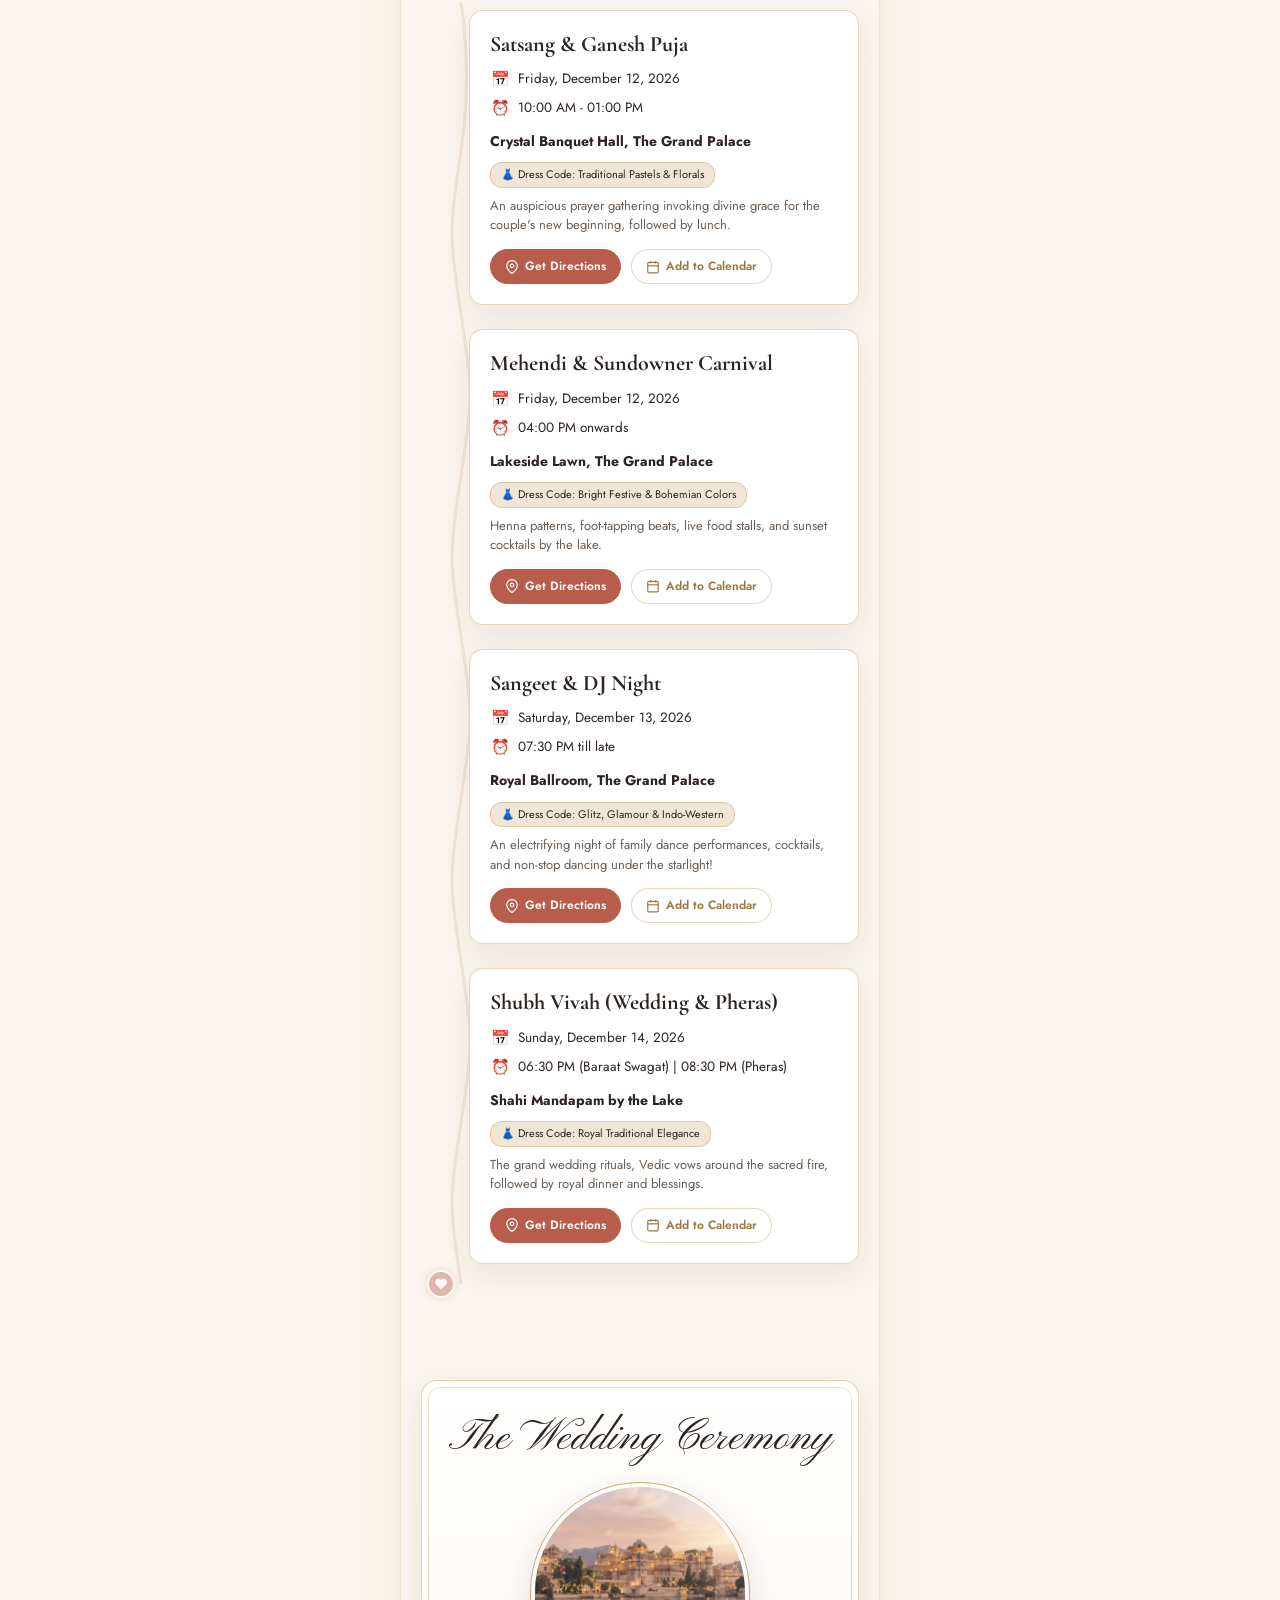
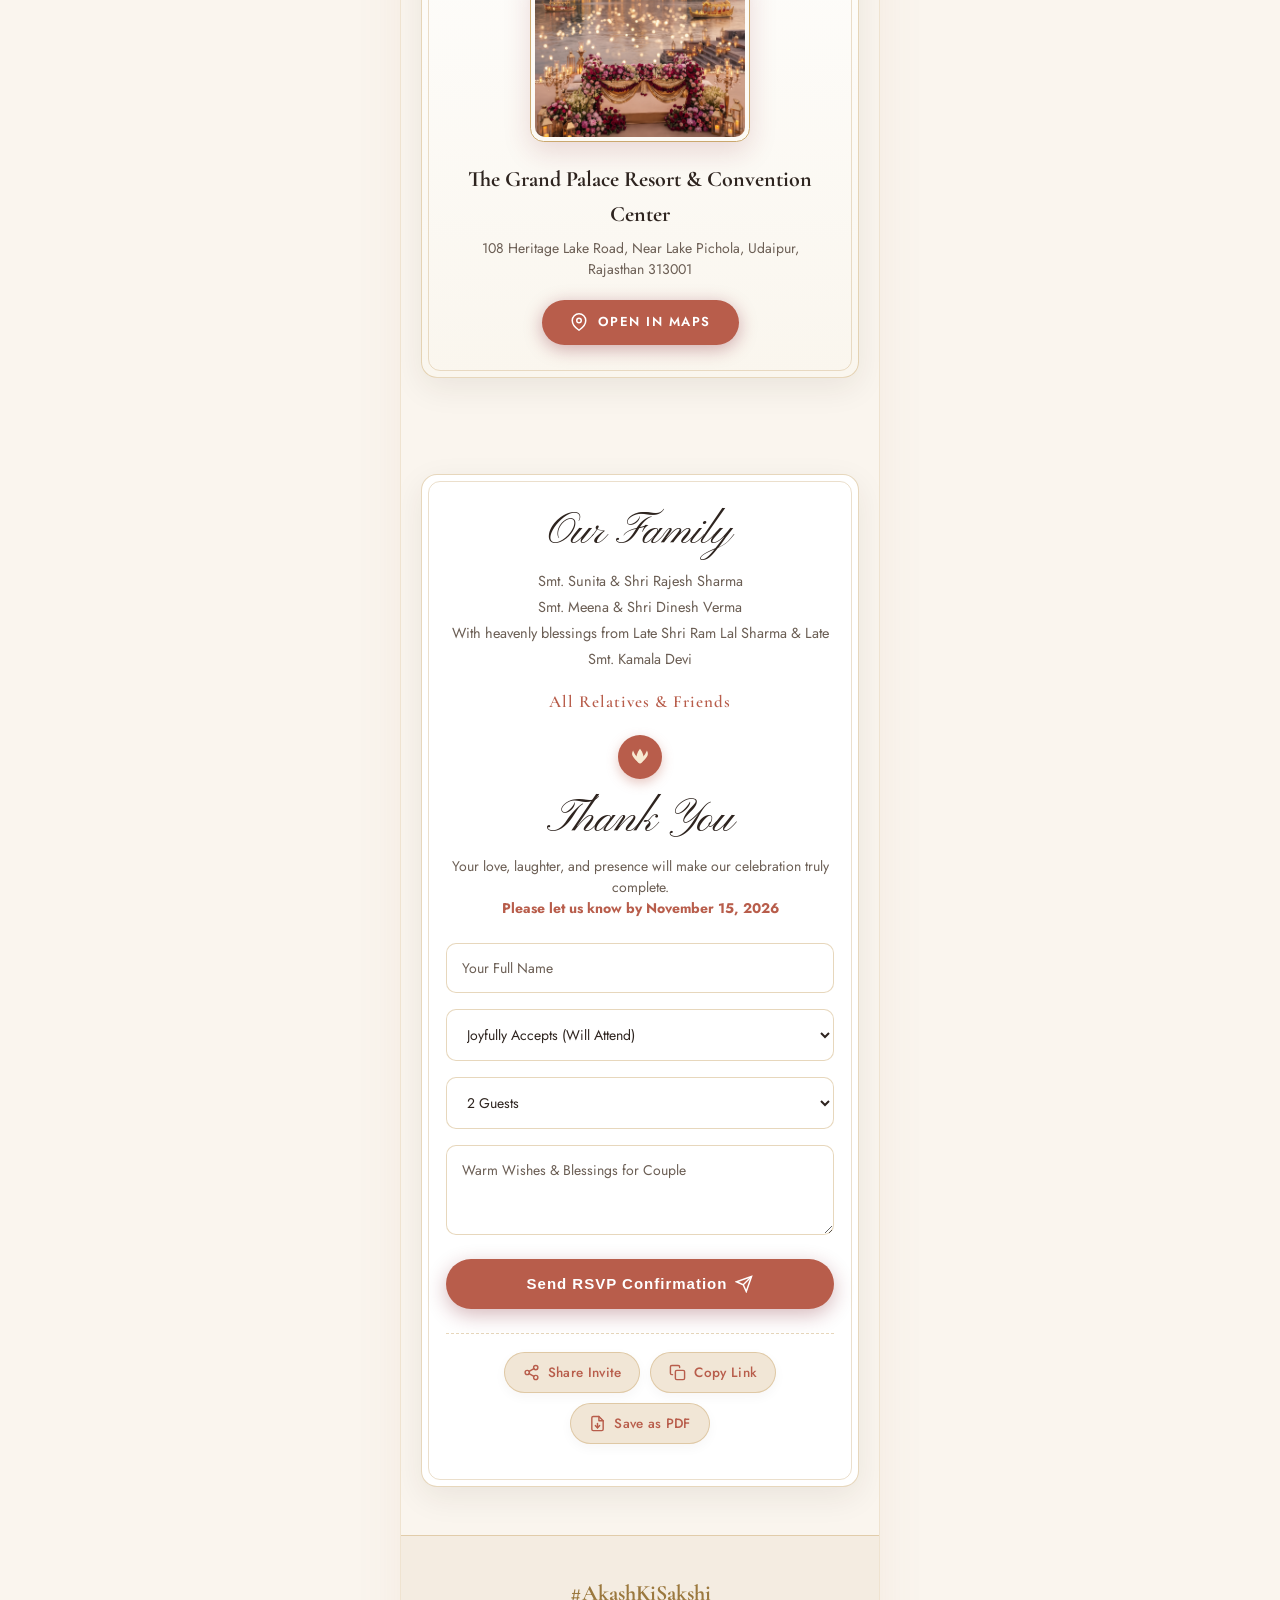
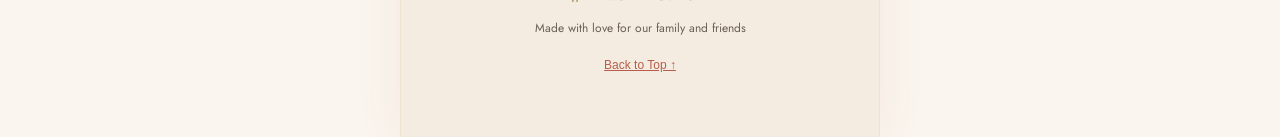
==== commit 4b77215d: "Permanently crop watermark from video stream & start/end scenes, and add in-memory Blob preloader fo" ====
--- a/index_standalone.html
+++ b/index_standalone.html
@@ -177,8 +177,6 @@
   height: 100%;
   object-fit: cover;
   display: block;
-  transform: scale(1.15);
-  transform-origin: 50% 0%;
 }
 
 /* Initial Tap to Open Overlay showing card start scene */
@@ -194,11 +192,38 @@
   justify-content: center;
   z-index: 20;
   cursor: pointer;
-  transition: opacity 0.5s cubic-bezier(0.4, 0, 0.2, 1), filter 0.3s ease;
+  transition: opacity 0.5s cubic-bezier(0.4, 0, 0.2, 1);
 }
 
 .video-tap-overlay.opening-active {
-  filter: brightness(1.08);
+  filter: brightness(1.04);
+}
+
+/* Luxury Golden Opening Ripple on Tap */
+.video-tap-overlay.opening-active::after {
+  content: '';
+  position: absolute;
+  top: 50%;
+  left: 50%;
+  width: 140px;
+  height: 140px;
+  margin: -70px 0 0 -70px;
+  border-radius: 50%;
+  border: 2px solid rgba(194, 155, 88, 0.85);
+  box-shadow: 0 0 30px rgba(194, 155, 88, 0.6), inset 0 0 20px rgba(194, 155, 88, 0.4);
+  animation: openingRipple 1.2s cubic-bezier(0.2, 0.8, 0.2, 1) infinite;
+  pointer-events: none;
+}
+
+@keyframes openingRipple {
+  0% {
+    transform: scale(0.6);
+    opacity: 0.9;
+  }
+  100% {
+    transform: scale(2.4);
+    opacity: 0;
+  }
 }
 
 .video-tap-overlay.hidden {
@@ -2658,20 +2683,36 @@
   }
   window.addEventListener('resize', resizeTrailCanvas);
 
-  // Pre-warm video decoder as soon as initial DOM render is idle
+  // ==========================================================================
+  // ULTRA-FAST IN-MEMORY BLOB PRELOADER
+  // Downloads video into local RAM blob cache immediately on page load
+  // ==========================================================================
   if (openingVideo) {
-    if ('requestIdleCallback' in window) {
-      requestIdleCallback(() => { openingVideo.load(); });
-    } else {
-      setTimeout(() => { openingVideo.load(); }, 200);
-    }
+    openingVideo.preload = 'auto';
+
+    const sourceEl = openingVideo.querySelector('source');
+    const videoUrl = (sourceEl ? sourceEl.getAttribute('src') : openingVideo.src) || 'video/envelope_opening.mp4';
+
+    fetch(videoUrl)
+      .then(res => {
+        if (!res.ok) throw new Error('Fetch failed');
+        return res.blob();
+      })
+      .then(blob => {
+        const blobUrl = URL.createObjectURL(blob);
+        openingVideo.src = blobUrl;
+        openingVideo.load();
+      })
+      .catch(err => {
+        console.log('Progressive HTTP streaming active:', err);
+      });
   }
 
   function startInvitation() {
     if (hasStarted) return;
     hasStarted = true;
 
-    // 1. Instant tactile visual feedback on tap
+    // 1. Instant tactile visual feedback on tap (Golden Bloom Ripple)
     if (videoTapOverlay) {
       videoTapOverlay.classList.add('opening-active');
     }
@@ -2689,8 +2730,6 @@
 
     // 3. Play envelope opening video with zero-flicker transition
     if (openingVideo) {
-      openingVideo.currentTime = 0;
-
       let overlayHidden = false;
       function hideOverlay() {
         if (!overlayHidden && videoTapOverlay) {
@@ -2699,10 +2738,15 @@
         }
       }
 
-      // Seamless hand-off: only fade out the still card once video frames are actively playing
+      // Seamless hand-off: only fade out still card once video frames are actively playing
       openingVideo.addEventListener('playing', hideOverlay, { once: true });
-      // Safety fallback in case event is delayed by battery saver or webview
-      setTimeout(hideOverlay, 450);
+      openingVideo.addEventListener('timeupdate', () => {
+        if (openingVideo.currentTime > 0.05) {
+          hideOverlay();
+        }
+      });
+      // Safety fallback
+      setTimeout(hideOverlay, 1500);
 
       const playPromise = openingVideo.play();
       if (playPromise !== undefined) {
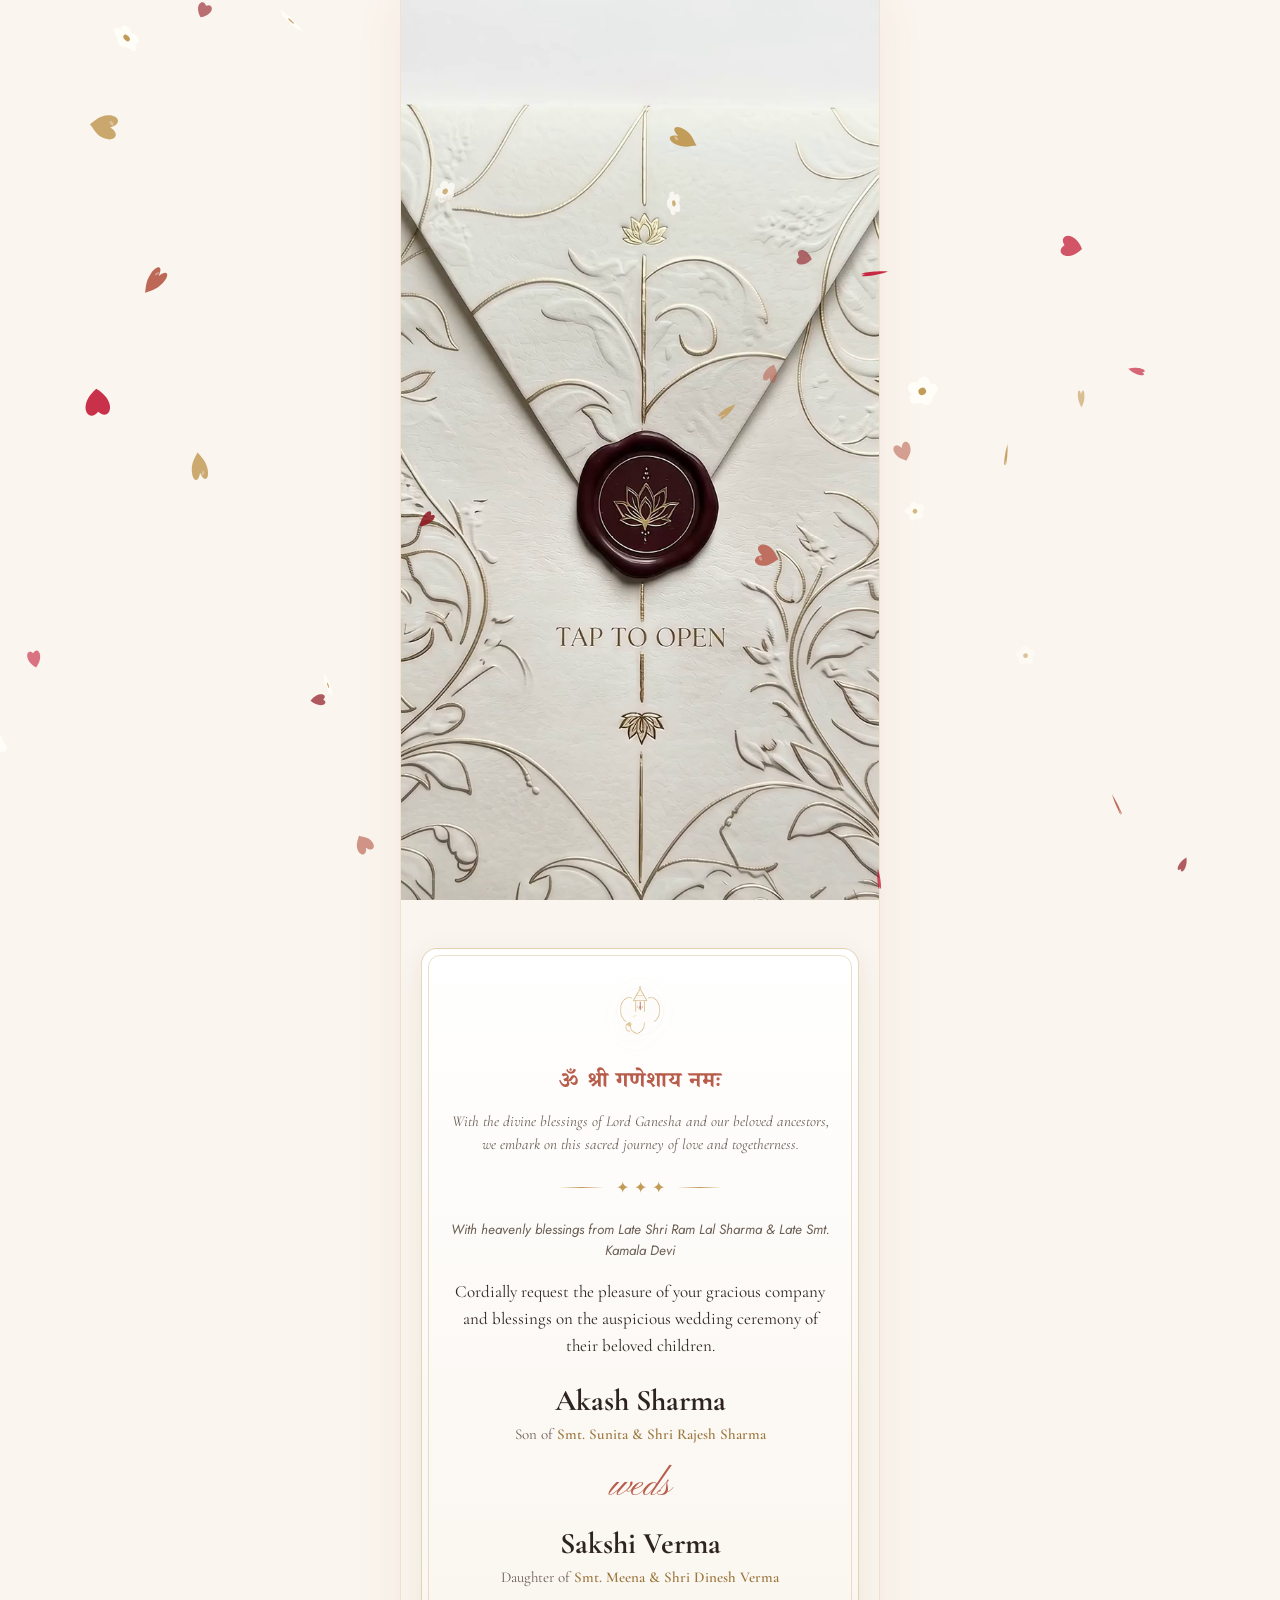
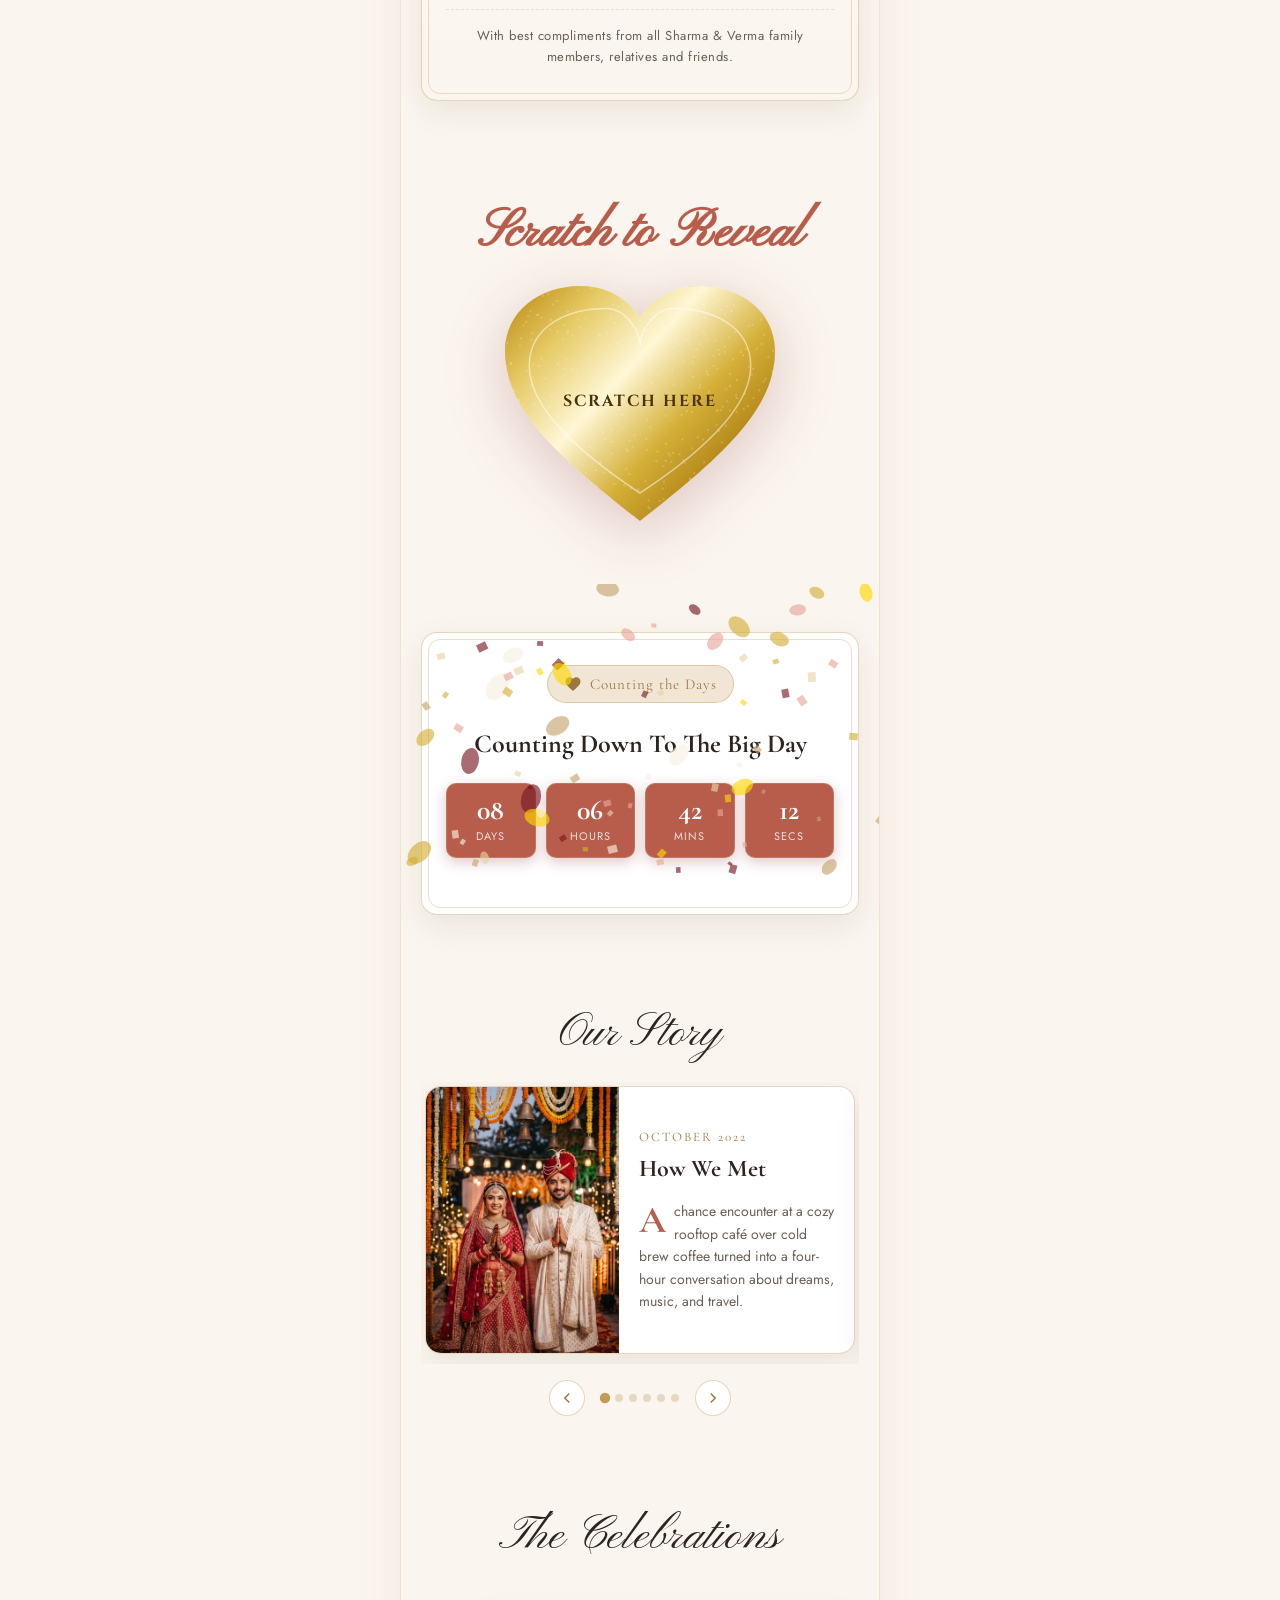
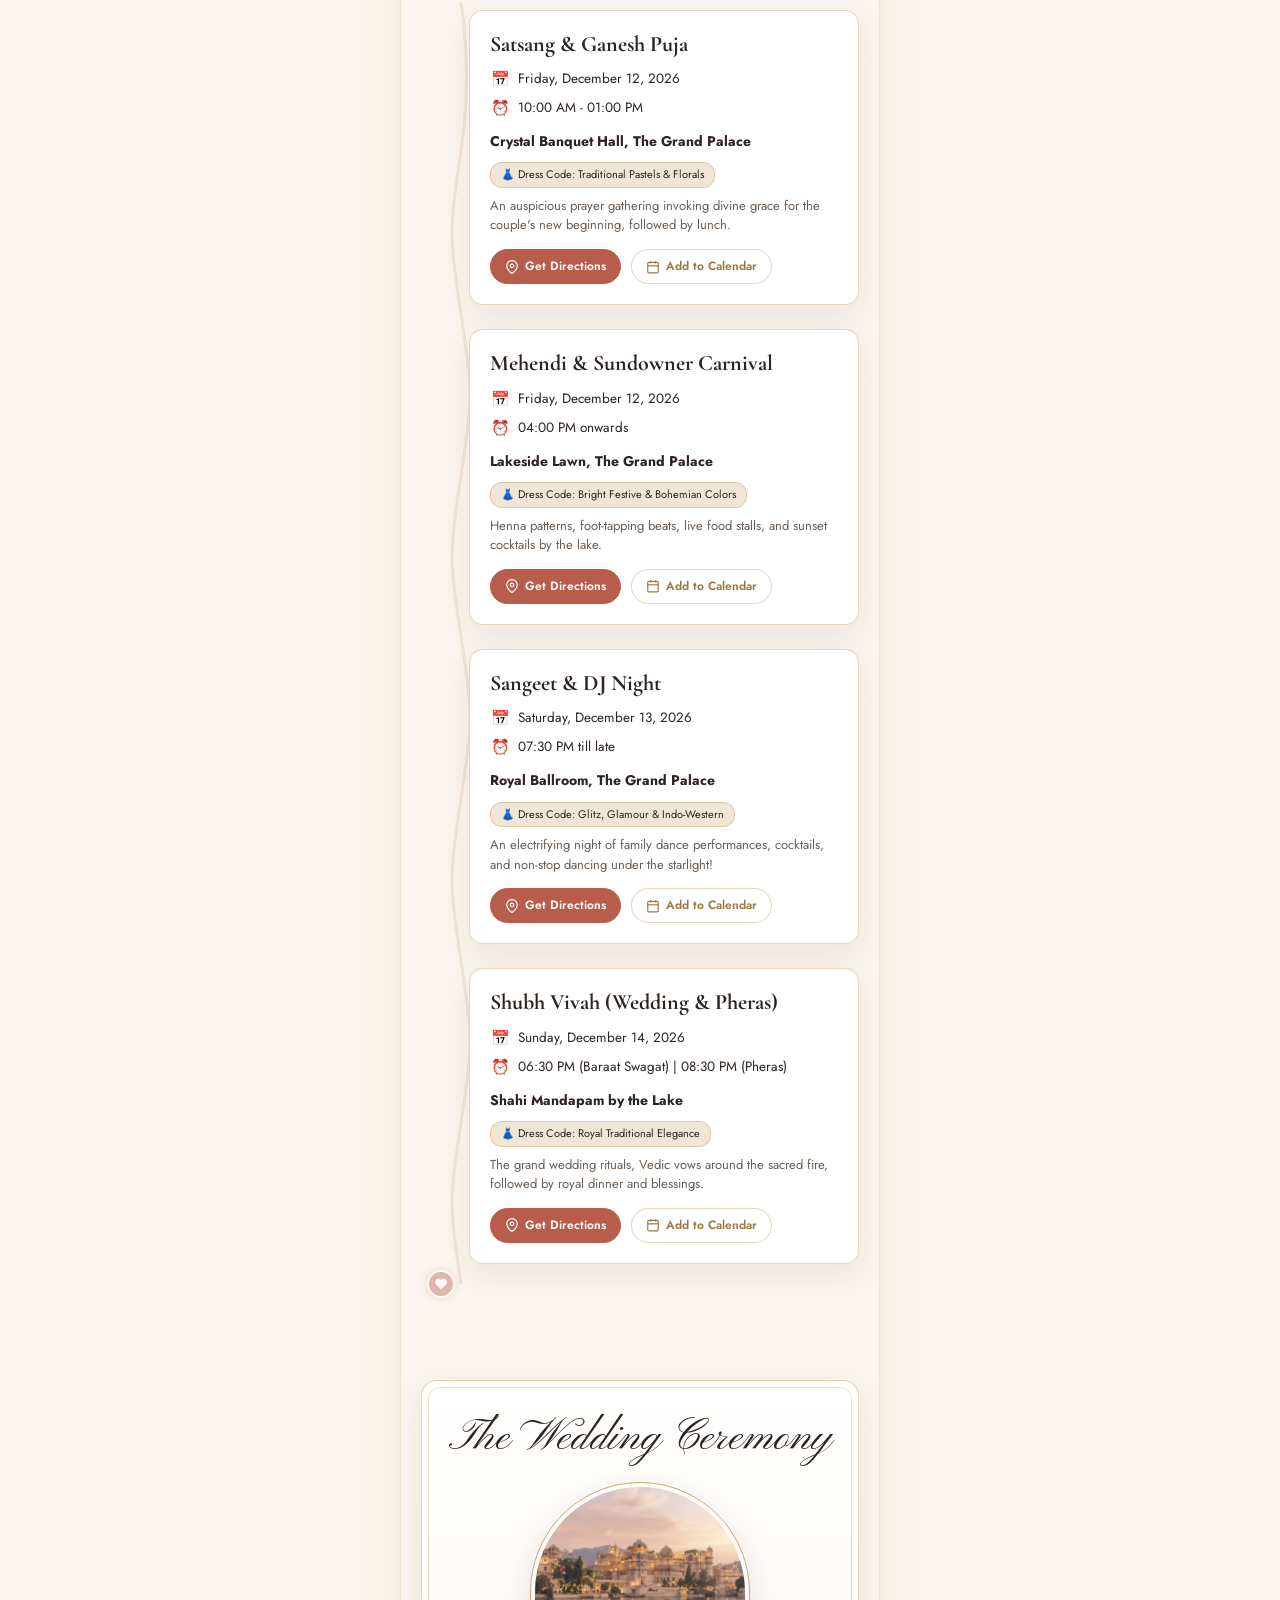
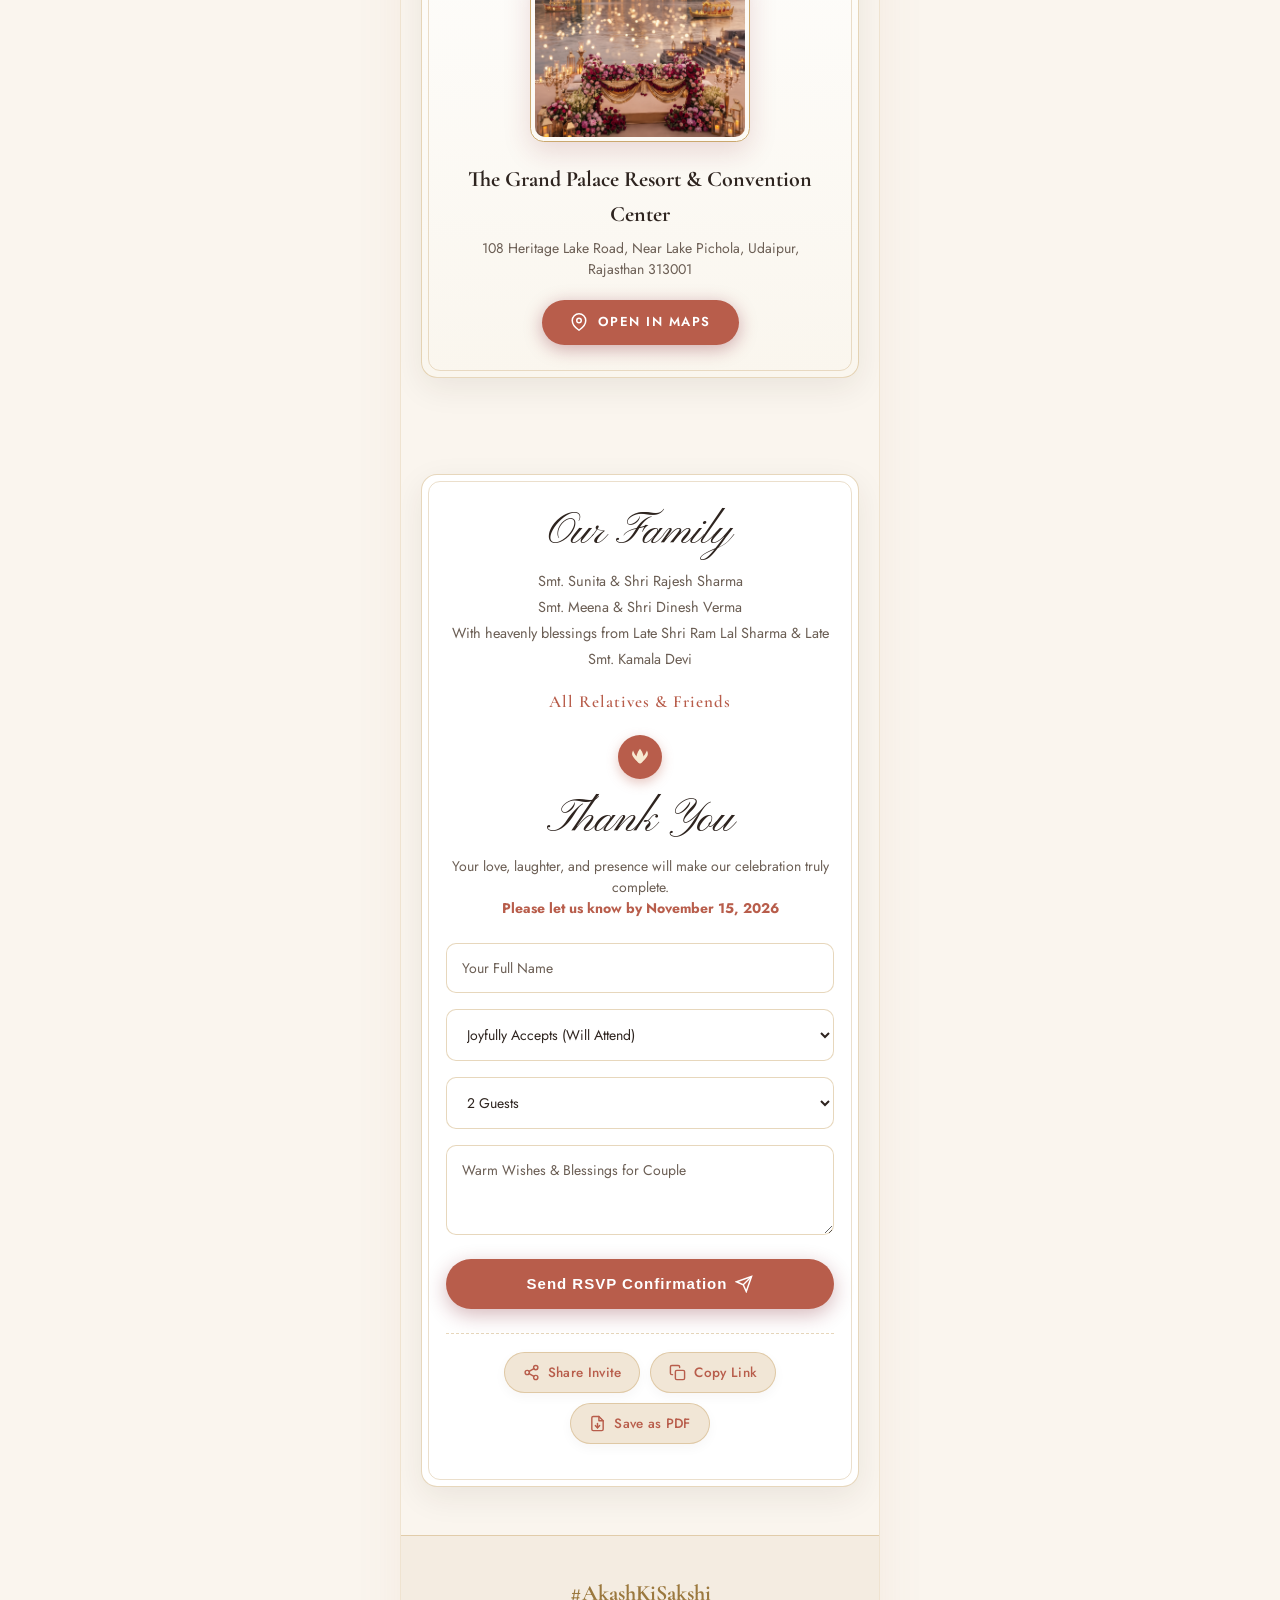
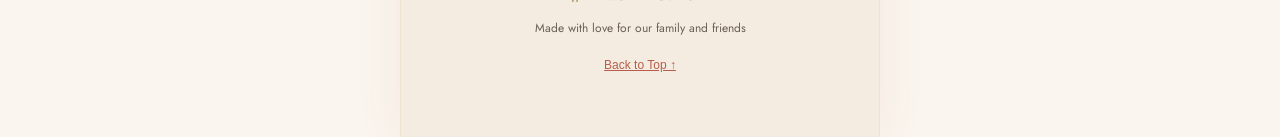
==== commit b9a6cb32: "Fix early click skip: eliminate video blob swap race condition and ensure video plays completely on " ====
--- a/index_standalone.html
+++ b/index_standalone.html
@@ -2683,29 +2683,9 @@
   }
   window.addEventListener('resize', resizeTrailCanvas);
 
-  // ==========================================================================
-  // ULTRA-FAST IN-MEMORY BLOB PRELOADER
-  // Downloads video into local RAM blob cache immediately on page load
-  // ==========================================================================
+  // Initialize video element with progressive streaming
   if (openingVideo) {
     openingVideo.preload = 'auto';
-
-    const sourceEl = openingVideo.querySelector('source');
-    const videoUrl = (sourceEl ? sourceEl.getAttribute('src') : openingVideo.src) || 'video/envelope_opening.mp4';
-
-    fetch(videoUrl)
-      .then(res => {
-        if (!res.ok) throw new Error('Fetch failed');
-        return res.blob();
-      })
-      .then(blob => {
-        const blobUrl = URL.createObjectURL(blob);
-        openingVideo.src = blobUrl;
-        openingVideo.load();
-      })
-      .catch(err => {
-        console.log('Progressive HTTP streaming active:', err);
-      });
   }
 
   function startInvitation() {
@@ -2745,19 +2725,24 @@
           hideOverlay();
         }
       });
-      // Safety fallback
-      setTimeout(hideOverlay, 1500);
 
       const playPromise = openingVideo.play();
       if (playPromise !== undefined) {
         playPromise.catch(err => {
-          console.warn('Video play error, triggering fallback reveal:', err);
+          // Ignore transient interruptions (e.g. AbortError on rapid touch)
+          if (err.name === 'AbortError') {
+            console.log('Playback temporarily interrupted, continuing...');
+            openingVideo.play().catch(() => {});
+            return;
+          }
+          console.warn('Video playback error:', err);
+          // Only on non-recoverable error do we reveal endscreen as emergency fallback
           hideOverlay();
           revealEndscreen();
         });
       }
 
-      // Detect end of video or near-end
+      // Detect end of video or near-end - NEVER skip early
       openingVideo.addEventListener('timeupdate', () => {
         if (openingVideo.duration && openingVideo.currentTime >= openingVideo.duration - 0.45) {
           revealEndscreen();
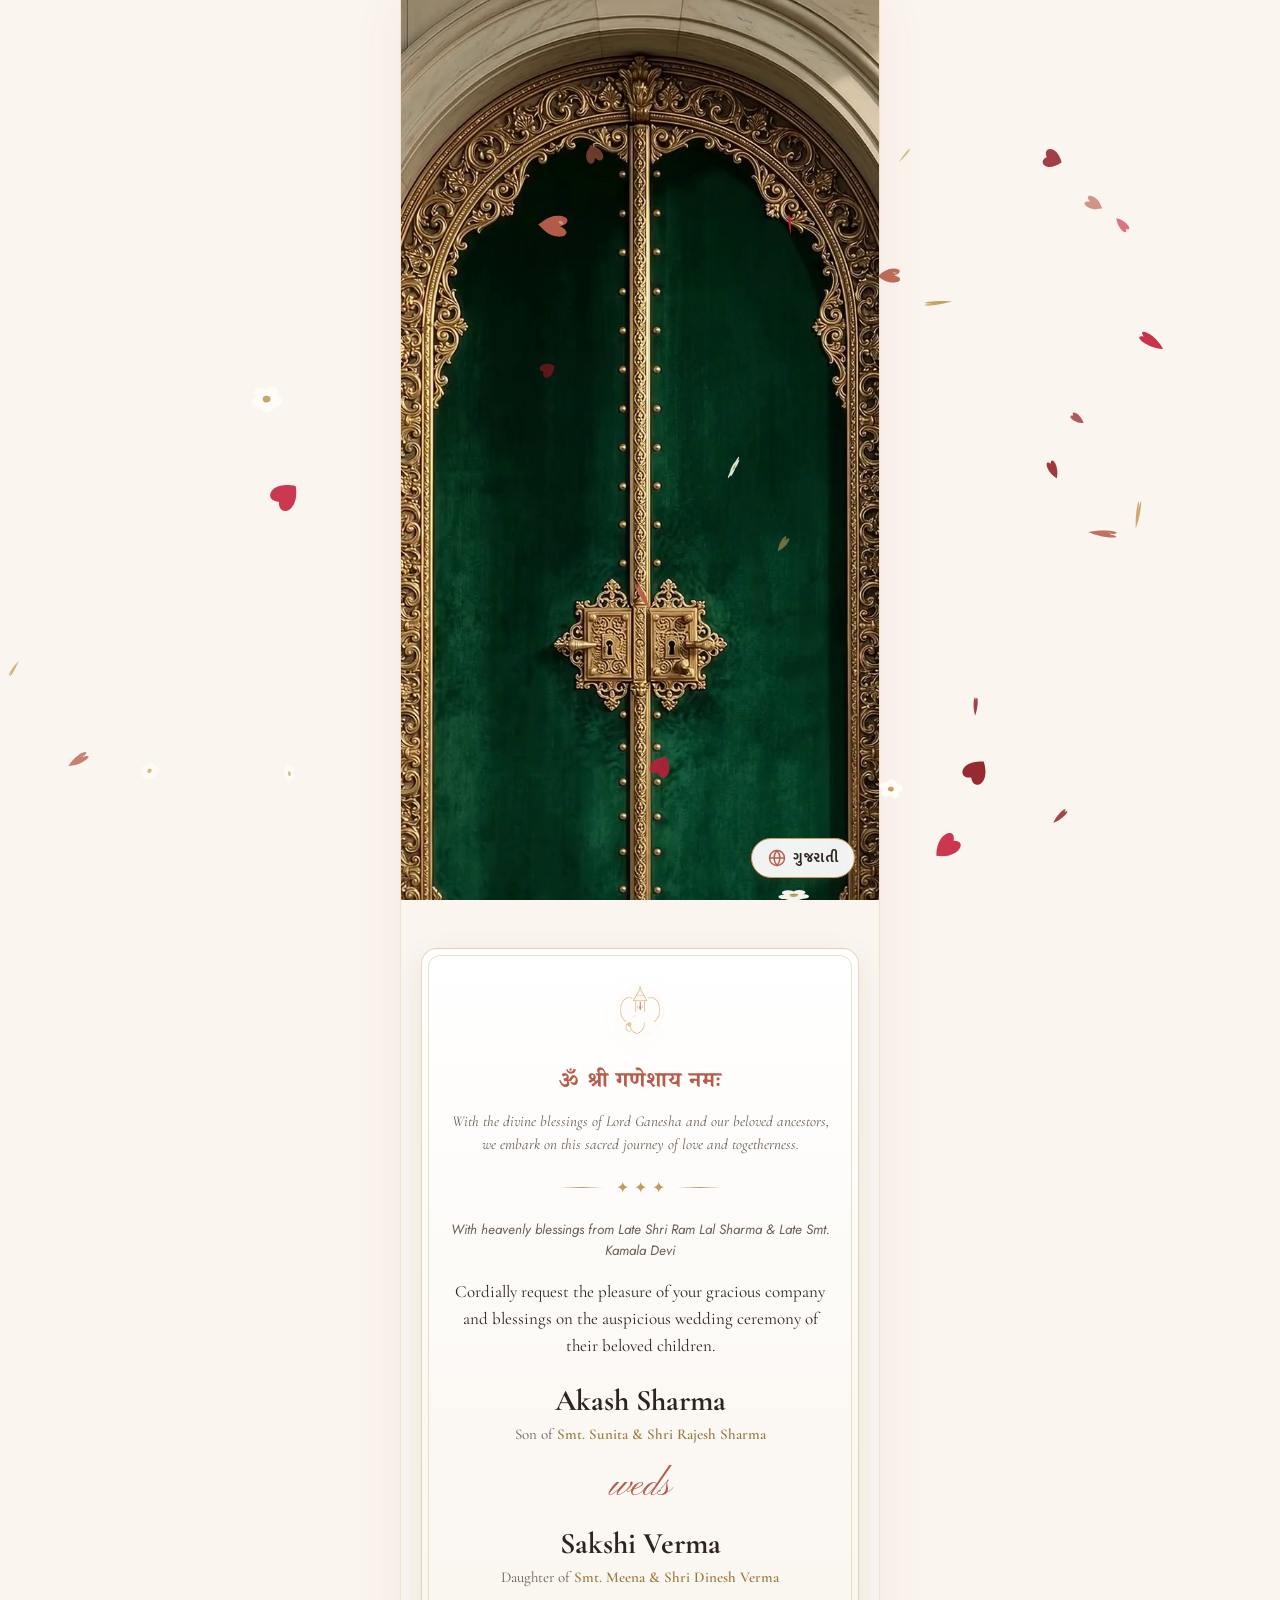
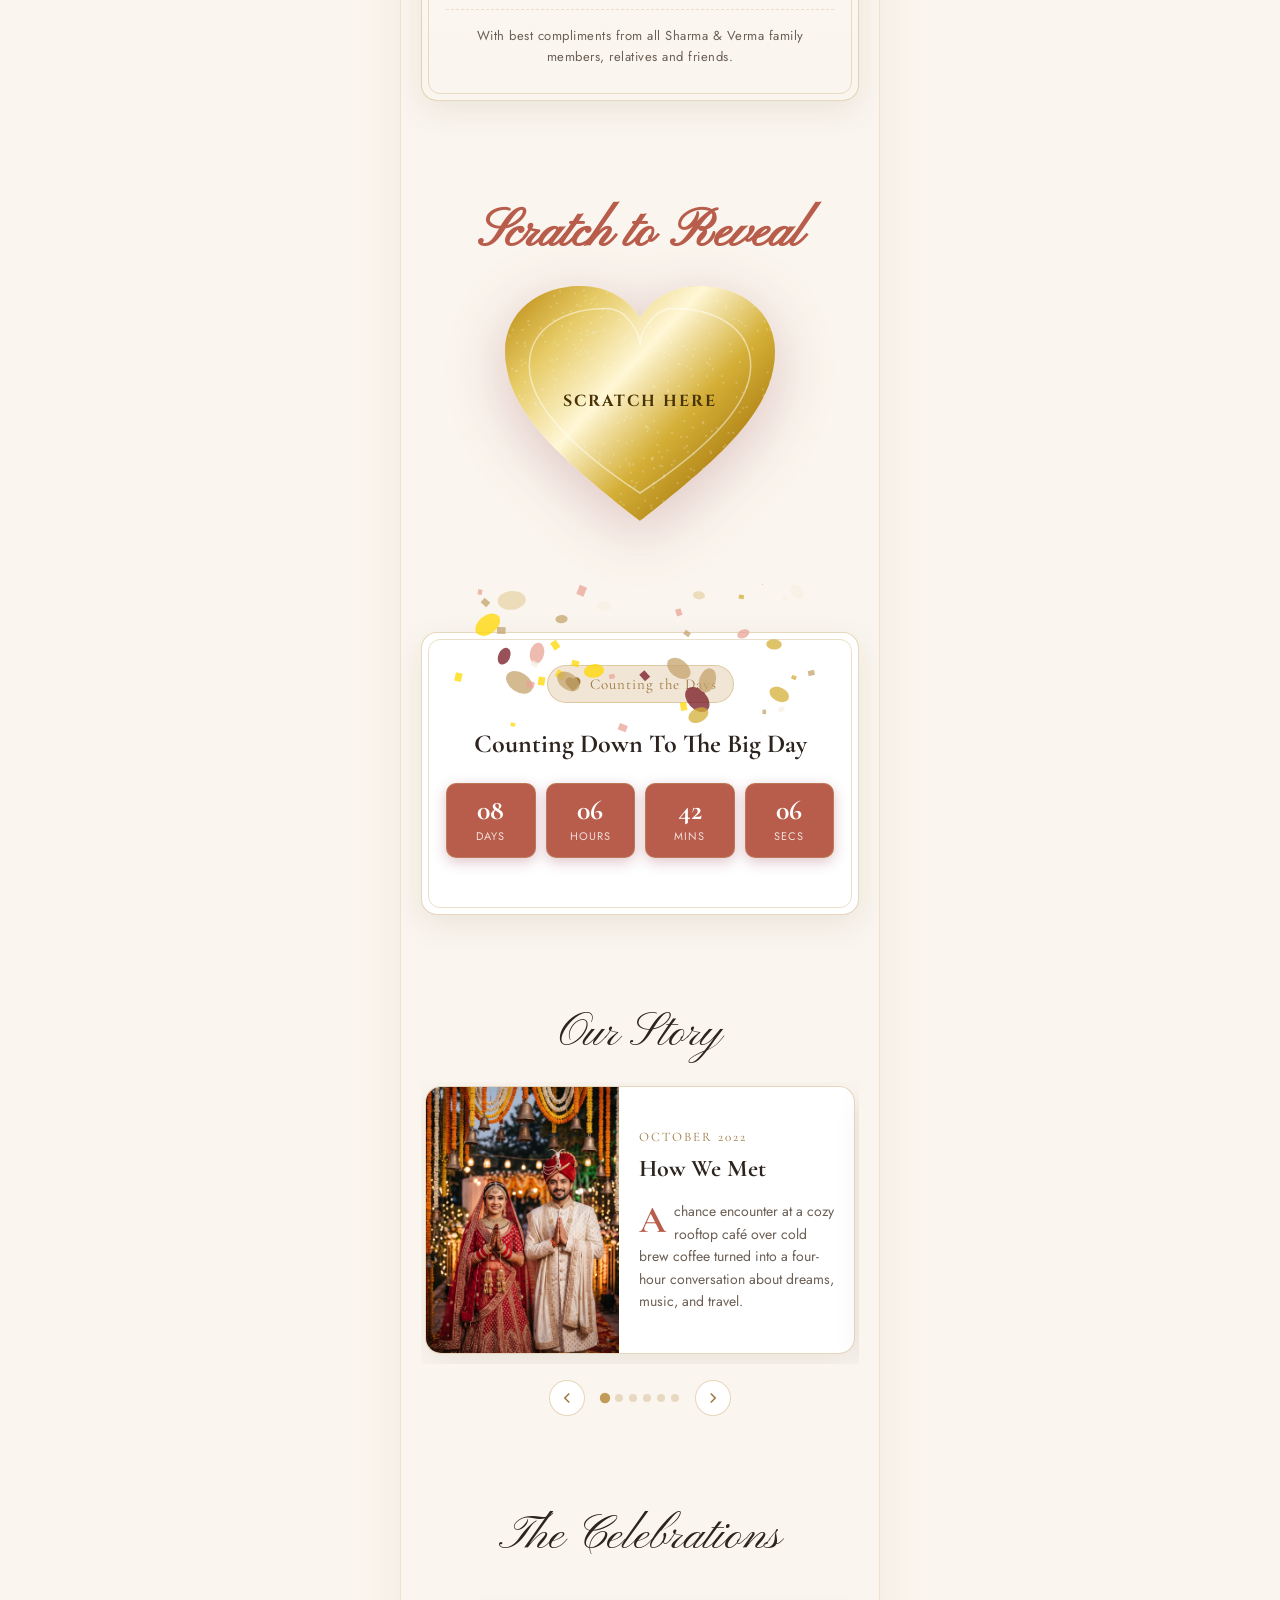
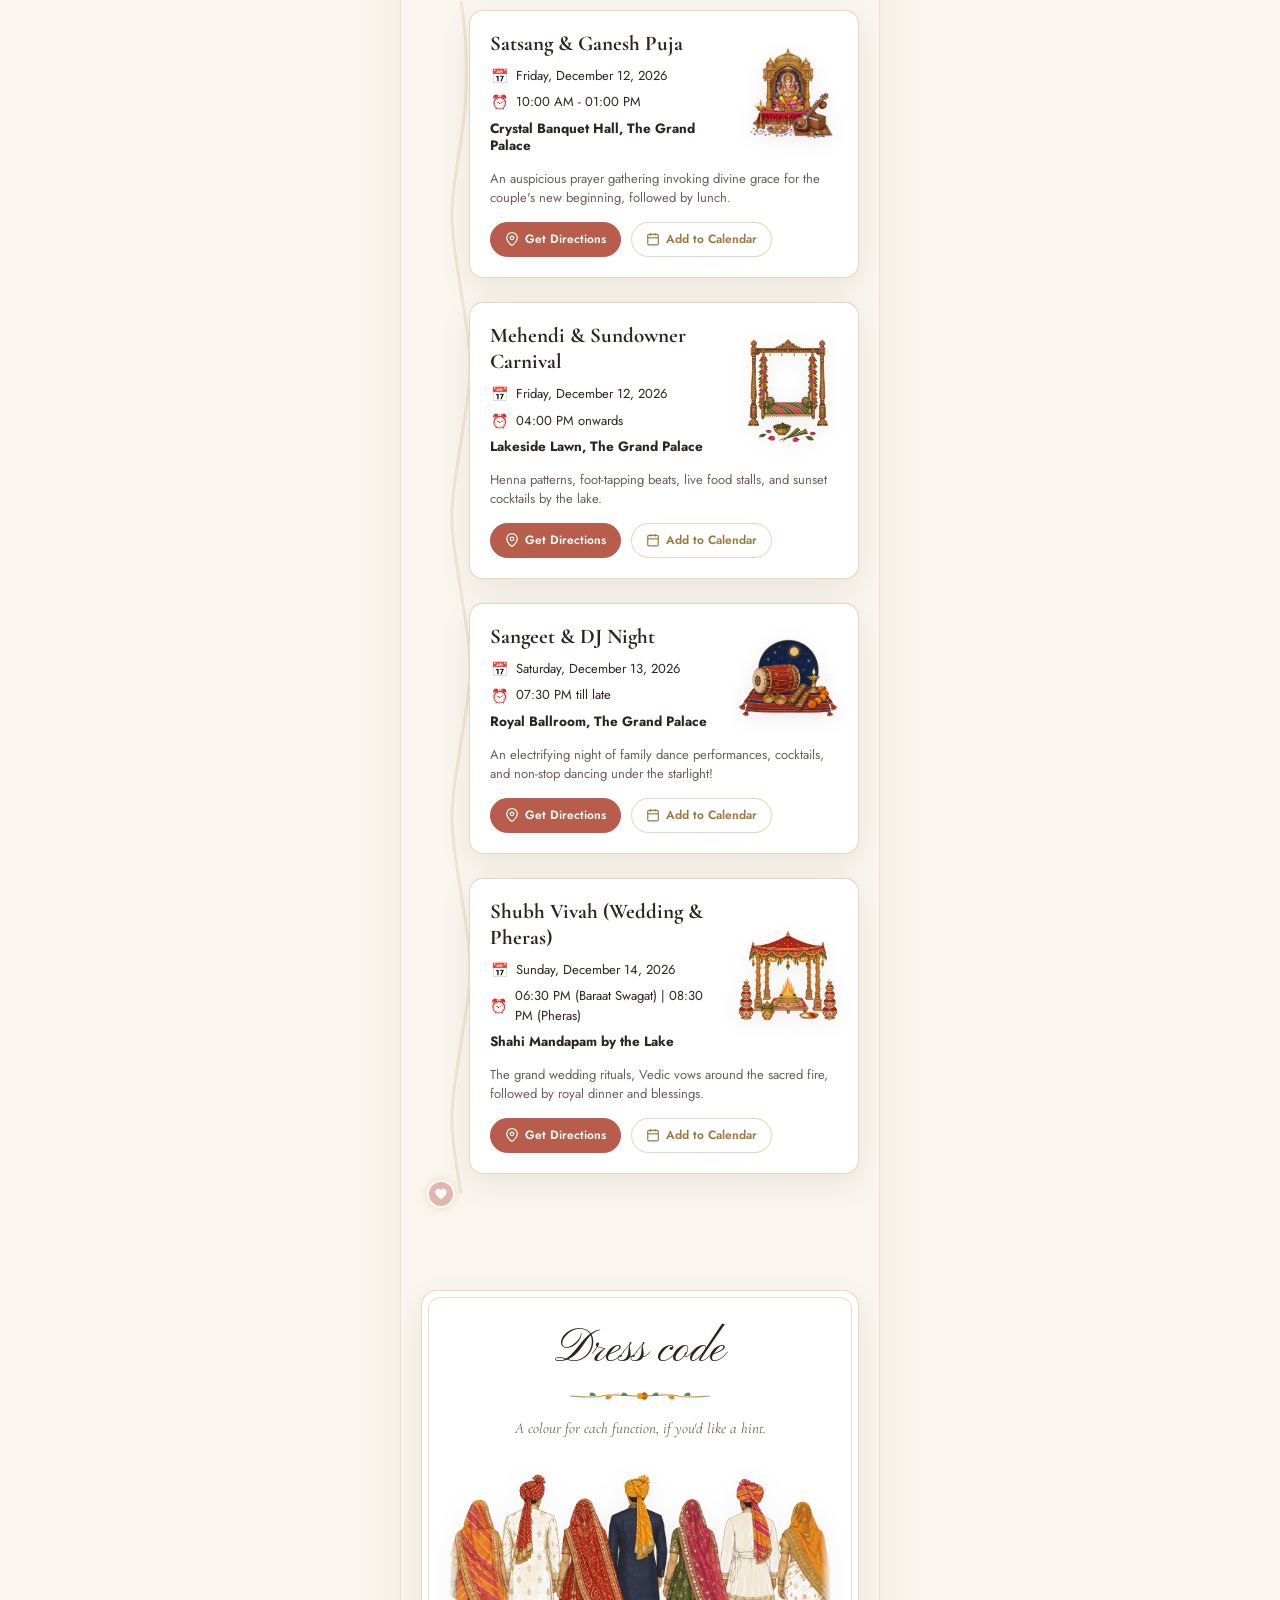
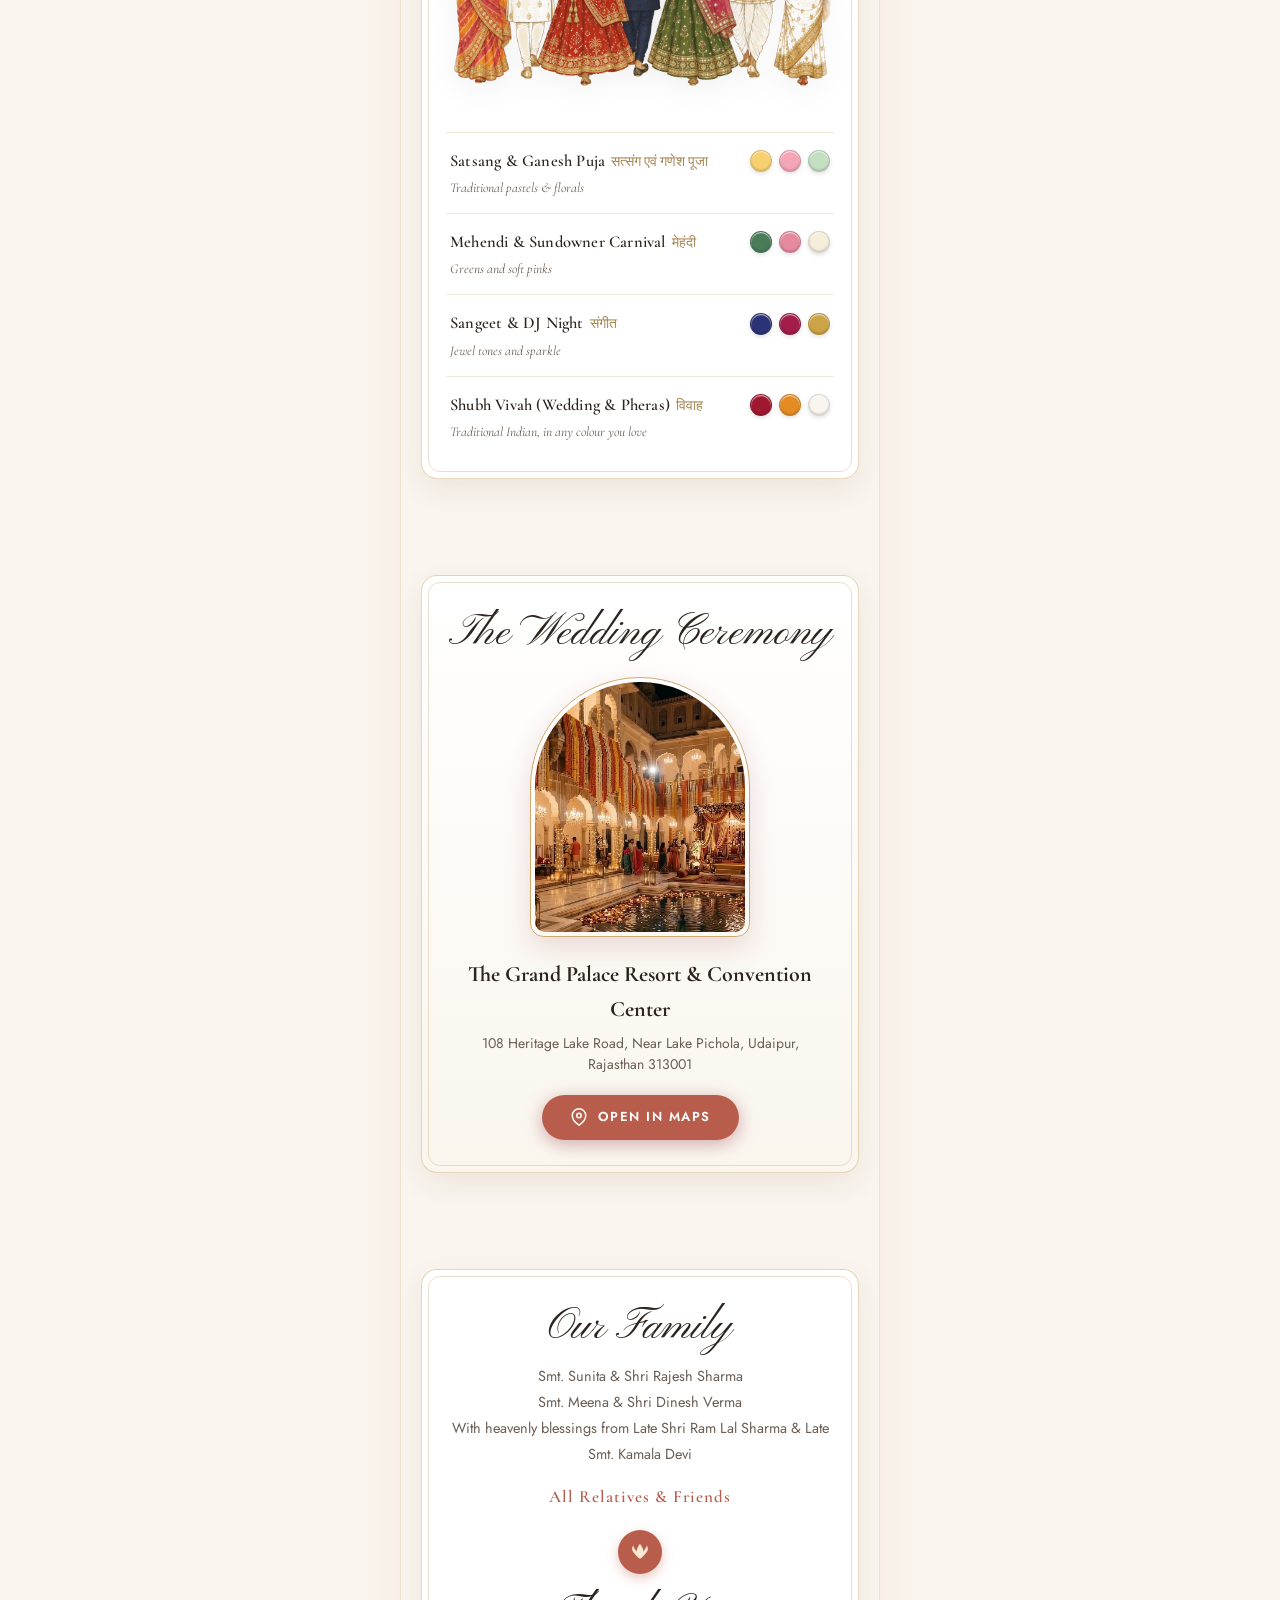
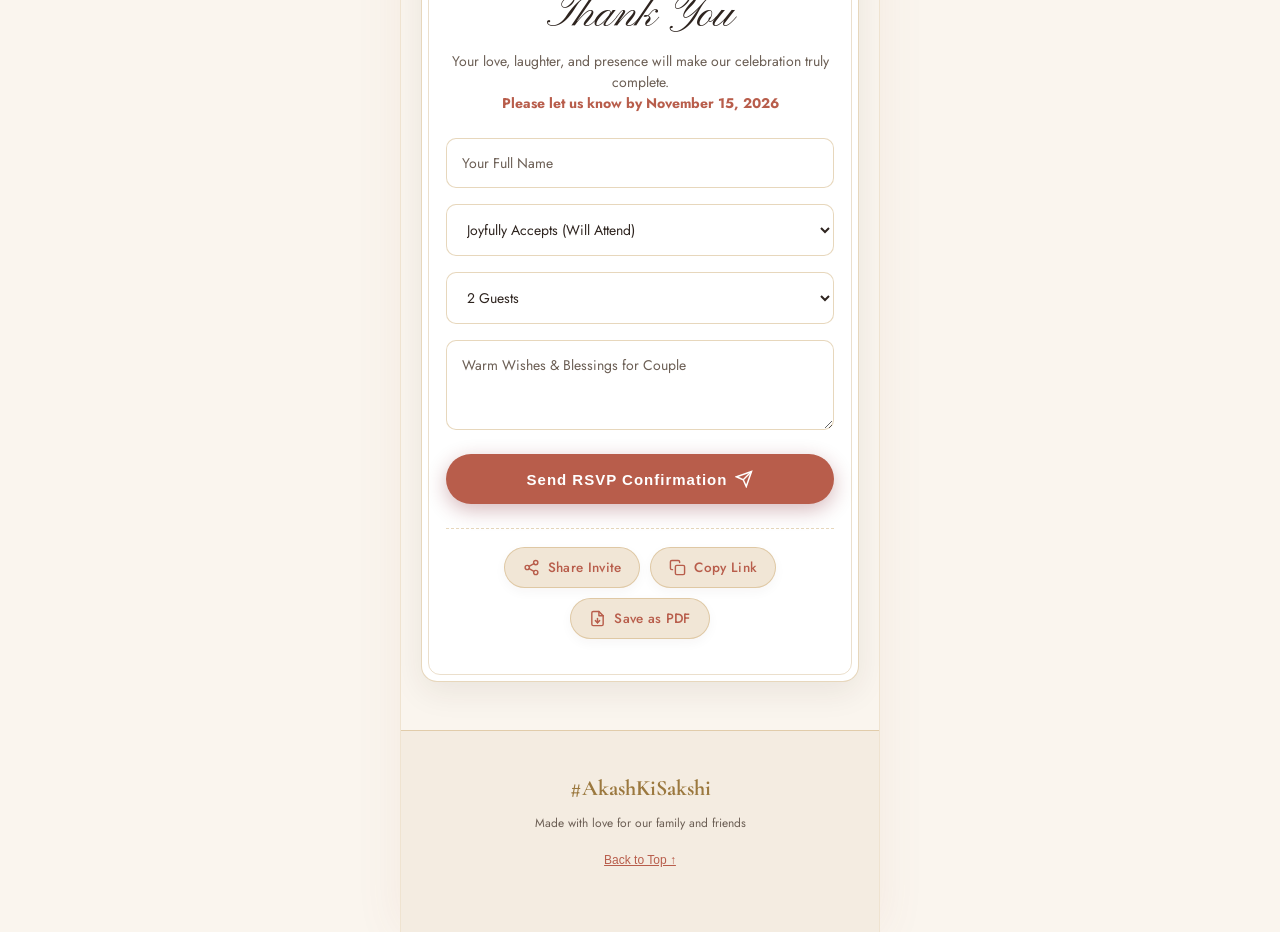
==== commit 7020dab0: "Update card to Velvet Royal Arch edition: Add dress code section, miniature ceremony art, and 100% G" ====
--- a/index_standalone.html
+++ b/index_standalone.html
@@ -14,6 +14,11 @@
   <!-- High-Priority Preload Hints for Instant First-Frame Experience -->
   <link rel="preload" as="image" href="images/hero/start_scene.png">
   <link rel="preload" as="video" href="video/envelope_opening.mp4" type="video/mp4">
+
+  <!-- Gujarati & Latin Web Fonts -->
+  <link rel="preconnect" href="https://fonts.googleapis.com">
+  <link rel="preconnect" href="https://fonts.gstatic.com" crossorigin>
+  <link href="https://fonts.googleapis.com/css2?family=Mukta+Vaani:wght@400;500;600;700;800&family=Cormorant+Garamond:ital,wght@0,400;0,600;0,700;1,400&display=swap" rel="stylesheet">
 
   <!-- Core Stylesheet -->
   <style>
@@ -1128,47 +1133,71 @@
   border-color: var(--gold-dark);
 }
 
+.event-card-header-row {
+  display: flex;
+  align-items: center;
+  justify-content: space-between;
+  gap: 14px;
+  margin-bottom: 12px;
+}
+
+.event-card-info-col {
+  flex: 1 1 auto;
+  min-width: 0;
+}
+
+.event-card-art-col {
+  flex: 0 0 100px;
+  width: 100px;
+  display: flex;
+  align-items: center;
+  justify-content: center;
+}
+
+.event-card-art-img {
+  width: 100%;
+  height: auto;
+  max-height: 105px;
+  object-fit: contain;
+  filter: drop-shadow(0 4px 10px rgba(0, 0, 0, 0.08));
+  transition: transform 0.3s cubic-bezier(0.25, 1, 0.5, 1);
+}
+
+.event-card:hover .event-card-art-img {
+  transform: translateY(-3px) scale(1.05);
+}
+
 .event-name-bold {
   font-family: var(--font-serif);
-  font-size: 22px;
+  font-size: 21px;
   font-weight: 700;
   color: var(--espresso-text);
-  margin-bottom: 10px;
-  line-height: 1.2;
+  margin-bottom: 8px;
+  line-height: 1.25;
 }
 
 .event-info-line {
   display: flex;
   align-items: center;
   gap: 8px;
-  font-size: 13.5px;
+  font-size: 13px;
   color: var(--espresso-text);
-  margin-bottom: 5px;
+  margin-bottom: 4px;
 }
 
 .event-icon-sym {
-  font-size: 15px;
-  width: 20px;
+  font-size: 14px;
+  width: 18px;
   text-align: center;
   color: var(--terracotta);
 }
 
 .event-location-bold {
-  font-size: 14px;
+  font-size: 13.5px;
   font-weight: 700;
   color: var(--espresso-text);
-  margin: 10px 0 6px;
-}
-
-.dress-code-badge {
-  display: inline-block;
-  font-size: 11px;
-  background: var(--bg-card-tint);
-  color: var(--espresso-text);
-  padding: 3px 10px;
-  border-radius: 12px;
-  border: 1px solid rgba(194, 155, 88, 0.4);
-  margin: 4px 0 8px;
+  margin: 6px 0 2px;
+  line-height: 1.3;
 }
 
 .event-desc {
@@ -1215,6 +1244,153 @@
 .event-btn.calendar:hover {
   background: var(--bg-card-tint);
   color: var(--espresso-text);
+}
+
+/* ==============================================================================
+   DRESS CODE SECTION (Standalone Luxury Dress Palette Section)
+   ============================================================================== */
+.dresscode-section {
+  position: relative;
+}
+
+.dresscode-card {
+  text-align: center;
+}
+
+.dresscode-heading-wrap {
+  margin-bottom: 12px;
+}
+
+.dresscode-title {
+  font-size: 46px;
+  margin-bottom: 4px;
+}
+
+.dresscode-flourish {
+  display: flex;
+  justify-content: center;
+  align-items: center;
+  margin: 6px 0 10px;
+}
+
+.dresscode-subtitle {
+  font-family: var(--font-serif);
+  font-size: 15px;
+  font-style: italic;
+  color: var(--text-muted);
+  line-height: 1.4;
+  margin-bottom: 8px;
+}
+
+.dresscode-banner-wrap {
+  width: 100%;
+  margin: 14px 0 20px;
+  display: flex;
+  justify-content: center;
+}
+
+.dresscode-banner-img {
+  width: 100%;
+  max-width: 460px;
+  height: auto;
+  display: block;
+  object-fit: contain;
+  filter: drop-shadow(0 6px 14px rgba(0, 0, 0, 0.06));
+}
+
+.dresscode-list {
+  text-align: left;
+  border-top: 1px solid rgba(194, 155, 88, 0.25);
+  margin-top: 10px;
+}
+
+.dresscode-item {
+  padding: 15px 4px;
+  border-bottom: 1px solid rgba(194, 155, 88, 0.22);
+}
+
+.dresscode-item:last-child {
+  border-bottom: none;
+  padding-bottom: 4px;
+}
+
+.dresscode-item-header {
+  display: flex;
+  justify-content: space-between;
+  align-items: center;
+  gap: 12px;
+}
+
+.dresscode-item-names {
+  display: flex;
+  align-items: baseline;
+  gap: 6px;
+  flex-wrap: wrap;
+}
+
+.dresscode-name-en {
+  font-family: var(--font-serif);
+  font-size: 16.5px;
+  font-weight: 600;
+  color: var(--text-primary);
+  letter-spacing: 0.2px;
+}
+
+.dresscode-name-hi {
+  font-family: var(--font-serif);
+  font-size: 14px;
+  color: var(--gold-dark);
+  font-weight: 400;
+  opacity: 0.9;
+}
+
+.dresscode-swatches {
+  display: flex;
+  gap: 7px;
+  align-items: center;
+  flex-shrink: 0;
+}
+
+.color-swatch {
+  width: 22px;
+  height: 22px;
+  border-radius: 50%;
+  display: inline-block;
+  box-shadow: inset 0 1px 1px rgba(255, 255, 255, 0.75), inset 0 -1px 2px rgba(0, 0, 0, 0.18), 0 2px 4px rgba(0, 0, 0, 0.12);
+  border: 1px solid rgba(0, 0, 0, 0.12);
+  transition: transform 0.25s cubic-bezier(0.25, 1, 0.5, 1), box-shadow 0.25s ease;
+  cursor: pointer;
+}
+
+.color-swatch:hover {
+  transform: scale(1.18);
+  box-shadow: 0 4px 8px rgba(0, 0, 0, 0.18);
+}
+
+.dresscode-item-desc {
+  font-family: var(--font-serif);
+  font-size: 13.5px;
+  color: var(--text-muted);
+  margin-top: 5px;
+  font-style: italic;
+  line-height: 1.4;
+}
+
+@media (max-width: 380px) {
+  .event-card-art-col {
+    flex: 0 0 80px;
+    width: 80px;
+  }
+  .event-card-art-img {
+    max-height: 85px;
+  }
+  .event-name-bold {
+    font-size: 19px;
+  }
+  .color-swatch {
+    width: 19px;
+    height: 19px;
+  }
 }
 
 /* ==============================================================================
@@ -1551,7 +1727,8 @@
   #backToTopBtn,
   .carousel-nav,
   .event-actions-row,
-  .maps-pulse-btn {
+  .maps-pulse-btn,
+  .lang-switch-fab {
     display: none !important;
   }
 
@@ -1636,6 +1813,95 @@
 .footer-credits {
   font-size: 12px;
   color: var(--text-muted);
+}
+
+/* ==============================================================================
+   GUJARATI BILINGUAL LANGUAGE SWITCHER & TYPOGRAPHY
+   ============================================================================== */
+.lang-switch-fab {
+  position: fixed;
+  bottom: 22px;
+  right: max(16px, calc(50% - 215px));
+  z-index: 99999;
+  display: inline-flex;
+  align-items: center;
+  gap: 7px;
+  padding: 8px 16px;
+  background: rgba(255, 255, 255, 0.94);
+  backdrop-filter: blur(10px);
+  -webkit-backdrop-filter: blur(10px);
+  border: 1.5px solid var(--gold-primary);
+  border-radius: 26px;
+  box-shadow: 0 6px 20px rgba(44, 36, 29, 0.18), 0 2px 6px rgba(184, 93, 75, 0.12);
+  color: var(--espresso-text);
+  font-family: 'Mukta Vaani', 'Noto Sans Gujarati', 'Shruti', sans-serif;
+  font-size: 13.5px;
+  font-weight: 700;
+  cursor: pointer;
+  transition: transform 0.25s cubic-bezier(0.25, 1, 0.5, 1), box-shadow 0.25s ease, background 0.25s ease, border-color 0.25s ease;
+  outline: none;
+  user-select: none;
+  -webkit-tap-highlight-color: transparent;
+}
+
+.lang-switch-fab:hover {
+  transform: translateY(-2px) scale(1.04);
+  background: #FFFFFF;
+  box-shadow: 0 8px 24px rgba(44, 36, 29, 0.24);
+  border-color: var(--terracotta);
+}
+
+.lang-switch-fab:active {
+  transform: scale(0.96);
+}
+
+.lang-pill-icon {
+  display: inline-flex;
+  align-items: center;
+  justify-content: center;
+  color: var(--terracotta);
+}
+
+.lang-pill-text {
+  letter-spacing: 0.5px;
+}
+
+/* Gujarati Typography Enhancement */
+body.lang-gu {
+  font-family: 'Mukta Vaani', 'Noto Sans Gujarati', 'Shruti', 'Gujarati Sangam MN', sans-serif;
+}
+
+body.lang-gu .script-heading {
+  font-family: 'Mukta Vaani', 'Noto Sans Gujarati', serif;
+  font-weight: 700;
+  letter-spacing: 0.5px;
+  line-height: 1.35;
+}
+
+body.lang-gu .hero-couple-names {
+  font-family: 'Mukta Vaani', 'Noto Sans Gujarati', serif;
+  font-size: 38px;
+  font-weight: 700;
+  line-height: 1.3;
+}
+
+body.lang-gu .event-name-bold {
+  font-family: 'Mukta Vaani', 'Noto Sans Gujarati', sans-serif;
+  font-weight: 700;
+  font-size: 20px;
+}
+
+body.lang-gu .venue-title-big {
+  font-family: 'Mukta Vaani', 'Noto Sans Gujarati', serif;
+  font-weight: 700;
+}
+
+body.lang-gu .blessing-text,
+body.lang-gu .invitation-wording,
+body.lang-gu .event-desc,
+body.lang-gu .story-desc {
+  font-family: 'Mukta Vaani', 'Noto Sans Gujarati', sans-serif;
+  line-height: 1.6;
 }
 
 </style>
@@ -1656,6 +1922,18 @@
 </head>
 <body class="scroll-locked">
 
+  <!-- Floating Gujarati / English Language Switcher Button -->
+  <button class="lang-switch-fab" id="langSwitchBtn" title="Switch to Gujarati / ગુજરાતીમાં જુઓ" aria-label="Switch Language">
+    <span class="lang-pill-icon">
+      <svg width="18" height="18" viewBox="0 0 24 24" fill="none" stroke="currentColor" stroke-width="2">
+        <circle cx="12" cy="12" r="10"></circle>
+        <line x1="2" y1="12" x2="22" y2="12"></line>
+        <path d="M12 2a15.3 15.3 0 0 1 4 10 15.3 15.3 0 0 1-4 10 15.3 15.3 0 0 1-4-10 15.3 15.3 0 0 1 4-10z"></path>
+      </svg>
+    </span>
+    <span class="lang-pill-text" id="langSwitchText">ગુજરાતી</span>
+  </button>
+
   <!-- Background Audio Element (preload="none" prevents stealing network bandwidth on initial load) -->
   <audio id="bgAudio" loop preload="none">
     <source src="song/song.mp3" type="audio/mp3">
@@ -1681,15 +1959,15 @@
         <div class="video-endscreen-reveal" id="videoEndscreenReveal" style="background-image: url('images/hero/end_scene.png');">
           <canvas id="lightTrailCanvas"></canvas>
           <div class="hero-content">
-            <p class="hero-tagline">We're getting married</p>
-            <h1 class="hero-couple-names">
+            <p class="hero-tagline" data-i18n="hero_tagline">We're getting married</p>
+            <h1 class="hero-couple-names" data-i18n="hero_couple_names">
               Akash
               <span class="hero-ampersand">&</span>
               Sakshi
             </h1>
 
             <div class="scroll-hint">
-              <span style="font-size: 11px; letter-spacing: 2px; text-transform: uppercase;">Scroll to Enter</span>
+              <span data-i18n="scroll_hint" style="font-size: 11px; letter-spacing: 2px; text-transform: uppercase;">Scroll to Enter</span>
               <svg width="18" height="18" viewBox="0 0 24 24" fill="none" stroke="currentColor" stroke-width="2">
                 <polyline points="6 9 12 15 18 9"></polyline>
               </svg>
@@ -1707,33 +1985,33 @@
           <div class="ganesha-header-wrap">
             <img src="images/decor/ganesha.png" alt="Shree Ganeshji" class="ganesha-img">
           </div>
-          <h2 class="shloka-header">ॐ श्री गणेशाय नमः</h2>
-          <p class="shloka-desc">With the divine blessings of Lord Ganesha and our beloved ancestors, we embark on this sacred journey of love and togetherness.</p>
+          <h2 class="shloka-header" data-i18n="blessing_header">ॐ श्री गणेशाय नमः</h2>
+          <p class="shloka-desc" data-i18n="blessing_text">With the divine blessings of Lord Ganesha and our beloved ancestors, we embark on this sacred journey of love and togetherness.</p>
 
           <div class="gold-divider">✦ ✦ ✦</div>
 
-          <p class="lineage-text">With heavenly blessings from Late Shri Ram Lal Sharma & Late Smt. Kamala Devi</p>
-
-          <p class="invitation-body">
+          <p class="lineage-text" data-i18n="grandparents_blessings">With heavenly blessings from Late Shri Ram Lal Sharma & Late Smt. Kamala Devi</p>
+
+          <p class="invitation-body" data-i18n="formal_invitation_body">
             Cordially request the pleasure of your gracious company and blessings on the auspicious wedding ceremony of their beloved children.
           </p>
 
           <!-- Individual Lineage: Son of / Daughter of format -->
           <div class="couple-family-lineage">
             <div class="person-card">
-              <div class="person-full-name">Akash Sharma</div>
-              <p class="person-relation">Son of <strong>Smt. Sunita & Shri Rajesh Sharma</strong></p>
+              <div class="person-full-name" data-i18n="groom_full_name">Akash Sharma</div>
+              <p class="person-relation"><span data-i18n="son_of">Son of</span> <strong data-i18n="host_groom_parents">Smt. Sunita & Shri Rajesh Sharma</strong></p>
             </div>
 
-            <div class="weds-script">weds</div>
+            <div class="weds-script" data-i18n="weds_text">weds</div>
 
             <div class="person-card">
-              <div class="person-full-name">Sakshi Verma</div>
-              <p class="person-relation">Daughter of <strong>Smt. Meena & Shri Dinesh Verma</strong></p>
+              <div class="person-full-name" data-i18n="bride_full_name">Sakshi Verma</div>
+              <p class="person-relation"><span data-i18n="daughter_of">Daughter of</span> <strong data-i18n="host_bride_parents">Smt. Meena & Shri Dinesh Verma</strong></p>
             </div>
           </div>
 
-          <p class="compliments-footer">With best compliments from all Sharma & Verma family members, relatives and friends.</p>
+          <p class="compliments-footer" data-i18n="compliments_note">With best compliments from all Sharma & Verma family members, relatives and friends.</p>
         </div>
       </section>
 
@@ -1743,17 +2021,17 @@
            ============================================================================ -->
       <section class="section-container heart-scratch-section" id="scratchCardSection">
         <div class="scratch-header-wrap">
-          <h2 class="scratch-title" id="scratchHeading">Scratch to Reveal</h2>
+          <h2 class="scratch-title" id="scratchHeading" data-i18n="scratch_card_title">Scratch to Reveal</h2>
         </div>
 
         <div class="pure-heart-stage">
           <!-- Revealed Date Card Layer (Heart Shaped) -->
           <div class="revealed-heart-card" id="revealedHeartCard">
             <div class="heart-inner-decor">✦</div>
-            <div class="revealed-date-day">14th</div>
-            <div class="revealed-date-month">December</div>
-            <div class="revealed-date-year">2026</div>
-            <div class="heart-city-note">Udaipur, Rajasthan</div>
+            <div class="revealed-date-day" data-i18n="revealed_date_day">14th</div>
+            <div class="revealed-date-month" data-i18n="revealed_date_month">December</div>
+            <div class="revealed-date-year" data-i18n="revealed_date_year">2026</div>
+            <div class="heart-city-note" data-i18n="heart_venue_city">Udaipur, Rajasthan</div>
           </div>
 
           <!-- Animated Golden Heart Border Layer -->
@@ -1786,29 +2064,29 @@
             <svg width="18" height="18" viewBox="0 0 24 24" fill="currentColor">
               <path d="M12 21.35l-1.45-1.32C5.4 15.36 2 12.28 2 8.5 2 5.42 4.42 3 7.5 3c1.74 0 3.41.81 4.5 2.09C13.09 3.81 14.76 3 16.5 3 19.58 3 22 5.42 22 8.5c0 3.78-3.4 6.86-8.55 11.54L12 21.35z"/>
             </svg>
-            Counting the Days
+            <span data-i18n="countdown_subtitle">Counting the Days</span>
           </div>
 
-          <h2 style="font-family: var(--font-serif); font-size: 26px; margin-bottom: 18px; color: var(--espresso-text);">
+          <h2 data-i18n="countdown_heading" style="font-family: var(--font-serif); font-size: 26px; margin-bottom: 18px; color: var(--espresso-text);">
             Counting Down To The Big Day
           </h2>
 
           <div class="countdown-grid">
             <div class="countdown-box">
               <div class="countdown-num" id="days">00</div>
-              <div class="countdown-label">Days</div>
+              <div class="countdown-label" data-i18n="countdown_days">Days</div>
             </div>
             <div class="countdown-box">
               <div class="countdown-num" id="hours">00</div>
-              <div class="countdown-label">Hours</div>
+              <div class="countdown-label" data-i18n="countdown_hours">Hours</div>
             </div>
             <div class="countdown-box">
               <div class="countdown-num" id="minutes">00</div>
-              <div class="countdown-label">Mins</div>
+              <div class="countdown-label" data-i18n="countdown_mins">Mins</div>
             </div>
             <div class="countdown-box">
               <div class="countdown-num" id="seconds">00</div>
-              <div class="countdown-label">Secs</div>
+              <div class="countdown-label" data-i18n="countdown_secs">Secs</div>
             </div>
           </div>
         </div>
@@ -1819,7 +2097,7 @@
            ============================================================================ -->
       <section class="section-container story-section-wrap" id="storySection">
         <div style="text-align: center; margin-bottom: 20px;">
-          <h2 class="script-heading" style="font-size: 46px;">
+          <h2 class="script-heading" data-i18n="story_heading" style="font-size: 46px;">
             Our Story
           </h2>
         </div>
@@ -1833,9 +2111,9 @@
                     <img src="images/gallery/story_1.jpg" alt="How We Met">
                   </div>
                   <div class="story-content">
-                    <div class="story-year">October 2022</div>
-                    <h3 class="story-title">How We Met</h3>
-                    <p class="story-desc">A chance encounter at a cozy rooftop café over cold brew coffee turned into a four-hour conversation about dreams, music, and travel.</p>
+                    <div class="story-year" data-i18n="story_1_year">October 2022</div>
+                    <h3 class="story-title" data-i18n="story_1_title">How We Met</h3>
+                    <p class="story-desc" data-i18n="story_1_desc">A chance encounter at a cozy rooftop café over cold brew coffee turned into a four-hour conversation about dreams, music, and travel.</p>
                   </div>
                 </div>
               </div>
@@ -1847,9 +2125,9 @@
                     <img src="images/gallery/story_2.jpg" alt="The First Trip">
                   </div>
                   <div class="story-content">
-                    <div class="story-year">November 2023</div>
-                    <h3 class="story-title">The First Trip</h3>
-                    <p class="story-desc">Exploring the misty hills of Munnar, getting caught in sudden monsoon rains, and realizing we never wanted to wander through life without each other.</p>
+                    <div class="story-year" data-i18n="story_2_year">November 2023</div>
+                    <h3 class="story-title" data-i18n="story_2_title">The First Trip</h3>
+                    <p class="story-desc" data-i18n="story_2_desc">Exploring the misty hills of Munnar, getting caught in sudden monsoon rains, and realizing we never wanted to wander through life without each other.</p>
                   </div>
                 </div>
               </div>
@@ -1861,9 +2139,9 @@
                     <img src="images/gallery/story_3.jpg" alt="The Proposal">
                   </div>
                   <div class="story-content">
-                    <div class="story-year">February 2025</div>
-                    <h3 class="story-title">The Proposal</h3>
-                    <p class="story-desc">Under a golden sunset on a quiet beach in Goa, with waves softly crashing against the shore, Akash got down on one knee. Sakshi said yes before he could even finish asking!</p>
+                    <div class="story-year" data-i18n="story_3_year">February 2025</div>
+                    <h3 class="story-title" data-i18n="story_3_title">The Proposal</h3>
+                    <p class="story-desc" data-i18n="story_3_desc">Under a golden sunset on a quiet beach in Goa, with waves softly crashing against the shore, Akash got down on one knee. Sakshi said yes before he could even finish asking!</p>
                   </div>
                 </div>
               </div>
@@ -1875,9 +2153,9 @@
                     <img src="images/gallery/story_4.jpg" alt="Growing Together">
                   </div>
                   <div class="story-content">
-                    <div class="story-year">June 2025</div>
-                    <h3 class="story-title">Growing Together</h3>
-                    <p class="story-desc">Through every laugh, shared dream, and adventure, our bond grew deeper and stronger each passing day.</p>
+                    <div class="story-year" data-i18n="story_4_year">June 2025</div>
+                    <h3 class="story-title" data-i18n="story_4_title">Growing Together</h3>
+                    <p class="story-desc" data-i18n="story_4_desc">Through every laugh, shared dream, and adventure, our bond grew deeper and stronger each passing day.</p>
                   </div>
                 </div>
               </div>
@@ -1889,9 +2167,9 @@
                     <img src="images/gallery/story_5.jpg" alt="The Families Meet">
                   </div>
                   <div class="story-content">
-                    <div class="story-year">September 2025</div>
-                    <h3 class="story-title">The Families Meet</h3>
-                    <p class="story-desc">Bringing our two families together filled the room with joy, sweet blessings, and heartwarming celebration.</p>
+                    <div class="story-year" data-i18n="story_5_year">September 2025</div>
+                    <h3 class="story-title" data-i18n="story_5_title">The Families Meet</h3>
+                    <p class="story-desc" data-i18n="story_5_desc">Bringing our two families together filled the room with joy, sweet blessings, and heartwarming celebration.</p>
                   </div>
                 </div>
               </div>
@@ -1903,9 +2181,9 @@
                     <img src="images/gallery/story_6.jpg" alt="Counting Down to Forever">
                   </div>
                   <div class="story-content">
-                    <div class="story-year">December 2026</div>
-                    <h3 class="story-title">Counting Down to Forever</h3>
-                    <p class="story-desc">Ready to begin this sacred next chapter surrounded by the love, laughter, and blessings of our dearest family and friends.</p>
+                    <div class="story-year" data-i18n="story_6_year">December 2026</div>
+                    <h3 class="story-title" data-i18n="story_6_title">Counting Down to Forever</h3>
+                    <p class="story-desc" data-i18n="story_6_desc">Ready to begin this sacred next chapter surrounded by the love, laughter, and blessings of our dearest family and friends.</p>
                   </div>
                 </div>
               </div>
@@ -1941,7 +2219,7 @@
            ============================================================================ -->
       <section class="section-container timeline-section" id="timelineSection">
         <div style="text-align: center; margin-bottom: 24px;">
-          <h2 class="script-heading" style="font-size: 48px;">
+          <h2 class="script-heading" data-i18n="celebrations_heading" style="font-size: 48px;">
             The Celebrations
           </h2>
         </div>
@@ -1966,20 +2244,26 @@
           <div class="timeline-cards-list">
             
           <div class="event-card">
-            <h3 class="event-name-bold">Satsang & Ganesh Puja</h3>
-            <div class="event-info-line">
-              <span class="event-icon-sym">📅</span>
-              <span>Friday, December 12, 2026</span>
+            <div class="event-card-header-row">
+              <div class="event-card-info-col">
+                <h3 class="event-name-bold" data-i18n="event_1_name">Satsang & Ganesh Puja</h3>
+                <div class="event-info-line">
+                  <span class="event-icon-sym">📅</span>
+                  <span data-i18n="event_1_date">Friday, December 12, 2026</span>
+                </div>
+                <div class="event-info-line">
+                  <span class="event-icon-sym">⏰</span>
+                  <span data-i18n="event_1_time">10:00 AM - 01:00 PM</span>
+                </div>
+                <div class="event-location-bold">
+                  <strong data-i18n="event_1_venue">Crystal Banquet Hall, The Grand Palace</strong>
+                </div>
+              </div>
+              <div class="event-card-art-col">
+                <img src="images/events/event_1_satsang.webp" alt="Satsang & Ganesh Puja" class="event-card-art-img" loading="lazy">
+              </div>
             </div>
-            <div class="event-info-line">
-              <span class="event-icon-sym">⏰</span>
-              <span>10:00 AM - 01:00 PM</span>
-            </div>
-            <div class="event-location-bold">
-              <strong>Crystal Banquet Hall, The Grand Palace</strong>
-            </div>
-            <div class="dress-code-badge">👗 Dress Code: Traditional Pastels & Florals</div>
-            <p class="event-desc">An auspicious prayer gathering invoking divine grace for the couple's new beginning, followed by lunch.</p>
+            <p class="event-desc" data-i18n="event_1_desc">An auspicious prayer gathering invoking divine grace for the couple's new beginning, followed by lunch.</p>
             <div class="event-actions-row">
               <a href="https://www.google.com/maps/search/?api=1&query=Crystal+Banquet+Hall+The+Grand+Palace+Udaipur+Rajasthan" target="_blank" rel="noopener" class="event-btn directions" title="Get Directions to Satsang & Ganesh Puja">
                 <svg width="14" height="14" viewBox="0 0 24 24" fill="none" stroke="currentColor" stroke-width="2"><path d="M21 10c0 7-9 13-9 13s-9-6-9-13a9 9 0 0 1 18 0z"></path><circle cx="12" cy="10" r="3"></circle></svg>
@@ -2000,20 +2284,26 @@
         
 
           <div class="event-card">
-            <h3 class="event-name-bold">Mehendi & Sundowner Carnival</h3>
-            <div class="event-info-line">
-              <span class="event-icon-sym">📅</span>
-              <span>Friday, December 12, 2026</span>
+            <div class="event-card-header-row">
+              <div class="event-card-info-col">
+                <h3 class="event-name-bold" data-i18n="event_2_name">Mehendi & Sundowner Carnival</h3>
+                <div class="event-info-line">
+                  <span class="event-icon-sym">📅</span>
+                  <span data-i18n="event_2_date">Friday, December 12, 2026</span>
+                </div>
+                <div class="event-info-line">
+                  <span class="event-icon-sym">⏰</span>
+                  <span data-i18n="event_2_time">04:00 PM onwards</span>
+                </div>
+                <div class="event-location-bold">
+                  <strong data-i18n="event_2_venue">Lakeside Lawn, The Grand Palace</strong>
+                </div>
+              </div>
+              <div class="event-card-art-col">
+                <img src="images/events/event_2_mehendi.webp" alt="Mehendi & Sundowner Carnival" class="event-card-art-img" loading="lazy">
+              </div>
             </div>
-            <div class="event-info-line">
-              <span class="event-icon-sym">⏰</span>
-              <span>04:00 PM onwards</span>
-            </div>
-            <div class="event-location-bold">
-              <strong>Lakeside Lawn, The Grand Palace</strong>
-            </div>
-            <div class="dress-code-badge">👗 Dress Code: Bright Festive & Bohemian Colors</div>
-            <p class="event-desc">Henna patterns, foot-tapping beats, live food stalls, and sunset cocktails by the lake.</p>
+            <p class="event-desc" data-i18n="event_2_desc">Henna patterns, foot-tapping beats, live food stalls, and sunset cocktails by the lake.</p>
             <div class="event-actions-row">
               <a href="https://www.google.com/maps/search/?api=1&query=Lakeside+Lawn+The+Grand+Palace+Udaipur+Rajasthan" target="_blank" rel="noopener" class="event-btn directions" title="Get Directions to Mehendi & Sundowner Carnival">
                 <svg width="14" height="14" viewBox="0 0 24 24" fill="none" stroke="currentColor" stroke-width="2"><path d="M21 10c0 7-9 13-9 13s-9-6-9-13a9 9 0 0 1 18 0z"></path><circle cx="12" cy="10" r="3"></circle></svg>
@@ -2034,20 +2324,26 @@
         
 
           <div class="event-card">
-            <h3 class="event-name-bold">Sangeet & DJ Night</h3>
-            <div class="event-info-line">
-              <span class="event-icon-sym">📅</span>
-              <span>Saturday, December 13, 2026</span>
+            <div class="event-card-header-row">
+              <div class="event-card-info-col">
+                <h3 class="event-name-bold" data-i18n="event_3_name">Sangeet & DJ Night</h3>
+                <div class="event-info-line">
+                  <span class="event-icon-sym">📅</span>
+                  <span data-i18n="event_3_date">Saturday, December 13, 2026</span>
+                </div>
+                <div class="event-info-line">
+                  <span class="event-icon-sym">⏰</span>
+                  <span data-i18n="event_3_time">07:30 PM till late</span>
+                </div>
+                <div class="event-location-bold">
+                  <strong data-i18n="event_3_venue">Royal Ballroom, The Grand Palace</strong>
+                </div>
+              </div>
+              <div class="event-card-art-col">
+                <img src="images/events/event_3_sangeet.webp" alt="Sangeet & DJ Night" class="event-card-art-img" loading="lazy">
+              </div>
             </div>
-            <div class="event-info-line">
-              <span class="event-icon-sym">⏰</span>
-              <span>07:30 PM till late</span>
-            </div>
-            <div class="event-location-bold">
-              <strong>Royal Ballroom, The Grand Palace</strong>
-            </div>
-            <div class="dress-code-badge">👗 Dress Code: Glitz, Glamour & Indo-Western</div>
-            <p class="event-desc">An electrifying night of family dance performances, cocktails, and non-stop dancing under the starlight!</p>
+            <p class="event-desc" data-i18n="event_3_desc">An electrifying night of family dance performances, cocktails, and non-stop dancing under the starlight!</p>
             <div class="event-actions-row">
               <a href="https://www.google.com/maps/search/?api=1&query=Royal+Ballroom+The+Grand+Palace+Udaipur+Rajasthan" target="_blank" rel="noopener" class="event-btn directions" title="Get Directions to Sangeet & DJ Night">
                 <svg width="14" height="14" viewBox="0 0 24 24" fill="none" stroke="currentColor" stroke-width="2"><path d="M21 10c0 7-9 13-9 13s-9-6-9-13a9 9 0 0 1 18 0z"></path><circle cx="12" cy="10" r="3"></circle></svg>
@@ -2068,20 +2364,26 @@
         
 
           <div class="event-card">
-            <h3 class="event-name-bold">Shubh Vivah (Wedding & Pheras)</h3>
-            <div class="event-info-line">
-              <span class="event-icon-sym">📅</span>
-              <span>Sunday, December 14, 2026</span>
+            <div class="event-card-header-row">
+              <div class="event-card-info-col">
+                <h3 class="event-name-bold" data-i18n="event_4_name">Shubh Vivah (Wedding & Pheras)</h3>
+                <div class="event-info-line">
+                  <span class="event-icon-sym">📅</span>
+                  <span data-i18n="event_4_date">Sunday, December 14, 2026</span>
+                </div>
+                <div class="event-info-line">
+                  <span class="event-icon-sym">⏰</span>
+                  <span data-i18n="event_4_time">06:30 PM (Baraat Swagat) | 08:30 PM (Pheras)</span>
+                </div>
+                <div class="event-location-bold">
+                  <strong data-i18n="event_4_venue">Shahi Mandapam by the Lake</strong>
+                </div>
+              </div>
+              <div class="event-card-art-col">
+                <img src="images/events/event_4_wedding.webp" alt="Shubh Vivah (Wedding & Pheras)" class="event-card-art-img" loading="lazy">
+              </div>
             </div>
-            <div class="event-info-line">
-              <span class="event-icon-sym">⏰</span>
-              <span>06:30 PM (Baraat Swagat) | 08:30 PM (Pheras)</span>
-            </div>
-            <div class="event-location-bold">
-              <strong>Shahi Mandapam by the Lake</strong>
-            </div>
-            <div class="dress-code-badge">👗 Dress Code: Royal Traditional Elegance</div>
-            <p class="event-desc">The grand wedding rituals, Vedic vows around the sacred fire, followed by royal dinner and blessings.</p>
+            <p class="event-desc" data-i18n="event_4_desc">The grand wedding rituals, Vedic vows around the sacred fire, followed by royal dinner and blessings.</p>
             <div class="event-actions-row">
               <a href="https://www.google.com/maps/search/?api=1&query=Shahi+Mandapam+The+Grand+Palace+Resort+Udaipur+Rajasthan" target="_blank" rel="noopener" class="event-btn directions" title="Get Directions to Shubh Vivah (Wedding & Pheras)">
                 <svg width="14" height="14" viewBox="0 0 24 24" fill="none" stroke="currentColor" stroke-width="2"><path d="M21 10c0 7-9 13-9 13s-9-6-9-13a9 9 0 0 1 18 0z"></path><circle cx="12" cy="10" r="3"></circle></svg>
@@ -2105,20 +2407,111 @@
       </section>
 
       <!-- ============================================================================
+           DRESS CODE SECTION (Standalone Luxury Dress Palette Section)
+           ============================================================================ -->
+      
+      <section class="section-container dresscode-section" id="dressCodeSection">
+        <div class="ornate-card dresscode-card">
+          <div class="dresscode-heading-wrap">
+            <h2 class="script-heading dresscode-title" data-i18n="dresscode_title">Dress code</h2>
+            <div class="dresscode-flourish">
+              <svg width="140" height="24" viewBox="0 0 140 24" fill="none">
+                <path d="M70 12 C72 8, 76 6, 78 12 C76 18, 72 16, 70 12 Z" fill="#D35400" />
+                <circle cx="70" cy="12" r="3" fill="#F39C12" />
+                <path d="M68 12 C55 12, 45 9, 32 12 C25 14, 15 13, 0 12" stroke="#C29B58" stroke-width="1.2" stroke-linecap="round"/>
+                <path d="M58 12 C56 7, 50 8, 52 12" fill="#5B8C51"/>
+                <path d="M42 12 C40 17, 34 16, 36 12" fill="#E67E22"/>
+                <path d="M26 12 C24 7, 18 8, 20 12" fill="#5B8C51"/>
+                <path d="M72 12 C85 12, 95 9, 108 12 C115 14, 125 13, 140 12" stroke="#C29B58" stroke-width="1.2" stroke-linecap="round"/>
+                <path d="M82 12 C84 7, 90 8, 88 12" fill="#5B8C51"/>
+                <path d="M98 12 C100 17, 106 16, 104 12" fill="#E67E22"/>
+                <path d="M114 12 C116 7, 122 8, 120 12" fill="#5B8C51"/>
+              </svg>
+            </div>
+            <p class="dresscode-subtitle" data-i18n="dresscode_subtitle">A colour for each function, if you'd like a hint.</p>
+          </div>
+
+          <div class="dresscode-banner-wrap">
+            <img src="images/decor/dresscode_banner.webp" alt="Dress code" class="dresscode-banner-img" loading="lazy">
+          </div>
+
+          <div class="dresscode-list">
+            
+          <div class="dresscode-item">
+            <div class="dresscode-item-header">
+              <div class="dresscode-item-names">
+                <span class="dresscode-name-en" data-i18n="dress_1_name">Satsang & Ganesh Puja</span>
+                <span class="dresscode-name-hi">सत्संग एवं गणेश पूजा</span>
+              </div>
+              <div class="dresscode-swatches">
+                <span class="color-swatch" style="background-color: #F7D070;" title="#F7D070"></span><span class="color-swatch" style="background-color: #F4A6B7;" title="#F4A6B7"></span><span class="color-swatch" style="background-color: #C5DFC3;" title="#C5DFC3"></span>
+              </div>
+            </div>
+            <div class="dresscode-item-desc" data-i18n="dress_1_desc">Traditional pastels & florals</div>
+          </div>
+        
+
+          <div class="dresscode-item">
+            <div class="dresscode-item-header">
+              <div class="dresscode-item-names">
+                <span class="dresscode-name-en" data-i18n="dress_2_name">Mehendi & Sundowner Carnival</span>
+                <span class="dresscode-name-hi">मेहंदी</span>
+              </div>
+              <div class="dresscode-swatches">
+                <span class="color-swatch" style="background-color: #4A7C59;" title="#4A7C59"></span><span class="color-swatch" style="background-color: #E58A9F;" title="#E58A9F"></span><span class="color-swatch" style="background-color: #F5EEDB;" title="#F5EEDB"></span>
+              </div>
+            </div>
+            <div class="dresscode-item-desc" data-i18n="dress_2_desc">Greens and soft pinks</div>
+          </div>
+        
+
+          <div class="dresscode-item">
+            <div class="dresscode-item-header">
+              <div class="dresscode-item-names">
+                <span class="dresscode-name-en" data-i18n="dress_3_name">Sangeet & DJ Night</span>
+                <span class="dresscode-name-hi">संगीत</span>
+              </div>
+              <div class="dresscode-swatches">
+                <span class="color-swatch" style="background-color: #2B3377;" title="#2B3377"></span><span class="color-swatch" style="background-color: #A31D4B;" title="#A31D4B"></span><span class="color-swatch" style="background-color: #CCA447;" title="#CCA447"></span>
+              </div>
+            </div>
+            <div class="dresscode-item-desc" data-i18n="dress_3_desc">Jewel tones and sparkle</div>
+          </div>
+        
+
+          <div class="dresscode-item">
+            <div class="dresscode-item-header">
+              <div class="dresscode-item-names">
+                <span class="dresscode-name-en" data-i18n="dress_4_name">Shubh Vivah (Wedding & Pheras)</span>
+                <span class="dresscode-name-hi">विवाह</span>
+              </div>
+              <div class="dresscode-swatches">
+                <span class="color-swatch" style="background-color: #A01830;" title="#A01830"></span><span class="color-swatch" style="background-color: #E58B24;" title="#E58B24"></span><span class="color-swatch" style="background-color: #FAF5EE;" title="#FAF5EE"></span>
+              </div>
+            </div>
+            <div class="dresscode-item-desc" data-i18n="dress_4_desc">Traditional Indian, in any colour you love</div>
+          </div>
+        
+          </div>
+        </div>
+      </section>
+    
+
+      <!-- ============================================================================
            ANIMATION 8: CEREMONY LOCATION CARD & MAP INTEGRATION
            ============================================================================ -->
       <section class="section-container">
         <div class="ornate-card venue-location-card">
-          <h2 class="script-heading" style="font-size: 44px; margin-bottom: 16px;">
+          <h2 class="script-heading" data-i18n="venue_section_heading" style="font-size: 44px; margin-bottom: 16px;">
             The Wedding Ceremony
           </h2>
           <div class="venue-thumb-frame">
             <img src="images/venue/venue.png" alt="The Grand Palace Resort & Convention Center">
           </div>
-          <h3 class="venue-title-big" style="font-family: var(--font-serif); font-size: 22px;">The Grand Palace Resort & Convention Center</h3>
-          <p class="venue-address-text">108 Heritage Lake Road, Near Lake Pichola, Udaipur, Rajasthan 313001</p>
-
-          <a href="https://maps.google.com/?q=The+Grand+Palace+Resort+Udaipur" target="_blank" rel="noopener" class="maps-pulse-btn">
+          <h3 class="venue-title-big" data-i18n="venue_name" style="font-family: var(--font-serif); font-size: 22px;">The Grand Palace Resort & Convention Center</h3>
+          <p class="venue-address-text" data-i18n="venue_address">108 Heritage Lake Road, Near Lake Pichola, Udaipur, Rajasthan 313001</p>
+
+          <a href="https://maps.google.com/?q=The+Grand+Palace+Resort+Udaipur" target="_blank" rel="noopener" class="maps-pulse-btn" data-i18n="btn_open_maps">
             <svg width="18" height="18" viewBox="0 0 24 24" fill="none" stroke="currentColor" stroke-width="2">
               <path d="M21 10c0 7-9 13-9 13s-9-6-9-13a9 9 0 0 1 18 0z"></path>
               <circle cx="12" cy="10" r="3"></circle>
@@ -2133,15 +2526,15 @@
            ============================================================================ -->
       <section class="section-container rsvp-section" id="rsvpSection">
         <div class="ornate-card">
-          <h2 class="script-heading" style="font-size: 44px; margin-bottom: 8px;">
+          <h2 class="script-heading" data-i18n="our_family_heading" style="font-size: 44px; margin-bottom: 8px;">
             Our Family
           </h2>
           <div style="font-size: 14.5px; color: var(--text-muted); line-height: 1.8; margin-bottom: 16px;">
-            <div>Smt. Sunita & Shri Rajesh Sharma</div>
-            <div>Smt. Meena & Shri Dinesh Verma</div>
-            <div>With heavenly blessings from Late Shri Ram Lal Sharma & Late Smt. Kamala Devi</div>
+            <div data-i18n="family_groom_parents">Smt. Sunita & Shri Rajesh Sharma</div>
+            <div data-i18n="family_bride_parents">Smt. Meena & Shri Dinesh Verma</div>
+            <div data-i18n="family_grandparents">With heavenly blessings from Late Shri Ram Lal Sharma & Late Smt. Kamala Devi</div>
           </div>
-          <p style="font-family: var(--font-serif); font-size: 17px; font-weight: 600; color: var(--terracotta); letter-spacing: 1px;">
+          <p data-i18n="family_compliments" style="font-family: var(--font-serif); font-size: 17px; font-weight: 600; color: var(--terracotta); letter-spacing: 1px;">
             All Relatives & Friends
           </p>
 
@@ -2154,24 +2547,24 @@
             </svg>
           </div>
 
-          <h2 class="script-heading" style="font-size: 46px; margin-bottom: 8px;">
+          <h2 class="script-heading" data-i18n="thank_you_heading" style="font-size: 46px; margin-bottom: 8px;">
             Thank You
           </h2>
           <p style="font-size: 14px; color: var(--text-muted); line-height: 1.5;">
-            Your love, laughter, and presence will make our celebration truly complete.<br>
-            <strong style="color: var(--terracotta);">Please let us know by November 15, 2026</strong>
+            <span data-i18n="thank_you_note">Your love, laughter, and presence will make our celebration truly complete.</span><br>
+            <strong data-i18n="rsvp_deadline" style="color: var(--terracotta);">Please let us know by November 15, 2026</strong>
           </p>
 
           <form class="rsvp-form" id="rsvpForm" data-whatsapp="+919876543210">
             <div class="form-group">
               <input type="text" id="guestName" placeholder=" " required>
-              <label for="guestName">Your Full Name</label>
+              <label for="guestName" data-i18n="rsvp_name_label">Your Full Name</label>
             </div>
 
             <div class="form-group">
               <select id="attendanceSelect" required>
-                <option value="Joyfully Accepts">Joyfully Accepts (Will Attend)</option>
-                <option value="Regretfully Declines">Regretfully Declines</option>
+                <option value="Joyfully Accepts" data-i18n="rsvp_accept_label">Joyfully Accepts (Will Attend)</option>
+                <option value="Regretfully Declines" data-i18n="rsvp_decline_label">Regretfully Declines</option>
               </select>
             </div>
 
@@ -2180,17 +2573,18 @@
                 <option value="1 Guest">1 Guest</option>
                 <option value="2 Guests" selected>2 Guests</option>
                 <option value="3 Guests">3 Guests</option>
-                <option value="4+ Guests">4+ Guests</option>
+                <option value="4 Guests">4 Guests</option>
+                <option value="5+ Guests">5+ Guests</option>
               </select>
             </div>
 
             <div class="form-group">
               <textarea id="guestWishes" rows="3" placeholder=" "></textarea>
-              <label for="guestWishes">Warm Wishes & Blessings for Couple</label>
+              <label for="guestWishes" data-i18n="rsvp_wishes_label">Warm Wishes & Blessings for Couple</label>
             </div>
 
             <button type="submit" class="rsvp-submit-btn">
-              <span>Send RSVP Confirmation</span>
+              <span data-i18n="rsvp_submit_btn">Send RSVP Confirmation</span>
               <svg width="18" height="18" viewBox="0 0 24 24" fill="none" stroke="currentColor" stroke-width="2">
                 <line x1="22" y1="2" x2="11" y2="13"></line>
                 <polygon points="22 2 15 22 11 13 2 9 22 2"></polygon>
@@ -2205,13 +2599,13 @@
                 <polyline points="20 6 9 17 4 12"></polyline>
               </svg>
             </div>
-            <h3 style="font-family: var(--font-serif); font-size: 24px; color: var(--espresso-text); margin-bottom: 6px;">
+            <h3 style="font-family: var(--font-serif); font-size: 24px; color: var(--espresso-text); margin-bottom: 6px;" data-i18n="rsvp_success_heading">
               Thank You!
             </h3>
-            <p style="font-size: 14px; color: var(--text-muted); margin-bottom: 16px;">
+            <p style="font-size: 14px; color: var(--text-muted); margin-bottom: 16px;" data-i18n="rsvp_success_text">
               Your response and heartfelt blessings have been received with love.
             </p>
-            <a href="#" id="whatsappDirectBtn" target="_blank" rel="noopener" class="whatsapp-direct-btn">
+            <a href="#" id="whatsappDirectBtn" target="_blank" rel="noopener" class="whatsapp-direct-btn" data-i18n="rsvp_success_btn">
               Send RSVP to Host via WhatsApp 💬
             </a>
           </div>
@@ -2226,7 +2620,7 @@
                 <line x1="8.59" y1="13.51" x2="15.42" y2="17.49"></line>
                 <line x1="15.41" y1="6.51" x2="8.59" y2="10.49"></line>
               </svg>
-              <span>Share Invite</span>
+              <span data-i18n="btn_share">Share Invite</span>
             </button>
 
             <button type="button" class="action-pill-btn" id="copyLinkBtn" title="Copy Website Link">
@@ -2234,7 +2628,7 @@
                 <rect x="9" y="9" width="13" height="13" rx="2" ry="2"></rect>
                 <path d="M5 15H4a2 2 0 0 1-2-2V4a2 2 0 0 1 2-2h9a2 2 0 0 1 2 2v1"></path>
               </svg>
-              <span id="copyLinkText">Copy Link</span>
+              <span id="copyLinkText" data-i18n="btn_copy_link">Copy Link</span>
             </button>
 
             <button type="button" class="action-pill-btn" id="savePdfBtn" title="Save as PDF">
@@ -2245,7 +2639,7 @@
                 <line x1="9" y1="15" x2="12" y2="18"></line>
                 <line x1="15" y1="15" x2="12" y2="18"></line>
               </svg>
-              <span>Save as PDF</span>
+              <span data-i18n="btn_pdf">Save as PDF</span>
             </button>
           </div>
         </div>
@@ -2253,9 +2647,9 @@
 
       <!-- Global Footer -->
       <footer class="wedding-footer">
-        <div class="footer-hashtag">#AkashKiSakshi</div>
-        <p class="footer-credits">Made with love for our family and friends</p>
-        <button id="backToTopBtn" style="margin-top: 20px; background: none; border: none; font-size: 12px; color: var(--terracotta); cursor: pointer; text-decoration: underline;">
+        <div class="footer-hashtag" data-i18n="hero_hashtag">#AkashKiSakshi</div>
+        <p class="footer-credits" data-i18n="footer_credits">Made with love for our family and friends</p>
+        <button id="backToTopBtn" data-i18n="back_to_top" style="margin-top: 20px; background: none; border: none; font-size: 12px; color: var(--terracotta); cursor: pointer; text-decoration: underline;">
           Back to Top ↑
         </button>
       </footer>
@@ -2264,6 +2658,7 @@
   </div>
 
   <!-- Interactive JavaScript Modules -->
+  
   
   
   
@@ -3530,14 +3925,24 @@
       // Configure WhatsApp Direct Response Link
       const hostPhone = rsvpForm.dataset.whatsapp || '+919876543210';
       const cleanPhone = hostPhone.replace(/[^0-9]/g, '');
-      const waMessage = encodeURIComponent(
-        `✨ Wedding RSVP ✨\n\n` +
-        `Guest: ${name}\n` +
-        `Attendance: ${attendance}\n` +
-        `Guests: ${count}\n` +
-        (wishes ? `Blessings: "${wishes}"\n\n` : '\n') +
-        `Looking forward to celebrating with you! ❤️`
-      );
+      const isGu = (window.CURRENT_LANG === 'gu');
+      const waMessage = isGu
+        ? encodeURIComponent(
+            `✨ શુભ લગ્ન આરએસવીપી (RSVP) ✨\n\n` +
+            `મહેમાનનું નામ: ${name}\n` +
+            `ઉપસ્થિતિ: ${attendance}\n` +
+            `મહેમાનોની સંખ્યા: ${count}\n` +
+            (wishes ? `શુભેચ્છા / આશીર્વાદ: "${wishes}"\n\n` : '\n') +
+            `આપ સહુ સાથે મંગલ ઉત્સવ માણવા અત્યંત ઉત્સુક છીએ! ❤️`
+          )
+        : encodeURIComponent(
+            `✨ Wedding RSVP ✨\n\n` +
+            `Guest: ${name}\n` +
+            `Attendance: ${attendance}\n` +
+            `Guests: ${count}\n` +
+            (wishes ? `Blessings: "${wishes}"\n\n` : '\n') +
+            `Looking forward to celebrating with you! ❤️`
+          );
 
       if (whatsappDirectBtn) {
         whatsappDirectBtn.href = `https://wa.me/${cleanPhone}?text=${waMessage}`;
@@ -3594,10 +3999,16 @@
   }
 
   function triggerWhatsAppShare(coupleNames) {
-    const text = encodeURIComponent(
-      `💌 You are cordially invited to celebrate the wedding of ${coupleNames}!\n\n` +
-      `Tap the interactive invitation link below to view ceremonies, venues & RSVP:\n${window.location.href}`
-    );
+    const isGu = (window.CURRENT_LANG === 'gu');
+    const text = isGu
+      ? encodeURIComponent(
+          `💌 આપ શ્રીને આકાશ અને સાક્ષીના શુભ લગ્ન મહોત્સવમાં ઉપસ્થિત રહેવા ભાવભર્યું નિમંત્રણ છે!\n\n` +
+          `મંગલ પ્રસંગોની વિગત જોવા, સ્થળનો રસ્તો જાણવા અને RSVP નોંધાવવા માટે નીચે આપેલી લિંક ખોલો:\n${window.location.href}`
+        )
+      : encodeURIComponent(
+          `💌 You are cordially invited to celebrate the wedding of ${coupleNames}!\n\n` +
+          `Tap the interactive invitation link below to view ceremonies, venues & RSVP:\n${window.location.href}`
+        );
     window.open(`https://api.whatsapp.com/send?text=${text}`, '_blank');
   }
 
@@ -3651,6 +4062,484 @@
   }
 })();
 
+/* === lang_switcher.js === */
+/**
+ * ==============================================================================
+ * GUJARATI & ENGLISH BILINGUAL TRANSLATION ENGINE
+ * ==============================================================================
+ * Seamlessly converts every single string on the entire wedding invitation
+ * between English and Gujarati (Kankotri language) upon clicking the
+ * floating language switcher button.
+ * ==============================================================================
+ */
+
+(function () {
+  window.CURRENT_LANG = 'en';
+
+  const TRANSLATIONS = {
+    en: {
+      lang_btn_text: "ગુજરાતી",
+      lang_btn_title: "Switch to Gujarati / ગુજરાતીમાં જુઓ",
+
+      // Tap / Hero Overlay
+      tap_overlay_title: "Click anywhere to open invitation",
+      hero_tagline: "We're getting married",
+      hero_couple_names: 'Akash <span class="hero-ampersand">&</span> Sakshi',
+      hero_together_tagline: "Together with their families, invite you to celebrate their love",
+      hero_hashtag: "#AkashKiSakshi",
+      scroll_hint: "Scroll to explore",
+
+      // Blessing / Traditional Card
+      blessing_header: "ॐ श्री गणेशाय नमः",
+      blessing_text: "With the divine blessings of Lord Ganesha and our beloved ancestors, we embark on this sacred journey of love and togetherness.",
+      grandparents_blessings: "With heavenly blessings from Late Shri Ram Lal Sharma & Late Smt. Kamala Devi",
+      host_groom_parents: "Smt. Sunita & Shri Rajesh Sharma",
+      son_of: "Son of",
+      groom_full_name: "Akash Sharma",
+      weds_text: "weds",
+      bride_full_name: "Sakshi Verma",
+      daughter_of: "Daughter of",
+      host_bride_parents: "Smt. Meena & Shri Dinesh Verma",
+      formal_invitation_body: "Cordially request the pleasure of your gracious company and blessings on the auspicious wedding ceremony of their beloved children.",
+      compliments_note: "With best compliments from all Sharma & Verma family members, relatives and friends.",
+
+      // Scratch to Reveal
+      scratch_card_title: "Scratch to Reveal",
+      scratch_card_instruction: "Swipe across the golden heart",
+      revealed_headline: "Save the Date",
+      revealed_date_day: "14th",
+      revealed_date_month: "December",
+      revealed_date_year: "2026",
+      revealed_message: "We cannot wait to celebrate the most magical night of our lives with you!",
+
+      // Countdown Timer
+      countdown_heading: "Counting Down to Forever",
+      countdown_days: "Days",
+      countdown_hours: "Hours",
+      countdown_mins: "Mins",
+      countdown_secs: "Secs",
+      countdown_subtitle: "Until We Say I Do",
+
+      // Story Milestones
+      story_heading: "Our Story",
+      story_1_title: "How We Met",
+      story_1_year: "October 2022",
+      story_1_desc: "A chance encounter at a cozy rooftop café over cold brew coffee turned into a four-hour conversation about dreams, music, and travel.",
+      story_2_title: "The First Trip",
+      story_2_year: "November 2023",
+      story_2_desc: "Exploring the misty hills of Munnar, getting caught in sudden monsoon rains, and realizing we never wanted to wander through life without each other.",
+      story_3_title: "The Proposal",
+      story_3_year: "February 2025",
+      story_3_desc: "Under a golden sunset on a quiet beach in Goa, with waves softly crashing against the shore, Akash got down on one knee. Sakshi said yes before he could even finish asking!",
+      story_4_title: "Growing Together",
+      story_4_year: "June 2025",
+      story_4_desc: "Through every laugh, shared dream, and adventure, our bond grew deeper and stronger each passing day.",
+      story_5_title: "The Families Meet",
+      story_5_year: "September 2025",
+      story_5_desc: "Bringing our two families together filled the room with joy, sweet blessings, and heartwarming celebration.",
+      story_6_title: "Counting Down to Forever",
+      story_6_year: "December 2026",
+      story_6_desc: "Ready to begin this sacred next chapter surrounded by the love, laughter, and blessings of our dearest family and friends.",
+
+      // The Celebrations
+      celebrations_heading: "The Celebrations",
+      event_1_name: "Satsang & Ganesh Puja",
+      event_1_date: "Friday, December 12, 2026",
+      event_1_time: "10:00 AM - 01:00 PM",
+      event_1_venue: "Crystal Banquet Hall, The Grand Palace",
+      event_1_desc: "An auspicious prayer gathering invoking divine grace for the couple's new beginning, followed by lunch.",
+
+      event_2_name: "Mehendi & Sundowner Carnival",
+      event_2_date: "Friday, December 12, 2026",
+      event_2_time: "04:00 PM onwards",
+      event_2_venue: "Lakeside Lawn, The Grand Palace",
+      event_2_desc: "Henna patterns, foot-tapping beats, live food stalls, and sunset cocktails by the lake.",
+
+      event_3_name: "Sangeet & DJ Night",
+      event_3_date: "Saturday, December 13, 2026",
+      event_3_time: "07:30 PM till late",
+      event_3_venue: "Royal Ballroom, The Grand Palace",
+      event_3_desc: "An electrifying night of family dance performances, cocktails, and non-stop dancing under the starlight!",
+
+      event_4_name: "Shubh Vivah (Wedding & Pheras)",
+      event_4_date: "Sunday, December 14, 2026",
+      event_4_time: "06:30 PM (Baraat Swagat) | 08:30 PM (Pheras)",
+      event_4_venue: "Shahi Mandapam by the Lake",
+      event_4_desc: "The grand wedding rituals, Vedic vows around the sacred fire, followed by royal dinner and blessings.",
+
+      btn_directions: "Get Directions",
+      btn_calendar: "Add to Calendar",
+
+      // Dress Code
+      dresscode_title: "Dress code",
+      dresscode_subtitle: "A colour for each function, if you'd like a hint.",
+      dress_1_name: "Satsang & Ganesh Puja",
+      dress_1_desc: "Traditional pastels & florals",
+      dress_2_name: "Mehendi & Sundowner Carnival",
+      dress_2_desc: "Greens and soft pinks",
+      dress_3_name: "Sangeet & DJ Night",
+      dress_3_desc: "Jewel tones and sparkle",
+      dress_4_name: "Shubh Vivah (Wedding & Pheras)",
+      dress_4_desc: "Traditional Indian, in any colour you love",
+
+      // Venue Section
+      venue_section_heading: "The Wedding Ceremony",
+      venue_name: "The Grand Palace Resort & Convention Center",
+      venue_address: "108 Heritage Lake Road, Near Lake Pichola, Udaipur, Rajasthan 313001",
+      btn_open_maps: "OPEN IN MAPS",
+
+      // Our Family & Thank You
+      our_family_heading: "Our Family",
+      family_groom_parents: "Smt. Sunita & Shri Rajesh Sharma",
+      family_bride_parents: "Smt. Meena & Shri Dinesh Verma",
+      family_grandparents: "With heavenly blessings from Late Shri Ram Lal Sharma & Late Smt. Kamala Devi",
+      family_compliments: "All Relatives & Friends",
+      thank_you_heading: "Thank You",
+      thank_you_note: "Your love, laughter, and presence will make our celebration truly complete.",
+      rsvp_deadline: "Please let us know by November 15, 2026",
+
+      // RSVP Form
+      rsvp_name_label: "Your Full Name",
+      rsvp_guests_label: "Number of Guests Attending",
+      rsvp_guests_opt1: "1 Guest",
+      rsvp_guests_opt2: "2 Guests",
+      rsvp_guests_opt3: "3 Guests",
+      rsvp_guests_opt4: "4 Guests",
+      rsvp_guests_opt5: "5+ Guests",
+      rsvp_accept_label: "Joyfully Accept",
+      rsvp_decline_label: "Regretfully Decline",
+      rsvp_diet_label: "Dietary Preferences (Optional)",
+      rsvp_diet_placeholder: "e.g. Vegetarian, Jain, Vegan...",
+      rsvp_wishes_label: "Blessings & Wishes for the Couple",
+      rsvp_wishes_placeholder: "Write your warm wishes here...",
+      rsvp_submit_btn: "CONFIRM RSVP VIA WHATSAPP",
+
+      // Quick Actions
+      btn_share: "Share Invite",
+      btn_copy_link: "Copy Link",
+      btn_copy_link_copied: "Copied! ✓",
+      btn_pdf: "Save as PDF",
+
+      // Success & Footer
+      rsvp_success_heading: "Thank You!",
+      rsvp_success_text: "Your response and heartfelt blessings have been received with love.",
+      rsvp_success_btn: "Send RSVP to Host via WhatsApp 💬",
+      footer_credits: "Made with love for our family and friends",
+      back_to_top: "Back to Top ↑",
+      heart_venue_city: "Udaipur, Rajasthan"
+    },
+
+    gu: {
+      lang_btn_text: "English",
+      lang_btn_title: "Switch to English / અંગ્રેજીમાં જુઓ",
+
+      // Tap / Hero Overlay
+      tap_overlay_title: "નિમંત્રણ પત્રિકા ખોલવા માટે અહીં સ્પર્શ કરો",
+      hero_tagline: "અમે લગ્નગ્રંથિથી જોડાઈ રહ્યા છીએ",
+      hero_couple_names: 'આકાશ <span class="hero-ampersand">અને</span> સાક્ષી',
+      hero_together_tagline: "અમારા પરિવારો સાથે, આપ સૌને અમારા સ્નેહમિલનની ઉજવણીમાં હાર્દિક આમંત્રણ આપીએ છીએ",
+      hero_hashtag: "#આકાશ_સંગ_સાક્ષી",
+      scroll_hint: "વધુ જોવા માટે નીચે સ્ક્રોલ કરો",
+
+      // Blessing / Traditional Card
+      blessing_header: "ૐ શ્રી ગણેશાય નમઃ",
+      blessing_text: "શ્રી ગણેશજી અને અમારા પૂજ્ય પૂર્વજોના દિવ્ય આશીર્વાદથી, અમે પ્રેમ અને સ્નેહના આ પવિત્ર મંગલ પંથે પ્રયાણ કરી રહ્યા છીએ.",
+      grandparents_blessings: "સ્વ. શ્રી રામલાલ શર્મા અને સ્વ. શ્રીમતી કમલાદેવીના દિવ્ય આશીર્વાદ સહ",
+      host_groom_parents: "શ્રીમતી સુનિતા અને શ્રી રાજેશ શર્મા",
+      son_of: "સુપુત્ર",
+      groom_full_name: "આકાશ શર્મા",
+      weds_text: "સંગ",
+      bride_full_name: "સાક્ષી વર્મા",
+      daughter_of: "સુપુત્રી",
+      host_bride_parents: "શ્રીમતી મીના અને શ્રી દિનેશ વર્મા",
+      formal_invitation_body: "અમારા પ્રિય સંતાનોના શુભ લગ્ન પ્રસંગે આપના સ્નેહભર્યા સાન્નિધ્ય અને મંગલ આશીર્વાદની નમ્ર પ્રાર્થના કરીએ છીએ.",
+      compliments_note: "સમસ્ત શર્મા અને વર્મા પરિવાર, સ્નેહીજનો તથા મિત્રવૃંદ તરફથી ભાવભર્યું નિમંત્રણ.",
+
+      // Scratch to Reveal
+      scratch_card_title: "તારીખ જાણવા માટે સ્ક્રેચ કરો",
+      scratch_card_instruction: "સુવર્ણ હૃદય પર સ્વાઇપ કરો",
+      revealed_headline: "શુભ લગ્ન તારીખ",
+      revealed_date_day: "૧૪",
+      revealed_date_month: "ડિસેમ્બર",
+      revealed_date_year: "૨૦૨૬",
+      revealed_message: "અમારા જીવનની આ અવિસ્મરણીય અને મંગલ ક્ષણો આપ સહુની સાથે માણવા અમે અત્યંત ઉત્સુક છીએ!",
+
+      // Countdown Timer
+      countdown_heading: "મંગલ ઘડીની ગણતરી",
+      countdown_days: "દિવસ",
+      countdown_hours: "કલાક",
+      countdown_mins: "મિનિટ",
+      countdown_secs: "સેકન્ડ",
+      countdown_subtitle: "શુભ લગ્ન ઘડી આવવા સુધી",
+
+      // Story Milestones
+      story_heading: "અમારી પ્રેમકથા",
+      story_1_title: "પહેલી મુલાકાત",
+      story_1_year: "ઓક્ટોબર ૨૦૨૨",
+      story_1_desc: "એક સુંદર રૂફટોપ કાફેમાં અચાનક થયેલી મુલાકાત, સપનાઓ, સંગીત અને પ્રવાસની ચાર કલાકની મધુર વાતોમાં ફેરવાઈ ગઈ.",
+      story_2_title: "પ્રથમ પ્રવાસ",
+      story_2_year: "નવેમ્બર ૨૦૨૩",
+      story_2_desc: "મુન્નારની ધુમ્મસભરી ટેકરીઓ, અચાનક વરસેલો વરસાદ અને એ અહેસાસ કે જીવનનો પ્રત્યેક પ્રવાસ હવે સાથે જ કરવો છે.",
+      story_3_title: "જીવનભરનો સાથ",
+      story_3_year: "ફેબ્રુઆરી ૨૦૨૫",
+      story_3_desc: "ગોવાના શાંત દરિયાકિનારે, સુવર્ણ સૂર્યાસ્ત અને મોજાઓના સંગાથે આકાશે પ્રપોઝ કર્યું અને સાક્ષીએ ક્ષણનાય વિલંબ વગર હા પાડી દીધી!",
+      story_4_title: "સાથે વિકાસ",
+      story_4_year: "જૂન ૨૦૨૫",
+      story_4_desc: "દરેક હાસ્ય, સપના અને સફરમાં અમારો સ્નેહ સંબંધ દિવસેને દિવસે વધુ ગાઢ અને મજબૂત બનતો ગયો.",
+      story_5_title: "પરિવારનું મિલન",
+      story_5_year: "સપ્ટેમ્બર ૨૦૨૫",
+      story_5_desc: "બંને પરિવારોના મિલનથી સમગ્ર વાતાવરણ ખુશીઓ, આશીર્વાદ અને આનંદોલ્લાસથી છલકાઈ ઊઠ્યું.",
+      story_6_title: "નવા જીવન તરફ",
+      story_6_year: "ડિસેમ્બર ૨૦૨૬",
+      story_6_desc: "અમારા સ્નેહીજનો અને મિત્રોના પ્રેમ તથા આશીર્વાદની છત્રછાયામાં જીવનના આ પવિત્ર અધ્યાયની શરૂઆત કરવા આતુર છીએ.",
+
+      // The Celebrations
+      celebrations_heading: "મંગલ ઉત્સવો",
+      event_1_name: "સત્સંગ અને ગણેશ પૂજા",
+      event_1_date: "શુક્રવાર, ૧૨ ડિસેમ્બર, ૨૦૨૬",
+      event_1_time: "સવારે ૧૦:૦૦ થી બપોરે ૦૧:૦૦",
+      event_1_venue: "ક્રિસ્ટલ બેન્ક્વેટ હોલ, ધ ગ્રાન્ડ પેલેસ",
+      event_1_desc: "નવદંપતીના મંગલ ભવિષ્ય માટે પ્રભુ કૃપાની યાચના અર્થે પવિત્ર સત્સંગ અને પૂજન, ત્યારબાદ પ્રીતિભોજન.",
+
+      event_2_name: "મહેંદી અને સનડાઉન્સર કાર્નિવલ",
+      event_2_date: "શુક્રવાર, ૧૨ ડિસેમ્બર, ૨૦૨૬",
+      event_2_time: "સાંજે ૦૪:૦૦ વાગ્યાથી",
+      event_2_venue: "લેકસાઇડ લૉન, ધ ગ્રાન્ડ પેલેસ",
+      event_2_desc: "હાથોમાં રચાતી મહેંદી, ઢોલના તાલે ઝૂમતો આનંદ, સ્વાદિષ્ટ વાનગીઓ અને સરોવર કિનારે સાંજનો ઉત્સવ.",
+
+      event_3_name: "સંગીત સંધ્યા અને ડીજે નાઇટ",
+      event_3_date: "શનિવાર, ૧૩ ડિસેમ્બર, ૨૦૨૬",
+      event_3_time: "સાંજે ૦૭:૩૦ થી રાત્રિ સુધી",
+      event_3_venue: "રોયલ બૉલરૂમ, ધ ગ્રાન્ડ પેલેસ",
+      event_3_desc: "તારાઓની છાયામાં પારિવારિક નૃત્ય, સંગીતના સૂર અને ધમાકેદાર ઉજવણીની રોમાંચક રાત!",
+
+      event_4_name: "શુભ વિવાહ (હસ્તમેળાપ અને ફેરા)",
+      event_4_date: "રવિવાર, ૧૪ ડિસેમ્બર, ૨૦૨૬",
+      event_4_time: "સાંજે ૦૬:૩૦ (જાન આગમન) | રાત્રે ૦૮:૩૦ (હસ્તમેળાપ અને સપ્તપદી)",
+      event_4_venue: "શાહી મંડપમ, તળાવ કિનારે",
+      event_4_desc: "પવિત્ર અગ્નિની સાક્ષીએ વૈદિક મંત્રોચ્ચાર સાથે સપ્તપદીના ફેરા, ત્યારબાદ શાહી ભોજન સમારંભ અને આશીર્વાદ.",
+
+      btn_directions: "સ્થળનો રસ્તો જુઓ",
+      btn_calendar: "કેલેન્ડરમાં ઉમેરો",
+
+      // Dress Code
+      dresscode_title: "પહેરવેશ (ડ્રેસ કોડ)",
+      dresscode_subtitle: "દરેક પ્રસંગ માટે મનપસંદ રંગોની એક ઝલક",
+      dress_1_name: "સત્સંગ અને ગણેશ પૂજા",
+      dress_1_desc: "પરંપરાગત પેસ્ટલ અને ફ્લોરલ વસ્ત્રો",
+      dress_2_name: "મહેંદી અને સનડાઉન્સર કાર્નિવલ",
+      dress_2_desc: "લીલા અને ગુલાબી રંગોના વસ્ત્રો",
+      dress_3_name: "સંગીત સંધ્યા અને ડીજે નાઇટ",
+      dress_3_desc: "ચમકદાર અને રોયલ કલરના વસ્ત્રો",
+      dress_4_name: "શુભ વિવાહ (હસ્તમેળાપ અને ફેરા)",
+      dress_4_desc: "પરંપરાગત ભારતીય પરિધાન, આપના મનપસંદ રંગમાં",
+
+      // Venue Section
+      venue_section_heading: "શુભ લગ્ન સ્થળ",
+      venue_name: "ધ ગ્રાન્ડ પેલેસ રિસોર્ટ અને કન્વેન્શન સેન્ટર",
+      venue_address: "૧૦૮ હેરિટેજ લેક રોડ, પીછોલા તળાવ પાસે, ઉદયપુર, રાજસ્થાન ૩૧૩૦૦૧",
+      btn_open_maps: "મેપમાં જુઓ",
+
+      // Our Family & Thank You
+      our_family_heading: "અમારો પરિવાર",
+      family_groom_parents: "શ્રીમતી સુનિતા અને શ્રી રાજેશ શર્મા",
+      family_bride_parents: "શ્રીમતી મીના અને શ્રી દિનેશ વર્મા",
+      family_grandparents: "સ્વ. શ્રી રામલાલ શર્મા અને સ્વ. શ્રીમતી કમલાદેવીના દિવ્ય આશીર્વાદ સહ",
+      family_compliments: "સમસ્ત સ્નેહીજનો તથા મિત્રવૃંદ",
+      thank_you_heading: "આભાર દર્શન",
+      thank_you_note: "આપની ઉપસ્થિતિ અને આશીર્વાદ અમારા આ ઉત્સવને પરિપૂર્ણ અને સ્મરણીય બનાવશે.",
+      rsvp_deadline: "કૃપા કરીને ૧૫ નવેમ્બર, ૨૦૨૬ સુધીમાં જાણ કરશો",
+
+      // RSVP Form
+      rsvp_name_label: "આપનું પૂરું નામ",
+      rsvp_guests_label: "ઉપસ્થિત રહેનાર મહેમાનોની સંખ્યા",
+      rsvp_guests_opt1: "૧ મહેમાન",
+      rsvp_guests_opt2: "૨ મહેમાનો",
+      rsvp_guests_opt3: "૩ મહેમાનો",
+      rsvp_guests_opt4: "૪ મહેમાનો",
+      rsvp_guests_opt5: "૫+ મહેમાનો",
+      rsvp_accept_label: "આનંદપૂર્વક ઉપસ્થિત રહીશું",
+      rsvp_decline_label: "દિલગીરી સાથે અસમર્થ છીએ",
+      rsvp_diet_label: "ભોજનની પસંદગી (વૈકલ્પિક)",
+      rsvp_diet_placeholder: "દા.ત. શુદ્ધ શાકાહારી, જૈન...",
+      rsvp_wishes_label: "નવદંપતી માટે શુભકામનાઓ અને આશીર્વાદ",
+      rsvp_wishes_placeholder: "અહીં આપના સ્નેહભર્યા આશીર્વાદ લખો...",
+      rsvp_submit_btn: "વોટ્સએપ દ્વારા પુષ્ટિ કરો",
+
+      // Quick Actions
+      btn_share: "નિમંત્રણ શેર કરો",
+      btn_copy_link: "લિંક કોપી કરો",
+      btn_copy_link_copied: "કોપી થઈ ગયું! ✓",
+      btn_pdf: "પીડીએફ સાચવો",
+
+      // Success & Footer
+      rsvp_success_heading: "આભાર!",
+      rsvp_success_text: "આપનો પ્રતિસાદ અને સ્નેહભર્યા આશીર્વાદ પ્રેમપૂર્વક સ્વીકારવામાં આવ્યા છે.",
+      rsvp_success_btn: "વોટ્સએપ દ્વારા હોસ્ટને આરએસવીપી મોકલો 💬",
+      footer_credits: "અમારા પરિવાર અને સ્નેહીજનો માટે સ્નેહપૂર્વક નિર્મિત",
+      back_to_top: "ટોચ પર જાઓ ↑",
+      heart_venue_city: "ઉદયપુર, રાજસ્થાન"
+    }
+  };
+
+  window.CARD_TRANSLATIONS = TRANSLATIONS;
+
+  function applyLanguage(lang) {
+    if (!TRANSLATIONS[lang]) lang = 'en';
+    window.CURRENT_LANG = lang;
+    const t = TRANSLATIONS[lang];
+
+    // 1. Update HTML document lang attribute & body class for typography
+    document.documentElement.lang = lang;
+    if (lang === 'gu') {
+      document.body.classList.add('lang-gu');
+    } else {
+      document.body.classList.remove('lang-gu');
+    }
+
+    // 2. Update language switcher button text and title
+    const langBtnText = document.getElementById('langSwitchText');
+    const langBtn = document.getElementById('langSwitchBtn');
+    if (langBtnText) langBtnText.textContent = t.lang_btn_text;
+    if (langBtn) {
+      langBtn.title = t.lang_btn_title;
+      langBtn.setAttribute('aria-label', t.lang_btn_title);
+    }
+
+    // 3. Update all elements mapped via data-i18n
+    document.querySelectorAll('[data-i18n]').forEach((el) => {
+      const key = el.getAttribute('data-i18n');
+      if (t[key] !== undefined) {
+        if (el.tagName === 'INPUT' || el.tagName === 'TEXTAREA') {
+          el.placeholder = t[key];
+        } else {
+          el.innerHTML = t[key];
+        }
+      }
+    });
+
+    // 4. Update form dropdown option labels
+    const countSelect = document.getElementById('guestCount');
+    if (countSelect && countSelect.options.length >= 5) {
+      countSelect.options[0].text = t.rsvp_guests_opt1;
+      countSelect.options[1].text = t.rsvp_guests_opt2;
+      countSelect.options[2].text = t.rsvp_guests_opt3;
+      countSelect.options[3].text = t.rsvp_guests_opt4;
+      countSelect.options[4].text = t.rsvp_guests_opt5;
+    }
+
+    const attendSelect = document.getElementById('attendanceSelect');
+    if (attendSelect && attendSelect.options.length >= 2) {
+      attendSelect.options[0].text = t.rsvp_accept_label;
+      attendSelect.options[1].text = t.rsvp_decline_label;
+    }
+
+    // 5. Update Scratch Card Heading state if already revealed
+    const scratchStage = document.querySelector('.pure-heart-stage');
+    const scratchHeading = document.getElementById('scratchHeading');
+    if (scratchStage && scratchHeading) {
+      if (scratchStage.classList.contains('revealed')) {
+        scratchHeading.textContent = t.revealed_headline;
+      } else {
+        scratchHeading.textContent = t.scratch_card_title;
+      }
+    }
+
+    // 6. Update action buttons text
+    document.querySelectorAll('.event-btn.directions').forEach((btn) => {
+      const svg = btn.querySelector('svg');
+      btn.innerHTML = '';
+      if (svg) btn.appendChild(svg);
+      btn.appendChild(document.createTextNode(' ' + t.btn_directions));
+    });
+
+    document.querySelectorAll('.event-btn.calendar').forEach((btn) => {
+      const svg = btn.querySelector('svg');
+      btn.innerHTML = '';
+      if (svg) btn.appendChild(svg);
+      btn.appendChild(document.createTextNode(' ' + t.btn_calendar));
+    });
+
+    // 7. Update bottom action buttons (Share, Copy, PDF)
+    const shareBtn = document.getElementById('shareInviteBtn');
+    if (shareBtn) {
+      const svg = shareBtn.querySelector('svg');
+      shareBtn.innerHTML = '';
+      if (svg) shareBtn.appendChild(svg);
+      shareBtn.appendChild(document.createTextNode(' ' + t.btn_share));
+    }
+
+    const copyBtn = document.getElementById('copyInviteLinkBtn');
+    if (copyBtn) {
+      const svg = copyBtn.querySelector('svg');
+      copyBtn.innerHTML = '';
+      if (svg) copyBtn.appendChild(svg);
+      copyBtn.appendChild(document.createTextNode(' ' + t.btn_copy_link));
+    }
+
+    const pdfBtn = document.getElementById('savePdfBtn');
+    if (pdfBtn) {
+      const svg = pdfBtn.querySelector('svg');
+      pdfBtn.innerHTML = '';
+      if (svg) pdfBtn.appendChild(svg);
+      pdfBtn.appendChild(document.createTextNode(' ' + t.btn_pdf));
+    }
+
+    // 8. Update Open Maps Button
+    const mapsBtn = document.querySelector('.maps-pulse-btn');
+    if (mapsBtn) {
+      const svg = mapsBtn.querySelector('svg');
+      mapsBtn.innerHTML = '';
+      if (svg) mapsBtn.appendChild(svg);
+      mapsBtn.appendChild(document.createTextNode(' ' + t.btn_open_maps));
+    }
+
+    // 9. Update RSVP Submit Button
+    const rsvpBtn = document.querySelector('.rsvp-submit-btn');
+    if (rsvpBtn) {
+      const span = rsvpBtn.querySelector('span');
+      if (span) span.textContent = t.rsvp_submit_btn;
+      else rsvpBtn.textContent = t.rsvp_submit_btn;
+    }
+
+    // 10. Update Tap Overlay Tooltip
+    const tapOverlay = document.getElementById('videoTapOverlay');
+    if (tapOverlay) {
+      tapOverlay.title = t.tap_overlay_title;
+    }
+
+    // Broadcast event for any other module
+    window.dispatchEvent(new CustomEvent('languageSwitched', { detail: { lang } }));
+  }
+
+  // Toggle Function
+  function toggleLanguage() {
+    const targetLang = (window.CURRENT_LANG === 'gu') ? 'en' : 'gu';
+    applyLanguage(targetLang);
+
+    // Visual pulse feedback on button
+    const btn = document.getElementById('langSwitchBtn');
+    if (btn) {
+      btn.style.transform = 'scale(0.92)';
+      setTimeout(() => {
+        btn.style.transform = '';
+      }, 180);
+    }
+  }
+
+  // Bind Switcher Button
+  window.addEventListener('DOMContentLoaded', () => {
+    const btn = document.getElementById('langSwitchBtn');
+    if (btn) {
+      btn.addEventListener('click', toggleLanguage);
+    }
+  });
+
+  // Export globally
+  window.applyLanguage = applyLanguage;
+  window.toggleLanguage = toggleLanguage;
+})();
+
 </script>
 </body>
 </html>
